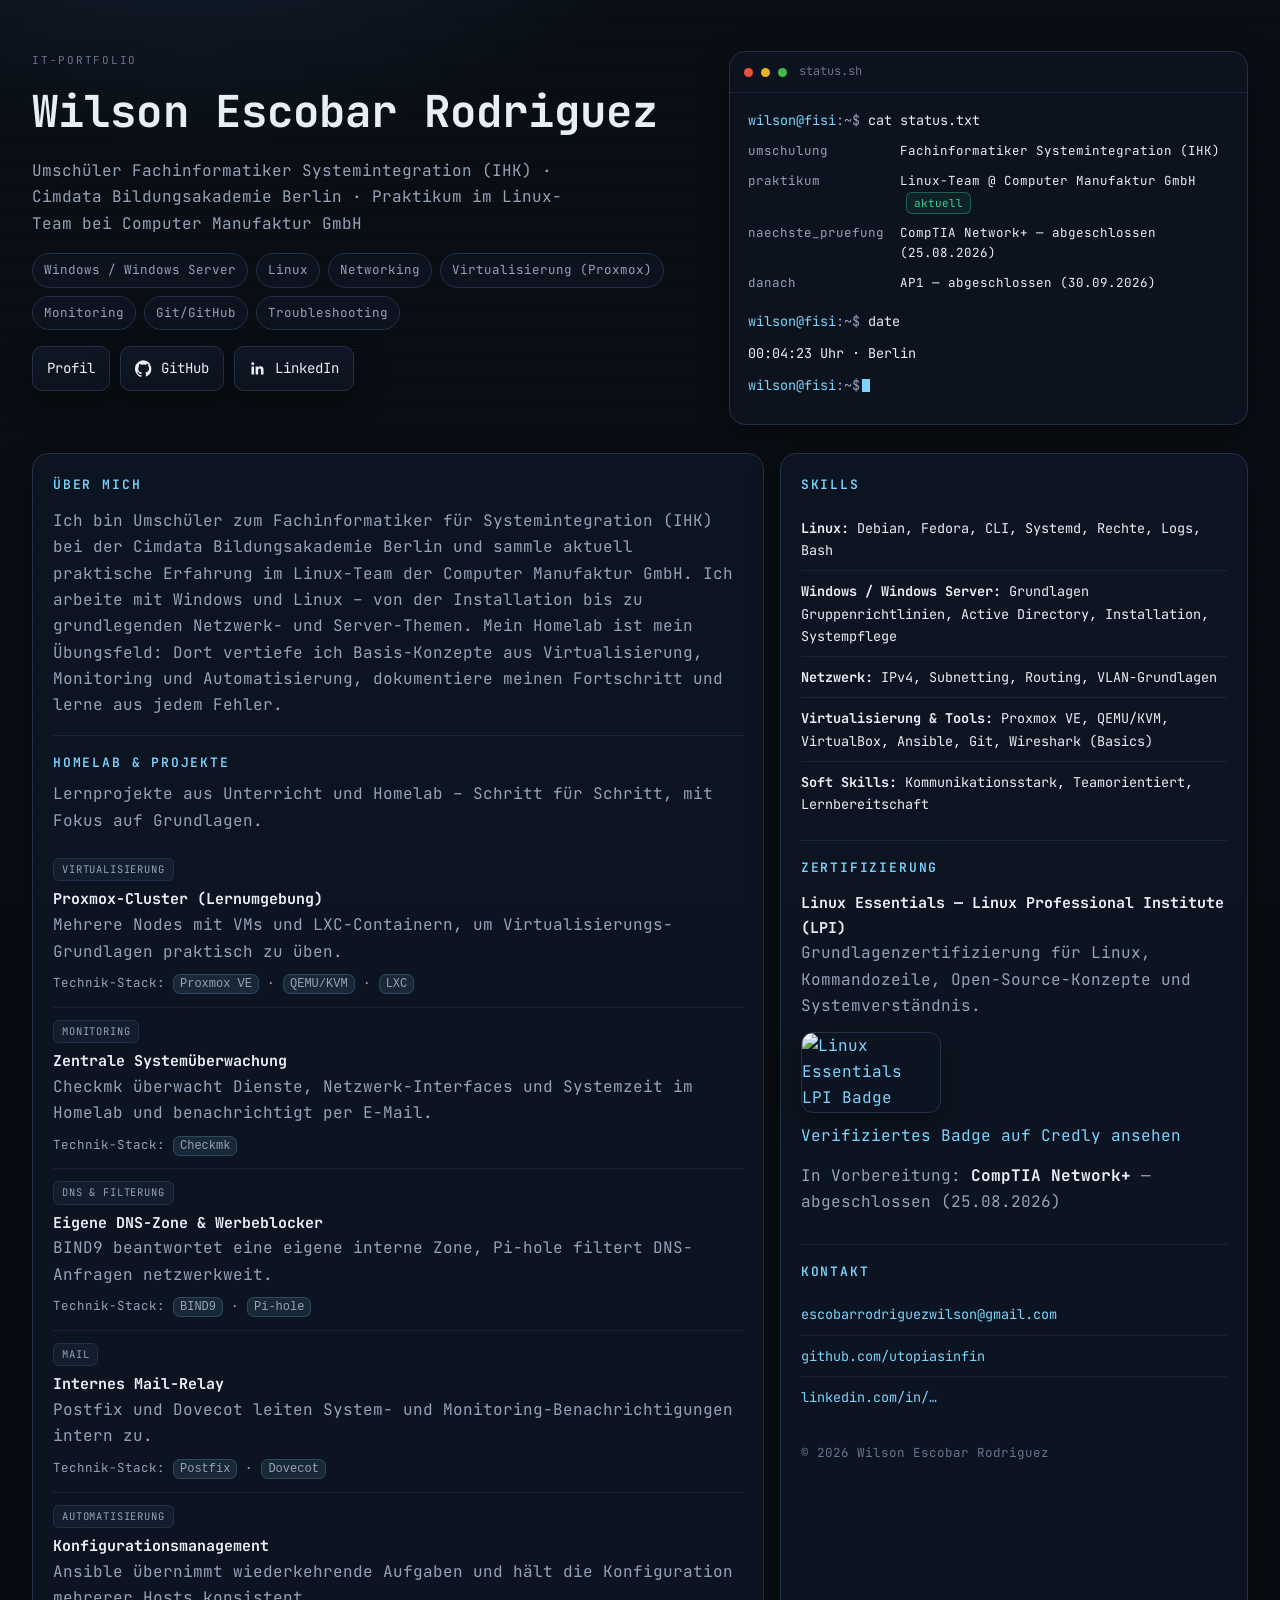
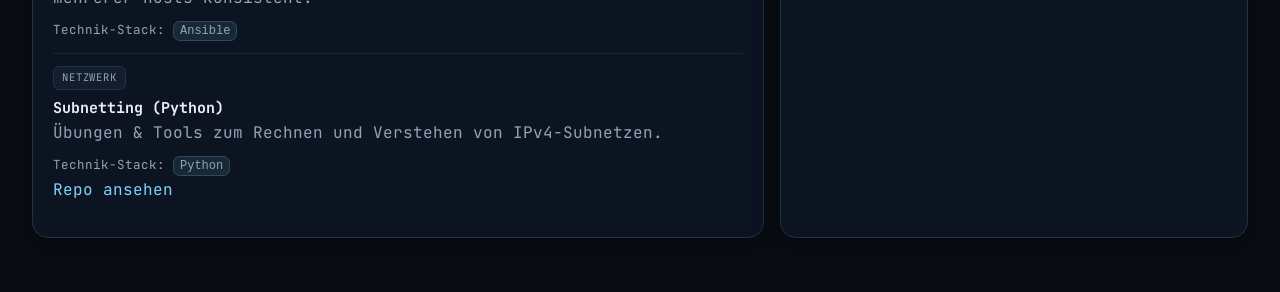
==== index.html @ 56057177 "Portfolio: Praktikum, echte Pruefungstermine, neues Design" ====
<!doctype html>
<html lang="de">
<head>
  <meta charset="utf-8" />
  <meta name="viewport" content="width=device-width, initial-scale=1" />
  <title>Wilson Escobar Rodriguez – IT-Portfolio</title>
  <meta name="description" content="IT-Portfolio von Wilson Escobar Rodriguez (Fachinformatiker Systemintegration, Berlin). Linux, Netzwerke, Homelab, GitHub-Projekte." />

  <link rel="preconnect" href="https://fonts.googleapis.com">
  <link rel="preconnect" href="https://fonts.gstatic.com" crossorigin>
  <link href="https://fonts.googleapis.com/css2?family=JetBrains+Mono:wght@300;400;600;700&display=swap" rel="stylesheet">
  <link rel="stylesheet" href="./assets/css/style.css">
</head>
<body>
  <main class="wrap">

    <header class="hero">
      <div class="title">
        <div class="kicker">IT-Portfolio</div>
        <h1>Wilson Escobar Rodriguez</h1>
        <p class="role">Umschüler Fachinformatiker Systemintegration (IHK) · Cimdata Bildungsakademie Berlin · Praktikum im Linux-Team bei Computer Manufaktur GmbH</p>

        <div class="chips">
          <span class="chip">Windows / Windows Server</span>
          <span class="chip">Linux</span>
          <span class="chip">Networking</span>
          <span class="chip">Virtualisierung (Proxmox)</span>
          <span class="chip">Monitoring</span>
          <span class="chip">Git/GitHub</span>
          <span class="chip">Troubleshooting</span>
        </div>

        <div class="cta">
          <a class="btn" href="./profil.html">Profil</a>
          <a class="btn" href="https://github.com/utopiasinfin" target="_blank" rel="noreferrer">
            <svg class="icon" viewBox="0 0 24 24" aria-hidden="true" fill="currentColor">
              <path d="M12 .5a12 12 0 0 0-3.8 23.4c.6.1.8-.3.8-.6v-2.2c-3.3.7-4-1.4-4-1.4-.6-1.4-1.4-1.8-1.4-1.8-1.1-.8.1-.8.1-.8 1.2.1 1.9 1.2 1.9 1.2 1.1 1.9 2.9 1.3 3.6 1 .1-.8.4-1.3.7-1.6-2.6-.3-5.3-1.3-5.3-5.8 0-1.3.5-2.4 1.2-3.2-.1-.3-.5-1.5.1-3.1 0 0 1-.3 3.3 1.2a11.4 11.4 0 0 1 6 0C17.5 4.9 18.5 5.2 18.5 5.2c.6 1.6.2 2.8.1 3.1.8.8 1.2 1.9 1.2 3.2 0 4.5-2.7 5.5-5.3 5.8.4.4.8 1.1.8 2.2v3.2c0 .3.2.7.8.6A12 12 0 0 0 12 .5z"/>
            </svg>
            GitHub
          </a>
          <a class="btn" href="https://www.linkedin.com/in/wilson-escobar-rodriguez-5b5845323/" target="_blank" rel="noreferrer">
            <svg class="icon" viewBox="0 0 24 24" aria-hidden="true" fill="currentColor">
              <path d="M20.45 20.45h-3.56v-5.57c0-1.33-.03-3.04-1.85-3.04-1.85 0-2.13 1.45-2.13 2.95v5.66H9.35V9h3.42v1.56h.05c.48-.9 1.65-1.85 3.39-1.85 3.62 0 4.29 2.38 4.29 5.47v6.27zM5.34 7.43a2.06 2.06 0 1 1 0-4.12 2.06 2.06 0 0 1 0 4.12zM3.56 20.45h3.56V9H3.56v11.45z"/>
            </svg>
            LinkedIn
          </a>
        </div>
      </div>

      <!-- Signatur-Element: live berechnetes Status-Panel -->
      <div class="term">
        <div class="term-bar">
          <span class="term-dot" style="background:#e5533d"></span>
          <span class="term-dot" style="background:#e6b422"></span>
          <span class="term-dot" style="background:#3fb950"></span>
          <span class="term-title">status.sh</span>
        </div>
        <div class="term-body">
          <p class="term-line"><span class="term-prompt">wilson@fisi</span><span class="term-key">:~$</span> cat status.txt</p>

          <div class="term-kv">
            <span class="term-key">umschulung</span>
            <span class="term-val">Fachinformatiker Systemintegration (IHK)</span>

            <span class="term-key">praktikum</span>
            <span class="term-val">Linux-Team @ Computer Manufaktur GmbH <span class="term-badge">aktuell</span></span>

            <span class="term-key">naechste_pruefung</span>
            <span class="term-val">CompTIA Network+ — <span data-exam="comptia">wird berechnet…</span></span>

            <span class="term-key">danach</span>
            <span class="term-val">AP1 — <span data-exam="ap1">wird berechnet…</span></span>
          </div>

          <p class="term-line"><span class="term-prompt">wilson@fisi</span><span class="term-key">:~$</span> date</p>
          <p class="term-line term-out" data-clock>wird geladen…</p>
          <p class="term-line"><span class="term-prompt">wilson@fisi</span><span class="term-key">:~$</span><span class="cursor"></span></p>
        </div>
      </div>
    </header>

    <section class="grid">
      <div class="card reveal">
        <h2>Über mich</h2>
        <p class="muted">
          Ich bin Umschüler zum Fachinformatiker für Systemintegration (IHK) bei der Cimdata Bildungsakademie
          Berlin und sammle aktuell praktische Erfahrung im Linux-Team der Computer Manufaktur GmbH.
          Ich arbeite mit Windows und Linux – von der Installation bis zu grundlegenden Netzwerk- und
          Server-Themen. Mein Homelab ist mein Übungsfeld: Dort vertiefe ich Basis-Konzepte aus
          Virtualisierung, Monitoring und Automatisierung, dokumentiere meinen Fortschritt und lerne
          aus jedem Fehler.
        </p>

        <div class="sep"></div>

        <h2>Homelab &amp; Projekte</h2>
        <p class="muted" style="margin-top:-4px">Lernprojekte aus Unterricht und Homelab – Schritt für Schritt, mit Fokus auf Grundlagen.</p>

        <div class="project">
          <div class="project-head"><span class="tag">Virtualisierung</span></div>
          <strong>Proxmox-Cluster (Lernumgebung)</strong>
          <div class="muted">Mehrere Nodes mit VMs und LXC-Containern, um Virtualisierungs-Grundlagen praktisch zu üben.</div>
          <div class="stack">Technik-Stack: <code>Proxmox VE</code> · <code>QEMU/KVM</code> · <code>LXC</code></div>
        </div>

        <div class="project">
          <div class="project-head"><span class="tag">Monitoring</span></div>
          <strong>Zentrale Systemüberwachung</strong>
          <div class="muted">Checkmk überwacht Dienste, Netzwerk-Interfaces und Systemzeit im Homelab und benachrichtigt per E-Mail.</div>
          <div class="stack">Technik-Stack: <code>Checkmk</code></div>
        </div>

        <div class="project">
          <div class="project-head"><span class="tag">DNS &amp; Filterung</span></div>
          <strong>Eigene DNS-Zone &amp; Werbeblocker</strong>
          <div class="muted">BIND9 beantwortet eine eigene interne Zone, Pi-hole filtert DNS-Anfragen netzwerkweit.</div>
          <div class="stack">Technik-Stack: <code>BIND9</code> · <code>Pi-hole</code></div>
        </div>

        <div class="project">
          <div class="project-head"><span class="tag">Mail</span></div>
          <strong>Internes Mail-Relay</strong>
          <div class="muted">Postfix und Dovecot leiten System- und Monitoring-Benachrichtigungen intern zu.</div>
          <div class="stack">Technik-Stack: <code>Postfix</code> · <code>Dovecot</code></div>
        </div>

        <div class="project">
          <div class="project-head"><span class="tag">Automatisierung</span></div>
          <strong>Konfigurationsmanagement</strong>
          <div class="muted">Ansible übernimmt wiederkehrende Aufgaben und hält die Konfiguration mehrerer Hosts konsistent.</div>
          <div class="stack">Technik-Stack: <code>Ansible</code></div>
        </div>

        <div class="project">
          <div class="project-head"><span class="tag">Netzwerk</span></div>
          <strong>Subnetting (Python)</strong>
          <div class="muted">Übungen &amp; Tools zum Rechnen und Verstehen von IPv4-Subnetzen.</div>
          <div class="stack">Technik-Stack: <code>Python</code></div>
          <div><a href="https://github.com/utopiasinfin/subnetting" target="_blank" rel="noreferrer">Repo ansehen</a></div>
        </div>
      </div>

      <aside class="card reveal">
        <h2>Skills</h2>
        <ul class="skills">
          <li><b>Linux:</b> Debian, Fedora, CLI, Systemd, Rechte, Logs, Bash</li>
          <li><b>Windows / Windows Server:</b> Grundlagen Gruppenrichtlinien, Active Directory, Installation, Systempflege</li>
          <li><b>Netzwerk:</b> IPv4, Subnetting, Routing, VLAN-Grundlagen</li>
          <li><b>Virtualisierung &amp; Tools:</b> Proxmox VE, QEMU/KVM, VirtualBox, Ansible, Git, Wireshark (Basics)</li>
          <li><b>Soft Skills:</b> Kommunikationsstark, Teamorientiert, Lernbereitschaft</li>
        </ul>

        <div class="sep"></div>

        <h2>Zertifizierung</h2>
        <div class="project" style="border-bottom:none; padding-top:0;">
          <strong>Linux Essentials — Linux Professional Institute (LPI)</strong>
          <div class="muted">Grundlagenzertifizierung für Linux, Kommandozeile, Open-Source-Konzepte und Systemverständnis.</div>

          <div style="margin-top:12px;">
            <a href="https://www.credly.com/badges/2270f768-bf8d-4909-a984-451cb5a13ea4" target="_blank" rel="noreferrer">
              <img src="./assets/images/linux-essentials-badge.png"
                   alt="Linux Essentials LPI Badge"
                   style="max-width:140px; height:auto; border-radius:12px; border:1px solid var(--border); box-shadow:var(--shadow);">
            </a>
          </div>
          <div style="margin-top:10px;">
            <a href="https://www.credly.com/badges/2270f768-bf8d-4909-a984-451cb5a13ea4" target="_blank" rel="noreferrer">
              Verifiziertes Badge auf Credly ansehen
            </a>
          </div>

          <div class="muted" style="margin-top:14px;">
            In Vorbereitung: <b style="color:var(--text)">CompTIA Network+</b> — <span data-exam="comptia">wird berechnet…</span>
          </div>
        </div>

        <div class="sep"></div>

        <h2>Kontakt</h2>
        <ul class="skills">
          <li><a href="mailto:escobarrodriguezwilson@gmail.com">escobarrodriguezwilson@gmail.com</a></li>
          <li><a href="https://github.com/utopiasinfin" target="_blank" rel="noreferrer">github.com/utopiasinfin</a></li>
          <li><a href="https://www.linkedin.com/in/wilson-escobar-rodriguez-5b5845323/" target="_blank" rel="noreferrer">linkedin.com/in/…</a></li>
        </ul>

        <footer class="site">
          <div>© <span id="y"></span> Wilson Escobar Rodriguez</div>
        </footer>
      </aside>
    </section>
  </main>

  <script src="./assets/js/script.js" defer></script>
</body>
</html>
---- assets/css/style.css ----
/* ============================================================
   Wilson Escobar Rodriguez — IT-Portfolio
   Design: dunkles Terminal/Editorial-Theme, ein Font (JetBrains Mono),
   Signatur-Element: live berechnetes "status.sh"-Panel im Hero.
   ============================================================ */

:root{
  /* Farben */
  --bg:        #090d13;
  --bg-glow:   #142238;
  --panel:     #101827;
  --panel-2:   #0c131e;
  --border:    #223049;
  --border-soft: rgba(34,48,73,.55);
  --text:      #e8eef6;
  --muted:     #93a3b8;
  --muted-2:   #66768c;
  --accent:    #7dd3fc;   /* bestehende Markenfarbe – beibehalten */
  --accent-soft: rgba(125,211,252,.10);
  --ok:        #34d399;   /* "läuft / aktiv" */
  --warn:      #f5b94b;   /* Prüfungstermine / Countdown */

  --radius:    16px;
  --radius-sm: 10px;
  --shadow:    0 10px 30px rgba(0,0,0,.38);
  --mono: "JetBrains Mono", ui-monospace, SFMono-Regular, Menlo, Monaco, Consolas, "Liberation Mono", monospace;
}

*, *::before, *::after{ box-sizing:border-box; }

html{ scroll-behavior:smooth; }
@media (prefers-reduced-motion: reduce){
  html{ scroll-behavior:auto; }
  *, *::before, *::after{ animation-duration:.001ms !important; animation-iteration-count:1 !important; transition-duration:.001ms !important; scroll-behavior:auto !important; }
}

body{
  margin:0;
  font-family:var(--mono);
  background:
    radial-gradient(900px 560px at 15% -10%, var(--bg-glow) 0%, transparent 60%),
    var(--bg);
  color:var(--text);
  line-height:1.65;
  -webkit-font-smoothing:antialiased;
}

/* sehr feines, statisches Scanline-Raster statt Deko-Blasen — ruhig, on-theme */
body::before{
  content:"";
  position:fixed; inset:0; z-index:0; pointer-events:none;
  background-image: repeating-linear-gradient(
    to bottom, rgba(125,211,252,.025) 0px, rgba(125,211,252,.025) 1px,
    transparent 1px, transparent 3px
  );
  mix-blend-mode:screen;
  opacity:.5;
}

a{ color:var(--accent); text-decoration:none; }
a:hover{ text-decoration:underline; }
a:focus-visible, button:focus-visible, .btn:focus-visible{
  outline:2px solid var(--accent); outline-offset:3px; border-radius:6px;
}

.wrap{
  position:relative; z-index:1;
  width:min(1280px, 100%);
  margin:0 auto;
  padding: clamp(24px, 4vw, 52px) clamp(16px, 3vw, 32px) 60px;
}

/* ---------- Kicker / Überschriften ---------- */
.kicker{
  font-size:11px; text-transform:uppercase; letter-spacing:.16em;
  color:var(--muted-2);
}
h1{ margin:6px 0 0; font-size:clamp(28px, 4.4vw, 44px); letter-spacing:.1px; }
h2{
  margin:0 0 12px; font-size:13px; text-transform:uppercase;
  letter-spacing:.14em; color:var(--accent); font-weight:600;
}
p{ margin:0 0 12px; }
.muted{ color:var(--muted); }

/* ---------- Header / Hero ---------- */
header.hero{
  display:grid; grid-template-columns:1.3fr 1fr; gap:22px; align-items:stretch;
}
@media (max-width:860px){ header.hero{ grid-template-columns:1fr; } }

.title p.role{ margin:10px 0 0; color:var(--muted); max-width:56ch; }

.chips{ display:flex; flex-wrap:wrap; gap:8px; margin-top:16px; }
.chip{
  border:1px solid var(--border); background:rgba(16,24,39,.6);
  padding:6px 11px; border-radius:999px; font-size:12.5px; color:var(--muted);
}

.cta{ display:flex; gap:10px; flex-wrap:wrap; margin-top:16px; }
.btn{
  display:inline-flex; align-items:center; gap:9px;
  border:1px solid var(--border);
  background:linear-gradient(180deg, rgba(16,24,39,.9), rgba(16,24,39,.55));
  padding:10px 14px; border-radius:var(--radius-sm);
  box-shadow:var(--shadow); color:var(--text); font-size:14px;
  transition:border-color .15s ease, transform .15s ease;
}
.btn:hover{ border-color:#33507a; text-decoration:none; transform:translateY(-1px); }
.icon{ width:17px; height:17px; display:inline-block; vertical-align:middle; }

/* ---------- Terminal-Status-Panel (Signatur-Element) ---------- */
.term{
  background:var(--panel-2); border:1px solid var(--border); border-radius:var(--radius);
  box-shadow:var(--shadow); overflow:hidden; display:flex; flex-direction:column;
}
.term-bar{
  display:flex; align-items:center; gap:8px;
  padding:10px 14px; border-bottom:1px solid var(--border-soft);
  font-size:12px; color:var(--muted-2);
}
.term-dot{ width:9px; height:9px; border-radius:50%; background:var(--border); }
.term-title{ margin-left:4px; }
.term-body{ padding:16px 18px 18px; font-size:13.5px; flex:1; }
.term-line{ margin:0 0 10px; white-space:pre-wrap; }
.term-prompt{ color:var(--accent); }
.term-out{ color:var(--text); padding-left:0; }
.term-key{ color:var(--muted); }
.term-val{ color:var(--text); }
.term-badge{
  display:inline-block; font-size:11px; padding:1px 7px; border-radius:6px;
  border:1px solid rgba(52,211,153,.35); color:var(--ok); background:rgba(52,211,153,.08);
  margin-left:6px;
}
.term-badge.warn{ border-color:rgba(245,185,75,.4); color:var(--warn); background:rgba(245,185,75,.08); }
.cursor{
  display:inline-block; width:8px; height:1em; background:var(--accent);
  margin-left:2px; vertical-align:-2px; animation:blink 1s steps(1) infinite;
}
@keyframes blink{ 50%{ opacity:0; } }

.term-kv{
  display:grid; grid-template-columns:auto 1fr; row-gap:9px; column-gap:16px;
  margin:8px 0 16px; font-size:12.5px;
}
.term-kv .term-key{ color:var(--muted); }
.term-kv .term-val{ color:var(--text); }
@media (max-width:520px){
  .term-kv{ grid-template-columns:1fr; row-gap:2px; }
  .term-kv .term-key{ margin-top:8px; }
}

/* ---------- Grid / Cards ---------- */
.grid{ display:grid; grid-template-columns:1.25fr .8fr; gap:16px; margin-top:28px; }
@media (max-width:900px){ .grid{ grid-template-columns:1fr; } }

.card{
  position:relative; z-index:1;
  background:rgba(16,24,39,.72); border:1px solid var(--border);
  border-radius:var(--radius); padding:20px 20px 22px; box-shadow:var(--shadow);
}
.sep{ height:1px; background:var(--border-soft); margin:16px 0; }

/* ---------- Projekt-/Homelab-Karten ---------- */
.project{ padding:12px 0; border-bottom:1px solid var(--border-soft); }
.project:last-child{ border-bottom:none; }
.project-head{ display:flex; align-items:center; gap:10px; flex-wrap:wrap; }
.tag{
  font-size:10.5px; text-transform:uppercase; letter-spacing:.08em;
  padding:2px 8px; border-radius:6px; border:1px solid var(--border);
  color:var(--muted); background:rgba(125,211,252,.05);
}
.project strong{ display:block; font-size:15px; margin-top:6px; }
.project .stack{ margin-top:8px; color:var(--muted); font-size:12.5px; }
code{
  background:var(--accent-soft); border:1px solid rgba(125,211,252,.2);
  padding:2px 6px; border-radius:7px; font-size:12px;
}

/* ---------- Skills-Liste ---------- */
ul.skills{ margin:8px 0 0 0; padding:0; list-style:none; }
ul.skills li{
  margin:0; padding:9px 0; border-bottom:1px solid var(--border-soft); font-size:13.5px;
}
ul.skills li:last-child{ border-bottom:none; }
ul.skills li b{ color:var(--text); }

/* ---------- Footer ---------- */
footer.site{ margin-top:26px; color:var(--muted-2); font-size:12.5px; }

/* ---------- Scroll-Reveal ---------- */
.reveal{ opacity:0; transform:translateY(10px); transition:opacity .5s ease, transform .5s ease; }
.reveal.in{ opacity:1; transform:none; }

/* ---------- Profil-Seite ---------- */
.profile-hero{ display:flex; align-items:flex-start; justify-content:space-between; gap:20px; flex-wrap:wrap; }
.profile-photo{
  width:200px; max-width:38vw; aspect-ratio:1/1; object-fit:cover;
  border-radius:14px; border:1px solid var(--border); box-shadow:var(--shadow);
  background:var(--panel);
}
@media (max-width:700px){ .profile-photo{ width:160px; } }
.row{ display:flex; gap:10px; flex-wrap:wrap; margin-top:16px; }
.lang-block h2{ margin-top:28px; }
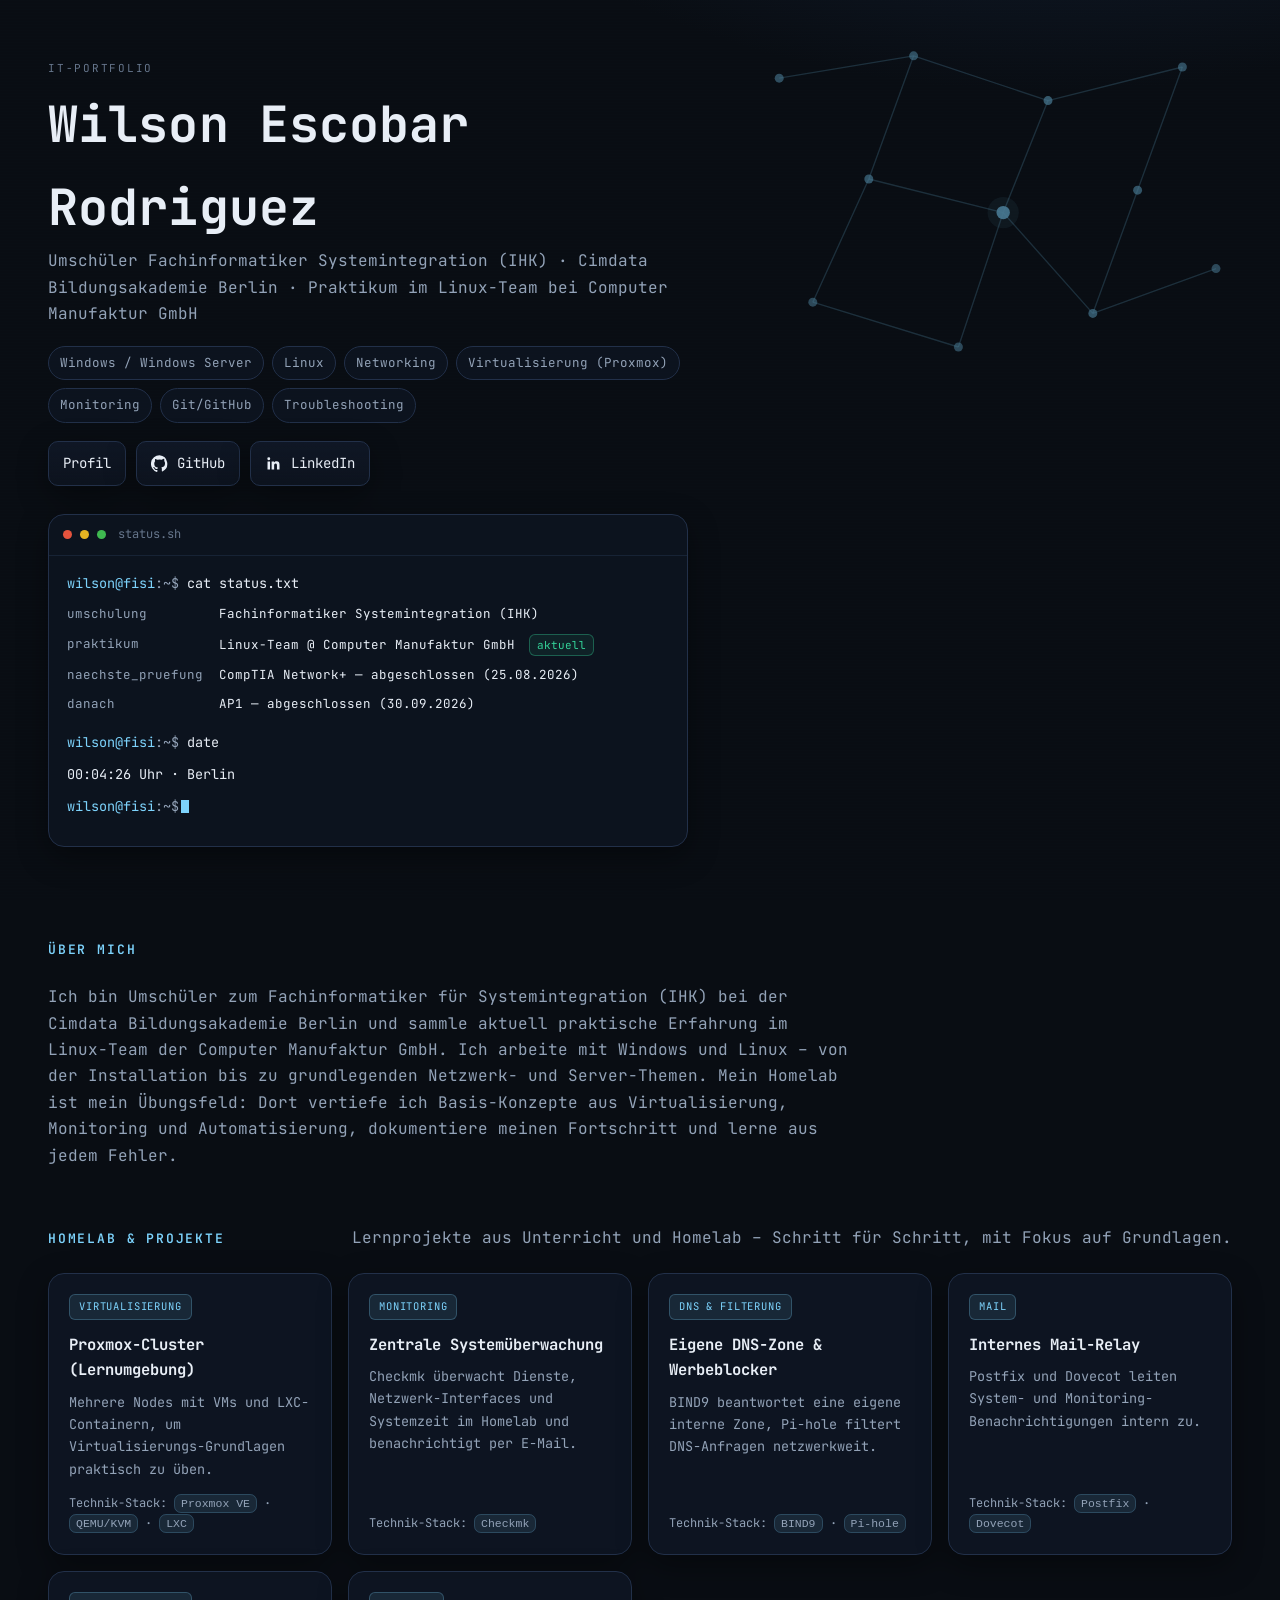
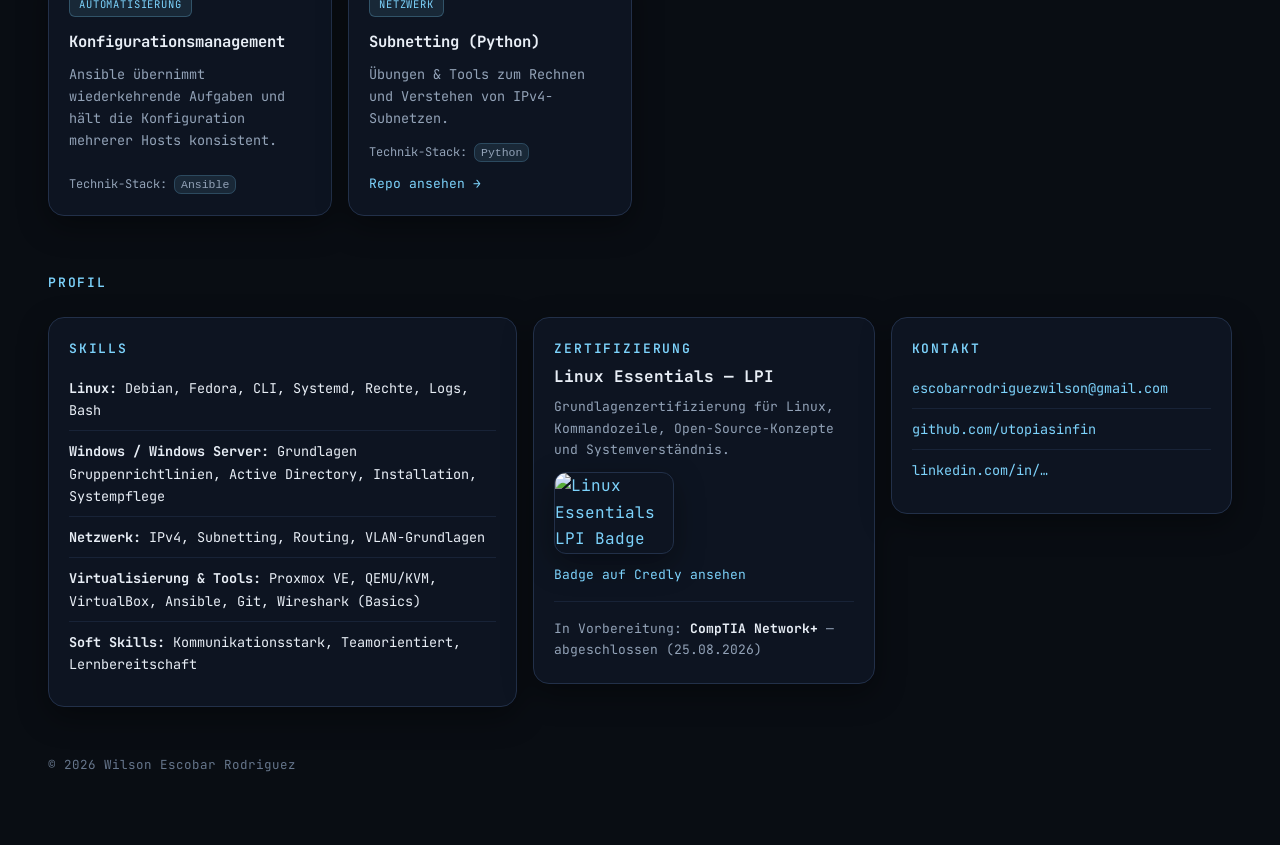
==== commit 5850137f: "Portfolio: Layout ueberarbeitet" ====
--- a/index.html
+++ b/index.html
@@ -14,11 +14,43 @@
 <body>
   <main class="wrap">
 
-    <header class="hero">
-      <div class="title">
+    <section class="hero">
+      <svg class="hero-art" viewBox="0 0 500 380" xmlns="http://www.w3.org/2000/svg" aria-hidden="true">
+        <g stroke="var(--accent)" stroke-opacity="0.32" stroke-width="1.2" fill="none">
+          <line x1="60" y1="60" x2="180" y2="40"/>
+          <line x1="180" y1="40" x2="300" y2="80"/>
+          <line x1="300" y1="80" x2="420" y2="50"/>
+          <line x1="180" y1="40" x2="140" y2="150"/>
+          <line x1="300" y1="80" x2="260" y2="180"/>
+          <line x1="420" y1="50" x2="380" y2="160"/>
+          <line x1="140" y1="150" x2="90" y2="260"/>
+          <line x1="260" y1="180" x2="220" y2="300"/>
+          <line x1="260" y1="180" x2="340" y2="270"/>
+          <line x1="380" y1="160" x2="340" y2="270"/>
+          <line x1="340" y1="270" x2="450" y2="230"/>
+          <line x1="220" y1="300" x2="90" y2="260"/>
+          <line x1="140" y1="150" x2="260" y2="180"/>
+        </g>
+        <g fill="var(--accent)">
+          <circle cx="260" cy="180" r="14" opacity="0.10"/>
+          <circle cx="260" cy="180" r="6" opacity="0.9"/>
+          <circle cx="60" cy="60" r="4" opacity="0.6"/>
+          <circle cx="180" cy="40" r="4" opacity="0.6"/>
+          <circle cx="300" cy="80" r="4" opacity="0.7"/>
+          <circle cx="420" cy="50" r="4" opacity="0.6"/>
+          <circle cx="140" cy="150" r="4" opacity="0.65"/>
+          <circle cx="380" cy="160" r="4" opacity="0.65"/>
+          <circle cx="90" cy="260" r="4" opacity="0.55"/>
+          <circle cx="220" cy="300" r="4" opacity="0.55"/>
+          <circle cx="340" cy="270" r="4" opacity="0.65"/>
+          <circle cx="450" cy="230" r="4" opacity="0.55"/>
+        </g>
+      </svg>
+
+      <div class="hero-inner">
         <div class="kicker">IT-Portfolio</div>
         <h1>Wilson Escobar Rodriguez</h1>
-        <p class="role">Umschüler Fachinformatiker Systemintegration (IHK) · Cimdata Bildungsakademie Berlin · Praktikum im Linux-Team bei Computer Manufaktur GmbH</p>
+        <p class="role muted">Umschüler Fachinformatiker Systemintegration (IHK) · Cimdata Bildungsakademie Berlin · Praktikum im Linux-Team bei Computer Manufaktur GmbH</p>
 
         <div class="chips">
           <span class="chip">Windows / Windows Server</span>
@@ -45,150 +77,161 @@
             LinkedIn
           </a>
         </div>
-      </div>
-
-      <!-- Signatur-Element: live berechnetes Status-Panel -->
-      <div class="term">
-        <div class="term-bar">
-          <span class="term-dot" style="background:#e5533d"></span>
-          <span class="term-dot" style="background:#e6b422"></span>
-          <span class="term-dot" style="background:#3fb950"></span>
-          <span class="term-title">status.sh</span>
-        </div>
-        <div class="term-body">
-          <p class="term-line"><span class="term-prompt">wilson@fisi</span><span class="term-key">:~$</span> cat status.txt</p>
-
-          <div class="term-kv">
-            <span class="term-key">umschulung</span>
-            <span class="term-val">Fachinformatiker Systemintegration (IHK)</span>
-
-            <span class="term-key">praktikum</span>
-            <span class="term-val">Linux-Team @ Computer Manufaktur GmbH <span class="term-badge">aktuell</span></span>
-
-            <span class="term-key">naechste_pruefung</span>
-            <span class="term-val">CompTIA Network+ — <span data-exam="comptia">wird berechnet…</span></span>
-
-            <span class="term-key">danach</span>
-            <span class="term-val">AP1 — <span data-exam="ap1">wird berechnet…</span></span>
-          </div>
-
-          <p class="term-line"><span class="term-prompt">wilson@fisi</span><span class="term-key">:~$</span> date</p>
-          <p class="term-line term-out" data-clock>wird geladen…</p>
-          <p class="term-line"><span class="term-prompt">wilson@fisi</span><span class="term-key">:~$</span><span class="cursor"></span></p>
-        </div>
-      </div>
-    </header>
-
-    <section class="grid">
-      <div class="card reveal">
-        <h2>Über mich</h2>
-        <p class="muted">
-          Ich bin Umschüler zum Fachinformatiker für Systemintegration (IHK) bei der Cimdata Bildungsakademie
-          Berlin und sammle aktuell praktische Erfahrung im Linux-Team der Computer Manufaktur GmbH.
-          Ich arbeite mit Windows und Linux – von der Installation bis zu grundlegenden Netzwerk- und
-          Server-Themen. Mein Homelab ist mein Übungsfeld: Dort vertiefe ich Basis-Konzepte aus
-          Virtualisierung, Monitoring und Automatisierung, dokumentiere meinen Fortschritt und lerne
-          aus jedem Fehler.
-        </p>
-
-        <div class="sep"></div>
-
-        <h2>Homelab &amp; Projekte</h2>
-        <p class="muted" style="margin-top:-4px">Lernprojekte aus Unterricht und Homelab – Schritt für Schritt, mit Fokus auf Grundlagen.</p>
-
-        <div class="project">
-          <div class="project-head"><span class="tag">Virtualisierung</span></div>
+
+        <!-- Signatur-Element: live berechnetes Status-Panel -->
+        <div class="term reveal">
+          <div class="term-bar">
+            <span class="term-dot" style="background:#e5533d"></span>
+            <span class="term-dot" style="background:#e6b422"></span>
+            <span class="term-dot" style="background:#3fb950"></span>
+            <span class="term-title">status.sh</span>
+          </div>
+          <div class="term-body">
+            <p class="term-line"><span class="term-prompt">wilson@fisi</span><span class="term-key">:~$</span> cat status.txt</p>
+
+            <div class="term-kv">
+              <span class="term-key">umschulung</span>
+              <span class="term-val">Fachinformatiker Systemintegration (IHK)</span>
+
+              <span class="term-key">praktikum</span>
+              <span class="term-val">Linux-Team @ Computer Manufaktur GmbH <span class="term-badge">aktuell</span></span>
+
+              <span class="term-key">naechste_pruefung</span>
+              <span class="term-val">CompTIA Network+ — <span data-exam="comptia">wird berechnet…</span></span>
+
+              <span class="term-key">danach</span>
+              <span class="term-val">AP1 — <span data-exam="ap1">wird berechnet…</span></span>
+            </div>
+
+            <p class="term-line"><span class="term-prompt">wilson@fisi</span><span class="term-key">:~$</span> date</p>
+            <p class="term-line term-out" data-clock>wird geladen…</p>
+            <p class="term-line"><span class="term-prompt">wilson@fisi</span><span class="term-key">:~$</span><span class="cursor"></span></p>
+          </div>
+        </div>
+      </div>
+    </section>
+
+    <section class="section reveal">
+      <div class="section-head">
+        <h2 class="section-title">Über mich</h2>
+      </div>
+      <p class="muted" style="max-width:80ch">
+        Ich bin Umschüler zum Fachinformatiker für Systemintegration (IHK) bei der Cimdata Bildungsakademie
+        Berlin und sammle aktuell praktische Erfahrung im Linux-Team der Computer Manufaktur GmbH.
+        Ich arbeite mit Windows und Linux – von der Installation bis zu grundlegenden Netzwerk- und
+        Server-Themen. Mein Homelab ist mein Übungsfeld: Dort vertiefe ich Basis-Konzepte aus
+        Virtualisierung, Monitoring und Automatisierung, dokumentiere meinen Fortschritt und lerne
+        aus jedem Fehler.
+      </p>
+    </section>
+
+    <section class="section reveal">
+      <div class="section-head">
+        <h2 class="section-title">Homelab &amp; Projekte</h2>
+        <p class="muted">Lernprojekte aus Unterricht und Homelab – Schritt für Schritt, mit Fokus auf Grundlagen.</p>
+      </div>
+
+      <div class="tile-grid">
+        <div class="tile">
+          <span class="tag">Virtualisierung</span>
           <strong>Proxmox-Cluster (Lernumgebung)</strong>
-          <div class="muted">Mehrere Nodes mit VMs und LXC-Containern, um Virtualisierungs-Grundlagen praktisch zu üben.</div>
+          <div class="desc">Mehrere Nodes mit VMs und LXC-Containern, um Virtualisierungs-Grundlagen praktisch zu üben.</div>
           <div class="stack">Technik-Stack: <code>Proxmox VE</code> · <code>QEMU/KVM</code> · <code>LXC</code></div>
         </div>
 
-        <div class="project">
-          <div class="project-head"><span class="tag">Monitoring</span></div>
+        <div class="tile">
+          <span class="tag">Monitoring</span>
           <strong>Zentrale Systemüberwachung</strong>
-          <div class="muted">Checkmk überwacht Dienste, Netzwerk-Interfaces und Systemzeit im Homelab und benachrichtigt per E-Mail.</div>
+          <div class="desc">Checkmk überwacht Dienste, Netzwerk-Interfaces und Systemzeit im Homelab und benachrichtigt per E-Mail.</div>
           <div class="stack">Technik-Stack: <code>Checkmk</code></div>
         </div>
 
-        <div class="project">
-          <div class="project-head"><span class="tag">DNS &amp; Filterung</span></div>
+        <div class="tile">
+          <span class="tag">DNS &amp; Filterung</span>
           <strong>Eigene DNS-Zone &amp; Werbeblocker</strong>
-          <div class="muted">BIND9 beantwortet eine eigene interne Zone, Pi-hole filtert DNS-Anfragen netzwerkweit.</div>
+          <div class="desc">BIND9 beantwortet eine eigene interne Zone, Pi-hole filtert DNS-Anfragen netzwerkweit.</div>
           <div class="stack">Technik-Stack: <code>BIND9</code> · <code>Pi-hole</code></div>
         </div>
 
-        <div class="project">
-          <div class="project-head"><span class="tag">Mail</span></div>
+        <div class="tile">
+          <span class="tag">Mail</span>
           <strong>Internes Mail-Relay</strong>
-          <div class="muted">Postfix und Dovecot leiten System- und Monitoring-Benachrichtigungen intern zu.</div>
+          <div class="desc">Postfix und Dovecot leiten System- und Monitoring-Benachrichtigungen intern zu.</div>
           <div class="stack">Technik-Stack: <code>Postfix</code> · <code>Dovecot</code></div>
         </div>
 
-        <div class="project">
-          <div class="project-head"><span class="tag">Automatisierung</span></div>
+        <div class="tile">
+          <span class="tag">Automatisierung</span>
           <strong>Konfigurationsmanagement</strong>
-          <div class="muted">Ansible übernimmt wiederkehrende Aufgaben und hält die Konfiguration mehrerer Hosts konsistent.</div>
+          <div class="desc">Ansible übernimmt wiederkehrende Aufgaben und hält die Konfiguration mehrerer Hosts konsistent.</div>
           <div class="stack">Technik-Stack: <code>Ansible</code></div>
         </div>
 
-        <div class="project">
-          <div class="project-head"><span class="tag">Netzwerk</span></div>
+        <div class="tile">
+          <span class="tag">Netzwerk</span>
           <strong>Subnetting (Python)</strong>
-          <div class="muted">Übungen &amp; Tools zum Rechnen und Verstehen von IPv4-Subnetzen.</div>
+          <div class="desc">Übungen &amp; Tools zum Rechnen und Verstehen von IPv4-Subnetzen.</div>
           <div class="stack">Technik-Stack: <code>Python</code></div>
-          <div><a href="https://github.com/utopiasinfin/subnetting" target="_blank" rel="noreferrer">Repo ansehen</a></div>
-        </div>
-      </div>
-
-      <aside class="card reveal">
-        <h2>Skills</h2>
-        <ul class="skills">
-          <li><b>Linux:</b> Debian, Fedora, CLI, Systemd, Rechte, Logs, Bash</li>
-          <li><b>Windows / Windows Server:</b> Grundlagen Gruppenrichtlinien, Active Directory, Installation, Systempflege</li>
-          <li><b>Netzwerk:</b> IPv4, Subnetting, Routing, VLAN-Grundlagen</li>
-          <li><b>Virtualisierung &amp; Tools:</b> Proxmox VE, QEMU/KVM, VirtualBox, Ansible, Git, Wireshark (Basics)</li>
-          <li><b>Soft Skills:</b> Kommunikationsstark, Teamorientiert, Lernbereitschaft</li>
-        </ul>
-
-        <div class="sep"></div>
-
-        <h2>Zertifizierung</h2>
-        <div class="project" style="border-bottom:none; padding-top:0;">
-          <strong>Linux Essentials — Linux Professional Institute (LPI)</strong>
-          <div class="muted">Grundlagenzertifizierung für Linux, Kommandozeile, Open-Source-Konzepte und Systemverständnis.</div>
+          <div class="tile-link"><a href="https://github.com/utopiasinfin/subnetting" target="_blank" rel="noreferrer">Repo ansehen →</a></div>
+        </div>
+      </div>
+    </section>
+
+    <section class="section reveal">
+      <div class="section-head">
+        <h2 class="section-title">Profil</h2>
+      </div>
+
+      <div class="info-grid">
+        <div class="card">
+          <h2 class="section-title">Skills</h2>
+          <ul class="skills">
+            <li><b>Linux:</b> Debian, Fedora, CLI, Systemd, Rechte, Logs, Bash</li>
+            <li><b>Windows / Windows Server:</b> Grundlagen Gruppenrichtlinien, Active Directory, Installation, Systempflege</li>
+            <li><b>Netzwerk:</b> IPv4, Subnetting, Routing, VLAN-Grundlagen</li>
+            <li><b>Virtualisierung &amp; Tools:</b> Proxmox VE, QEMU/KVM, VirtualBox, Ansible, Git, Wireshark (Basics)</li>
+            <li><b>Soft Skills:</b> Kommunikationsstark, Teamorientiert, Lernbereitschaft</li>
+          </ul>
+        </div>
+
+        <div class="card">
+          <h2 class="section-title">Zertifizierung</h2>
+          <strong>Linux Essentials — LPI</strong>
+          <div class="muted" style="margin-top:6px; font-size:13px;">Grundlagenzertifizierung für Linux, Kommandozeile, Open-Source-Konzepte und Systemverständnis.</div>
 
           <div style="margin-top:12px;">
             <a href="https://www.credly.com/badges/2270f768-bf8d-4909-a984-451cb5a13ea4" target="_blank" rel="noreferrer">
               <img src="./assets/images/linux-essentials-badge.png"
                    alt="Linux Essentials LPI Badge"
-                   style="max-width:140px; height:auto; border-radius:12px; border:1px solid var(--border); box-shadow:var(--shadow);">
+                   style="max-width:120px; height:auto; border-radius:12px; border:1px solid var(--border); box-shadow:var(--shadow);">
             </a>
           </div>
-          <div style="margin-top:10px;">
+          <div style="margin-top:10px; font-size:13px;">
             <a href="https://www.credly.com/badges/2270f768-bf8d-4909-a984-451cb5a13ea4" target="_blank" rel="noreferrer">
-              Verifiziertes Badge auf Credly ansehen
+              Badge auf Credly ansehen
             </a>
           </div>
 
-          <div class="muted" style="margin-top:14px;">
+          <div class="sep"></div>
+          <div class="muted" style="font-size:13px;">
             In Vorbereitung: <b style="color:var(--text)">CompTIA Network+</b> — <span data-exam="comptia">wird berechnet…</span>
           </div>
         </div>
 
-        <div class="sep"></div>
-
-        <h2>Kontakt</h2>
-        <ul class="skills">
-          <li><a href="mailto:escobarrodriguezwilson@gmail.com">escobarrodriguezwilson@gmail.com</a></li>
-          <li><a href="https://github.com/utopiasinfin" target="_blank" rel="noreferrer">github.com/utopiasinfin</a></li>
-          <li><a href="https://www.linkedin.com/in/wilson-escobar-rodriguez-5b5845323/" target="_blank" rel="noreferrer">linkedin.com/in/…</a></li>
-        </ul>
-
-        <footer class="site">
-          <div>© <span id="y"></span> Wilson Escobar Rodriguez</div>
-        </footer>
-      </aside>
-    </section>
+        <div class="card">
+          <h2 class="section-title">Kontakt</h2>
+          <ul class="skills">
+            <li><a href="mailto:escobarrodriguezwilson@gmail.com">escobarrodriguezwilson@gmail.com</a></li>
+            <li><a href="https://github.com/utopiasinfin" target="_blank" rel="noreferrer">github.com/utopiasinfin</a></li>
+            <li><a href="https://www.linkedin.com/in/wilson-escobar-rodriguez-5b5845323/" target="_blank" rel="noreferrer">linkedin.com/in/…</a></li>
+          </ul>
+        </div>
+      </div>
+    </section>
+
+    <footer class="site">
+      <div>© <span id="y"></span> Wilson Escobar Rodriguez</div>
+    </footer>
   </main>
 
   <script src="./assets/js/script.js" defer></script>
--- a/assets/css/style.css
+++ b/assets/css/style.css
@@ -1,11 +1,10 @@
 /* ============================================================
    Wilson Escobar Rodriguez — IT-Portfolio
-   Design: dunkles Terminal/Editorial-Theme, ein Font (JetBrains Mono),
-   Signatur-Element: live berechnetes "status.sh"-Panel im Hero.
+   Design: dunkles Terminal/Editorial-Theme, ein Font (JetBrains Mono).
+   V2 — echtes Kachel-/Grid-Layout statt zwei ungleicher Boxen.
    ============================================================ */
 
 :root{
-  /* Farben */
   --bg:        #090d13;
   --bg-glow:   #142238;
   --panel:     #101827;
@@ -15,19 +14,19 @@
   --text:      #e8eef6;
   --muted:     #93a3b8;
   --muted-2:   #66768c;
-  --accent:    #7dd3fc;   /* bestehende Markenfarbe – beibehalten */
+  --accent:    #7dd3fc;
   --accent-soft: rgba(125,211,252,.10);
-  --ok:        #34d399;   /* "läuft / aktiv" */
-  --warn:      #f5b94b;   /* Prüfungstermine / Countdown */
+  --ok:        #34d399;
+  --warn:      #f5b94b;
 
   --radius:    16px;
   --radius-sm: 10px;
   --shadow:    0 10px 30px rgba(0,0,0,.38);
   --mono: "JetBrains Mono", ui-monospace, SFMono-Regular, Menlo, Monaco, Consolas, "Liberation Mono", monospace;
+  --content: 1440px;
 }
 
 *, *::before, *::after{ box-sizing:border-box; }
-
 html{ scroll-behavior:smooth; }
 @media (prefers-reduced-motion: reduce){
   html{ scroll-behavior:auto; }
@@ -38,22 +37,20 @@
   margin:0;
   font-family:var(--mono);
   background:
-    radial-gradient(900px 560px at 15% -10%, var(--bg-glow) 0%, transparent 60%),
+    radial-gradient(1200px 700px at 82% -12%, var(--bg-glow) 0%, transparent 55%),
     var(--bg);
   color:var(--text);
   line-height:1.65;
   -webkit-font-smoothing:antialiased;
 }
 
-/* sehr feines, statisches Scanline-Raster statt Deko-Blasen — ruhig, on-theme */
 body::before{
   content:"";
   position:fixed; inset:0; z-index:0; pointer-events:none;
   background-image: repeating-linear-gradient(
-    to bottom, rgba(125,211,252,.025) 0px, rgba(125,211,252,.025) 1px,
+    to bottom, rgba(125,211,252,.02) 0px, rgba(125,211,252,.02) 1px,
     transparent 1px, transparent 3px
   );
-  mix-blend-mode:screen;
   opacity:.5;
 }
 
@@ -63,41 +60,40 @@
   outline:2px solid var(--accent); outline-offset:3px; border-radius:6px;
 }
 
+/* volle Breite nutzen, aber Zeilen bleiben lesbar über section-padding */
 .wrap{
   position:relative; z-index:1;
-  width:min(1280px, 100%);
+  width:100%;
+  max-width:var(--content);
   margin:0 auto;
-  padding: clamp(24px, 4vw, 52px) clamp(16px, 3vw, 32px) 60px;
-}
-
-/* ---------- Kicker / Überschriften ---------- */
-.kicker{
-  font-size:11px; text-transform:uppercase; letter-spacing:.16em;
-  color:var(--muted-2);
-}
-h1{ margin:6px 0 0; font-size:clamp(28px, 4.4vw, 44px); letter-spacing:.1px; }
-h2{
-  margin:0 0 12px; font-size:13px; text-transform:uppercase;
+  padding: clamp(24px, 4vw, 56px) clamp(18px, 4vw, 48px) 70px;
+}
+
+.kicker{ font-size:11px; text-transform:uppercase; letter-spacing:.16em; color:var(--muted-2); }
+h1{ margin:6px 0 0; font-size:clamp(30px, 5vw, 50px); letter-spacing:.1px; }
+h2.section-title{
+  margin:0 0 4px; font-size:13px; text-transform:uppercase;
   letter-spacing:.14em; color:var(--accent); font-weight:600;
 }
 p{ margin:0 0 12px; }
 .muted{ color:var(--muted); }
 
-/* ---------- Header / Hero ---------- */
-header.hero{
-  display:grid; grid-template-columns:1.3fr 1fr; gap:22px; align-items:stretch;
-}
-@media (max-width:860px){ header.hero{ grid-template-columns:1fr; } }
-
-.title p.role{ margin:10px 0 0; color:var(--muted); max-width:56ch; }
-
-.chips{ display:flex; flex-wrap:wrap; gap:8px; margin-top:16px; }
+/* ---------- Hero ---------- */
+.hero{ position:relative; padding-top:8px; padding-bottom:36px; overflow:visible; }
+.hero-inner{ position:relative; z-index:1; max-width:64ch; }
+.hero-art{
+  position:absolute; top:-40px; right:-40px; width:min(560px, 46vw); height:auto;
+  opacity:.55; z-index:0; pointer-events:none;
+}
+@media (max-width:760px){ .hero-art{ display:none; } }
+
+.title p.role{ margin:10px 0 0; color:var(--muted); }
+.chips{ display:flex; flex-wrap:wrap; gap:8px; margin-top:18px; }
 .chip{
   border:1px solid var(--border); background:rgba(16,24,39,.6);
   padding:6px 11px; border-radius:999px; font-size:12.5px; color:var(--muted);
 }
-
-.cta{ display:flex; gap:10px; flex-wrap:wrap; margin-top:16px; }
+.cta{ display:flex; gap:10px; flex-wrap:wrap; margin-top:18px; }
 .btn{
   display:inline-flex; align-items:center; gap:9px;
   border:1px solid var(--border);
@@ -109,36 +105,34 @@
 .btn:hover{ border-color:#33507a; text-decoration:none; transform:translateY(-1px); }
 .icon{ width:17px; height:17px; display:inline-block; vertical-align:middle; }
 
-/* ---------- Terminal-Status-Panel (Signatur-Element) ---------- */
+/* ---------- Terminal-Status-Panel ---------- */
 .term{
+  margin-top:28px; max-width:640px;
   background:var(--panel-2); border:1px solid var(--border); border-radius:var(--radius);
-  box-shadow:var(--shadow); overflow:hidden; display:flex; flex-direction:column;
+  box-shadow:var(--shadow); overflow:hidden; position:relative; z-index:1;
 }
 .term-bar{
   display:flex; align-items:center; gap:8px;
   padding:10px 14px; border-bottom:1px solid var(--border-soft);
   font-size:12px; color:var(--muted-2);
 }
-.term-dot{ width:9px; height:9px; border-radius:50%; background:var(--border); }
+.term-dot{ width:9px; height:9px; border-radius:50%; }
 .term-title{ margin-left:4px; }
-.term-body{ padding:16px 18px 18px; font-size:13.5px; flex:1; }
-.term-line{ margin:0 0 10px; white-space:pre-wrap; }
+.term-body{ padding:16px 18px 18px; font-size:13.5px; }
+.term-line{ margin:0 0 10px; }
 .term-prompt{ color:var(--accent); }
-.term-out{ color:var(--text); padding-left:0; }
+.term-out{ color:var(--text); }
 .term-key{ color:var(--muted); }
-.term-val{ color:var(--text); }
 .term-badge{
   display:inline-block; font-size:11px; padding:1px 7px; border-radius:6px;
   border:1px solid rgba(52,211,153,.35); color:var(--ok); background:rgba(52,211,153,.08);
   margin-left:6px;
 }
-.term-badge.warn{ border-color:rgba(245,185,75,.4); color:var(--warn); background:rgba(245,185,75,.08); }
 .cursor{
   display:inline-block; width:8px; height:1em; background:var(--accent);
   margin-left:2px; vertical-align:-2px; animation:blink 1s steps(1) infinite;
 }
 @keyframes blink{ 50%{ opacity:0; } }
-
 .term-kv{
   display:grid; grid-template-columns:auto 1fr; row-gap:9px; column-gap:16px;
   margin:8px 0 16px; font-size:12.5px;
@@ -150,43 +144,57 @@
   .term-kv .term-key{ margin-top:8px; }
 }
 
-/* ---------- Grid / Cards ---------- */
-.grid{ display:grid; grid-template-columns:1.25fr .8fr; gap:16px; margin-top:28px; }
-@media (max-width:900px){ .grid{ grid-template-columns:1fr; } }
-
+/* ---------- Section-Rhythmus ---------- */
+.section{ margin-top:56px; }
+.section-head{ display:flex; align-items:baseline; justify-content:space-between; gap:16px; margin-bottom:20px; flex-wrap:wrap; }
+.section-head p{ margin:0; }
+
+/* ---------- Projekt-Kachel-Grid (füllt die Breite automatisch) ---------- */
+.tile-grid{
+  display:grid;
+  grid-template-columns:repeat(auto-fill, minmax(260px, 1fr));
+  gap:16px;
+}
+.tile{
+  background:rgba(16,24,39,.72); border:1px solid var(--border);
+  border-radius:var(--radius); padding:20px; box-shadow:var(--shadow);
+  display:flex; flex-direction:column;
+  transition:border-color .15s ease, transform .15s ease;
+}
+.tile:hover{ border-color:#33507a; transform:translateY(-2px); }
+.tile .tag{
+  align-self:flex-start;
+  font-size:10.5px; text-transform:uppercase; letter-spacing:.08em;
+  padding:3px 9px; border-radius:6px; border:1px solid rgba(125,211,252,.25);
+  color:var(--accent); background:var(--accent-soft);
+}
+.tile strong{ display:block; font-size:15.5px; margin-top:12px; }
+.tile .desc{ color:var(--muted); font-size:13.5px; margin-top:8px; flex:1; }
+.tile .stack{ margin-top:14px; color:var(--muted); font-size:12px; }
+.tile .stack code{
+  background:var(--accent-soft); border:1px solid rgba(125,211,252,.2);
+  padding:2px 6px; border-radius:7px; font-size:11.5px;
+}
+.tile .tile-link{ margin-top:10px; font-size:13px; }
+
+/* ---------- Info-Kacheln: Skills / Zertifizierung / Kontakt ---------- */
+.info-grid{
+  display:grid; grid-template-columns:1.1fr .8fr .8fr; gap:16px; align-items:start;
+}
+@media (max-width:900px){ .info-grid{ grid-template-columns:1fr; } }
 .card{
-  position:relative; z-index:1;
   background:rgba(16,24,39,.72); border:1px solid var(--border);
   border-radius:var(--radius); padding:20px 20px 22px; box-shadow:var(--shadow);
 }
 .sep{ height:1px; background:var(--border-soft); margin:16px 0; }
 
-/* ---------- Projekt-/Homelab-Karten ---------- */
-.project{ padding:12px 0; border-bottom:1px solid var(--border-soft); }
-.project:last-child{ border-bottom:none; }
-.project-head{ display:flex; align-items:center; gap:10px; flex-wrap:wrap; }
-.tag{
-  font-size:10.5px; text-transform:uppercase; letter-spacing:.08em;
-  padding:2px 8px; border-radius:6px; border:1px solid var(--border);
-  color:var(--muted); background:rgba(125,211,252,.05);
-}
-.project strong{ display:block; font-size:15px; margin-top:6px; }
-.project .stack{ margin-top:8px; color:var(--muted); font-size:12.5px; }
-code{
-  background:var(--accent-soft); border:1px solid rgba(125,211,252,.2);
-  padding:2px 6px; border-radius:7px; font-size:12px;
-}
-
-/* ---------- Skills-Liste ---------- */
 ul.skills{ margin:8px 0 0 0; padding:0; list-style:none; }
-ul.skills li{
-  margin:0; padding:9px 0; border-bottom:1px solid var(--border-soft); font-size:13.5px;
-}
+ul.skills li{ margin:0; padding:9px 0; border-bottom:1px solid var(--border-soft); font-size:13.5px; }
 ul.skills li:last-child{ border-bottom:none; }
 ul.skills li b{ color:var(--text); }
 
 /* ---------- Footer ---------- */
-footer.site{ margin-top:26px; color:var(--muted-2); font-size:12.5px; }
+footer.site{ margin-top:48px; color:var(--muted-2); font-size:12.5px; }
 
 /* ---------- Scroll-Reveal ---------- */
 .reveal{ opacity:0; transform:translateY(10px); transition:opacity .5s ease, transform .5s ease; }
@@ -201,4 +209,4 @@
 }
 @media (max-width:700px){ .profile-photo{ width:160px; } }
 .row{ display:flex; gap:10px; flex-wrap:wrap; margin-top:16px; }
-.lang-block h2{ margin-top:28px; }
+.lang-block h2.section-title{ margin-top:28px; }
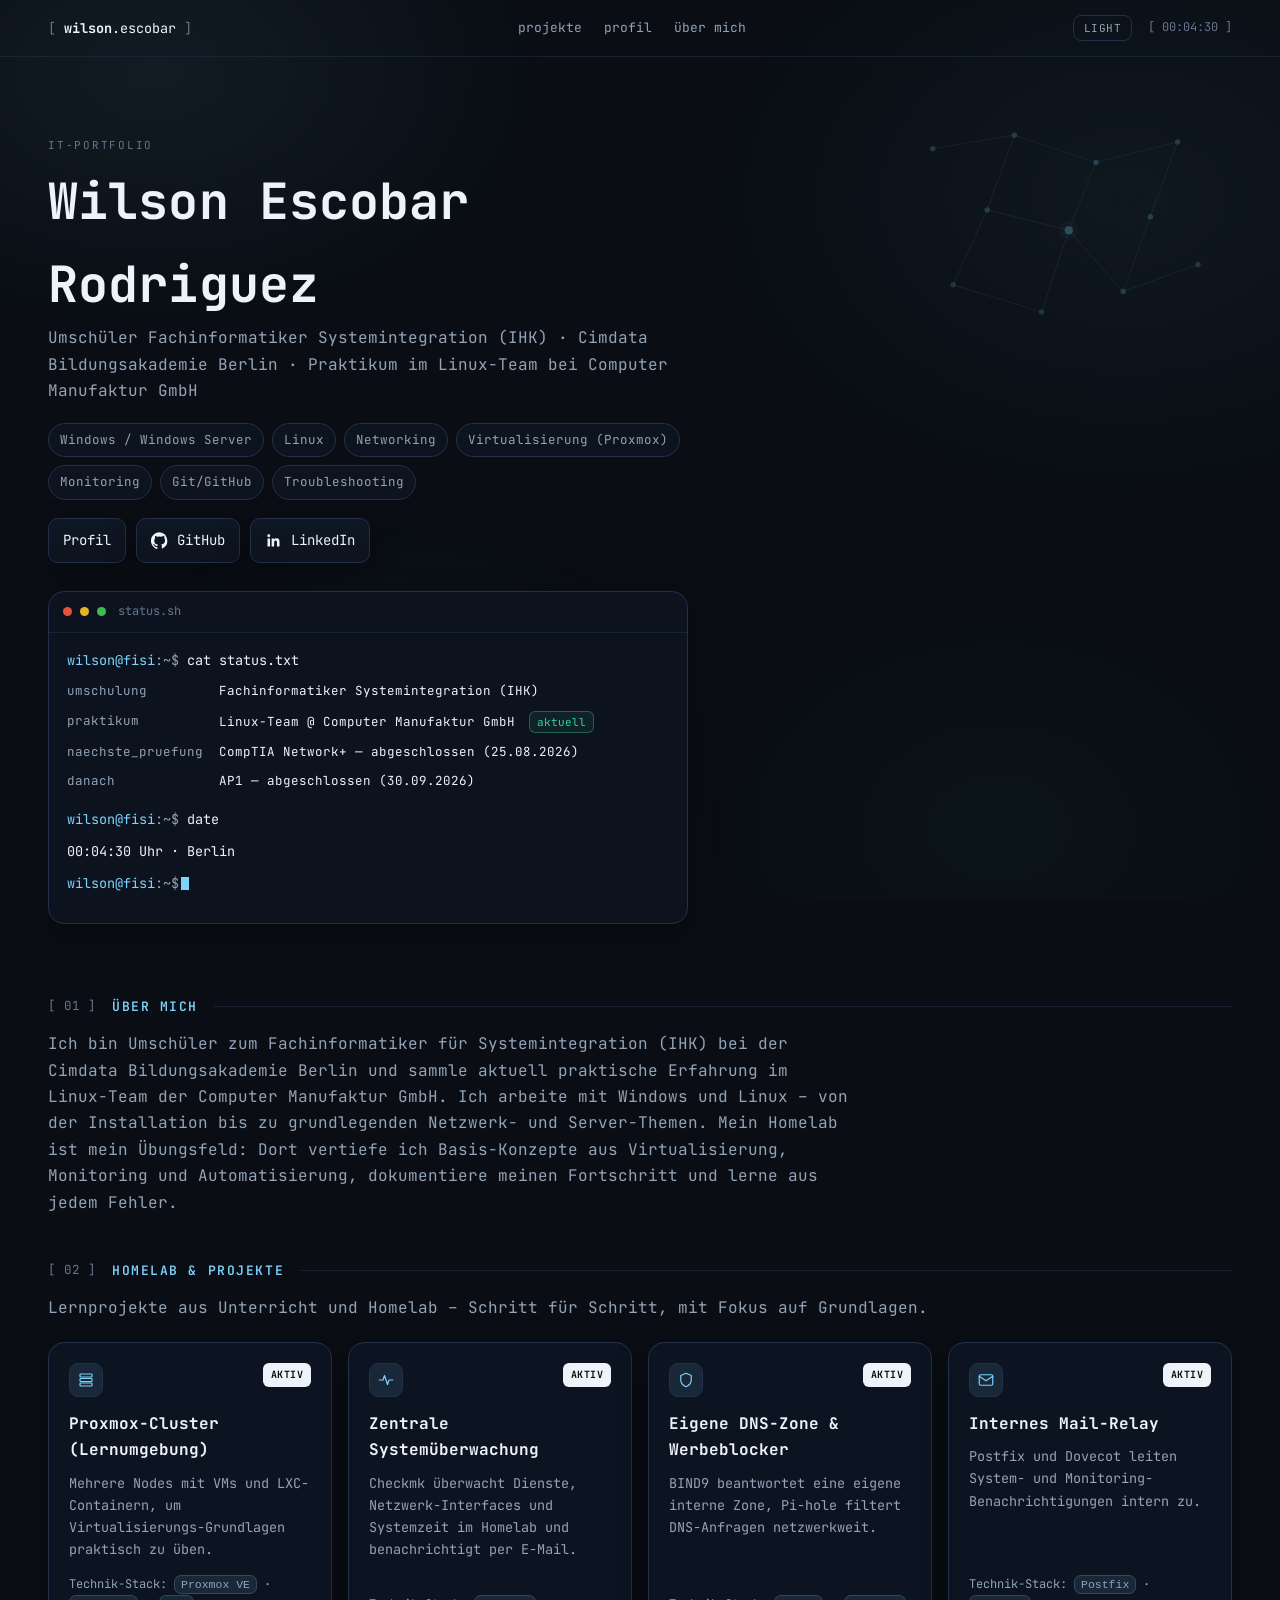
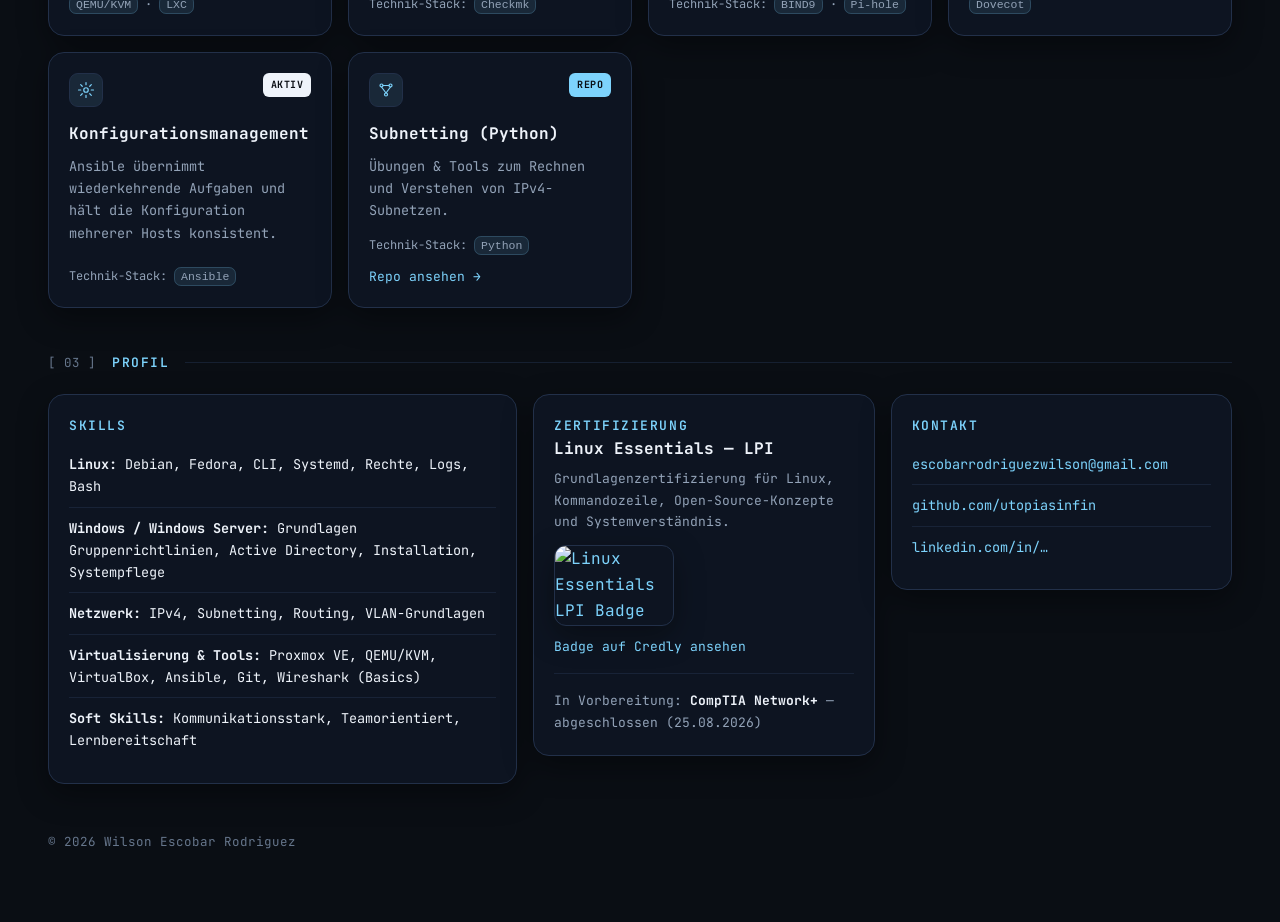
==== commit a1f243f1: "Light/Dark Mode" ====
--- a/index.html
+++ b/index.html
@@ -12,6 +12,22 @@
   <link rel="stylesheet" href="./assets/css/style.css">
 </head>
 <body>
+
+  <nav class="nav">
+    <div class="nav-inner">
+      <div class="nav-brand"><span class="bracket">[</span> <b>wilson</b>.escobar <span class="bracket">]</span></div>
+      <div class="nav-links">
+        <a href="#projekte">projekte</a>
+        <a href="#profil">profil</a>
+        <a href="./profil.html">über mich</a>
+      </div>
+      <div class="nav-right">
+        <button type="button" class="theme-toggle" data-theme-toggle>Light</button>
+        <span data-clock>—</span>
+      </div>
+    </div>
+  </nav>
+
   <main class="wrap">
 
     <section class="hero">
@@ -78,7 +94,6 @@
           </a>
         </div>
 
-        <!-- Signatur-Element: live berechnetes Status-Panel -->
         <div class="term reveal">
           <div class="term-bar">
             <span class="term-dot" style="background:#e5533d"></span>
@@ -104,7 +119,7 @@
             </div>
 
             <p class="term-line"><span class="term-prompt">wilson@fisi</span><span class="term-key">:~$</span> date</p>
-            <p class="term-line term-out" data-clock>wird geladen…</p>
+            <p class="term-line term-out" data-clock2>wird geladen…</p>
             <p class="term-line"><span class="term-prompt">wilson@fisi</span><span class="term-key">:~$</span><span class="cursor"></span></p>
           </div>
         </div>
@@ -113,9 +128,11 @@
 
     <section class="section reveal">
       <div class="section-head">
-        <h2 class="section-title">Über mich</h2>
-      </div>
-      <p class="muted" style="max-width:80ch">
+        <span class="section-num">[ 01 ]</span>
+        <h2 class="section-title">ÜBER MICH</h2>
+        <span class="section-rule"></span>
+      </div>
+      <p class="muted section-intro" style="max-width:80ch">
         Ich bin Umschüler zum Fachinformatiker für Systemintegration (IHK) bei der Cimdata Bildungsakademie
         Berlin und sammle aktuell praktische Erfahrung im Linux-Team der Computer Manufaktur GmbH.
         Ich arbeite mit Windows und Linux – von der Installation bis zu grundlegenden Netzwerk- und
@@ -125,50 +142,82 @@
       </p>
     </section>
 
-    <section class="section reveal">
+    <section class="section reveal" id="projekte">
       <div class="section-head">
-        <h2 class="section-title">Homelab &amp; Projekte</h2>
-        <p class="muted">Lernprojekte aus Unterricht und Homelab – Schritt für Schritt, mit Fokus auf Grundlagen.</p>
-      </div>
+        <span class="section-num">[ 02 ]</span>
+        <h2 class="section-title">HOMELAB &amp; PROJEKTE</h2>
+        <span class="section-rule"></span>
+      </div>
+      <p class="muted section-intro">Lernprojekte aus Unterricht und Homelab – Schritt für Schritt, mit Fokus auf Grundlagen.</p>
 
       <div class="tile-grid">
         <div class="tile">
-          <span class="tag">Virtualisierung</span>
+          <div class="tile-head">
+            <div class="tile-icon">
+              <svg viewBox="0 0 24 24" fill="none" stroke="currentColor" stroke-width="1.6" stroke-linecap="round" stroke-linejoin="round"><rect x="4" y="4" width="16" height="4" rx="1"/><rect x="4" y="10" width="16" height="4" rx="1"/><rect x="4" y="16" width="16" height="4" rx="1"/></svg>
+            </div>
+            <span class="badge">Aktiv</span>
+          </div>
           <strong>Proxmox-Cluster (Lernumgebung)</strong>
           <div class="desc">Mehrere Nodes mit VMs und LXC-Containern, um Virtualisierungs-Grundlagen praktisch zu üben.</div>
           <div class="stack">Technik-Stack: <code>Proxmox VE</code> · <code>QEMU/KVM</code> · <code>LXC</code></div>
         </div>
 
         <div class="tile">
-          <span class="tag">Monitoring</span>
+          <div class="tile-head">
+            <div class="tile-icon">
+              <svg viewBox="0 0 24 24" fill="none" stroke="currentColor" stroke-width="1.6" stroke-linecap="round" stroke-linejoin="round"><polyline points="3,12 8,12 10,6 14,18 16,12 21,12"/></svg>
+            </div>
+            <span class="badge">Aktiv</span>
+          </div>
           <strong>Zentrale Systemüberwachung</strong>
           <div class="desc">Checkmk überwacht Dienste, Netzwerk-Interfaces und Systemzeit im Homelab und benachrichtigt per E-Mail.</div>
           <div class="stack">Technik-Stack: <code>Checkmk</code></div>
         </div>
 
         <div class="tile">
-          <span class="tag">DNS &amp; Filterung</span>
+          <div class="tile-head">
+            <div class="tile-icon">
+              <svg viewBox="0 0 24 24" fill="none" stroke="currentColor" stroke-width="1.6" stroke-linecap="round" stroke-linejoin="round"><path d="M12 3l7 3v6c0 5-3.5 7.5-7 9-3.5-1.5-7-4-7-9V6l7-3z"/></svg>
+            </div>
+            <span class="badge">Aktiv</span>
+          </div>
           <strong>Eigene DNS-Zone &amp; Werbeblocker</strong>
           <div class="desc">BIND9 beantwortet eine eigene interne Zone, Pi-hole filtert DNS-Anfragen netzwerkweit.</div>
           <div class="stack">Technik-Stack: <code>BIND9</code> · <code>Pi-hole</code></div>
         </div>
 
         <div class="tile">
-          <span class="tag">Mail</span>
+          <div class="tile-head">
+            <div class="tile-icon">
+              <svg viewBox="0 0 24 24" fill="none" stroke="currentColor" stroke-width="1.6" stroke-linecap="round" stroke-linejoin="round"><rect x="3" y="5" width="18" height="14" rx="2"/><path d="M3 7l9 6 9-6"/></svg>
+            </div>
+            <span class="badge">Aktiv</span>
+          </div>
           <strong>Internes Mail-Relay</strong>
           <div class="desc">Postfix und Dovecot leiten System- und Monitoring-Benachrichtigungen intern zu.</div>
           <div class="stack">Technik-Stack: <code>Postfix</code> · <code>Dovecot</code></div>
         </div>
 
         <div class="tile">
-          <span class="tag">Automatisierung</span>
+          <div class="tile-head">
+            <div class="tile-icon">
+              <svg viewBox="0 0 24 24" fill="none" stroke="currentColor" stroke-width="1.6" stroke-linecap="round" stroke-linejoin="round"><circle cx="12" cy="12" r="3"/><path d="M12 2v3M12 19v3M2 12h3M19 12h3M4.9 4.9l2.1 2.1M17 17l2.1 2.1M19.1 4.9L17 7M7 17l-2.1 2.1"/></svg>
+            </div>
+            <span class="badge">Aktiv</span>
+          </div>
           <strong>Konfigurationsmanagement</strong>
           <div class="desc">Ansible übernimmt wiederkehrende Aufgaben und hält die Konfiguration mehrerer Hosts konsistent.</div>
           <div class="stack">Technik-Stack: <code>Ansible</code></div>
         </div>
 
         <div class="tile">
-          <span class="tag">Netzwerk</span>
+          <div class="tile-head">
+            <div class="tile-icon">
+              <svg viewBox="0 0 24 24" fill="none" stroke="currentColor" stroke-width="1.6" stroke-linecap="round" stroke-linejoin="round"><circle cx="6" cy="6" r="2"/><circle cx="18" cy="6" r="2"/><circle cx="12" cy="18" r="2"/><path d="M6 8l6 8M18 8l-6 8M8 6h8"/></svg>
+            </div>
+            <span class="badge" style="background:var(--accent); color:var(--on-accent);">Repo</span>
+          </div>
           <strong>Subnetting (Python)</strong>
           <div class="desc">Übungen &amp; Tools zum Rechnen und Verstehen von IPv4-Subnetzen.</div>
           <div class="stack">Technik-Stack: <code>Python</code></div>
@@ -177,12 +226,14 @@
       </div>
     </section>
 
-    <section class="section reveal">
+    <section class="section reveal" id="profil">
       <div class="section-head">
-        <h2 class="section-title">Profil</h2>
-      </div>
-
-      <div class="info-grid">
+        <span class="section-num">[ 03 ]</span>
+        <h2 class="section-title">PROFIL</h2>
+        <span class="section-rule"></span>
+      </div>
+
+      <div class="info-grid" style="margin-top:20px;">
         <div class="card">
           <h2 class="section-title">Skills</h2>
           <ul class="skills">
--- a/assets/css/style.css
+++ b/assets/css/style.css
@@ -1,21 +1,22 @@
 /* ============================================================
    Wilson Escobar Rodriguez — IT-Portfolio
-   Design: dunkles Terminal/Editorial-Theme, ein Font (JetBrains Mono).
-   V2 — echtes Kachel-/Grid-Layout statt zwei ungleicher Boxen.
+   V3 — echte Nav-Leiste, nummerierte Section-Regeln, Icon-Kacheln
+   mit High-Contrast-Badges, weiche Hintergrund-Verläufe statt Flat-Black.
    ============================================================ */
 
 :root{
-  --bg:        #090d13;
+  --bg:        #0a0e14;
   --bg-glow:   #142238;
   --panel:     #101827;
   --panel-2:   #0c131e;
   --border:    #223049;
   --border-soft: rgba(34,48,73,.55);
-  --text:      #e8eef6;
+  --text:      #eef3fa;
   --muted:     #93a3b8;
   --muted-2:   #66768c;
   --accent:    #7dd3fc;
   --accent-soft: rgba(125,211,252,.10);
+  --on-accent: #0a0e15;
   --ok:        #34d399;
   --warn:      #f5b94b;
 
@@ -26,6 +27,24 @@
   --content: 1440px;
 }
 
+:root[data-theme="light"]{
+  --bg:        #f4f6f9;
+  --bg-glow:   #e4ecf7;
+  --panel:     #ffffff;
+  --panel-2:   #eef2f7;
+  --border:    #d6dfeb;
+  --border-soft: rgba(35,60,95,.14);
+  --text:      #16202e;
+  --muted:     #566578;
+  --muted-2:   #7c8aa0;
+  --accent:    #0f7fb3;
+  --accent-soft: rgba(15,127,179,.10);
+  --on-accent: #ffffff;
+  --ok:        #157a55;
+  --warn:      #a6690a;
+  --shadow:    0 10px 26px rgba(20,35,60,.10);
+}
+
 *, *::before, *::after{ box-sizing:border-box; }
 html{ scroll-behavior:smooth; }
 @media (prefers-reduced-motion: reduce){
@@ -36,22 +55,22 @@
 body{
   margin:0;
   font-family:var(--mono);
-  background:
-    radial-gradient(1200px 700px at 82% -12%, var(--bg-glow) 0%, transparent 55%),
-    var(--bg);
+  background:var(--bg);
   color:var(--text);
   line-height:1.65;
   -webkit-font-smoothing:antialiased;
-}
-
+  transition:background-color .2s ease, color .2s ease;
+}
+
+/* weiche Verlaufsflächen statt flachem Schwarz — dezent, kein hartes Muster */
 body::before{
   content:"";
   position:fixed; inset:0; z-index:0; pointer-events:none;
-  background-image: repeating-linear-gradient(
-    to bottom, rgba(125,211,252,.02) 0px, rgba(125,211,252,.02) 1px,
-    transparent 1px, transparent 3px
-  );
-  opacity:.5;
+  background:
+    radial-gradient(640px 420px at 12% 8%,  rgba(125,211,252,.07), transparent 62%),
+    radial-gradient(720px 520px at 88% 22%, rgba(125,211,252,.05), transparent 60%),
+    radial-gradient(560px 420px at 30% 85%, rgba(125,211,252,.045), transparent 60%),
+    radial-gradient(500px 380px at 78% 92%, rgba(52,211,153,.035), transparent 60%);
 }
 
 a{ color:var(--accent); text-decoration:none; }
@@ -59,6 +78,39 @@
 a:focus-visible, button:focus-visible, .btn:focus-visible{
   outline:2px solid var(--accent); outline-offset:3px; border-radius:6px;
 }
+
+/* ---------- Nav ---------- */
+.nav{
+  position:relative; z-index:2;
+  border-bottom:1px solid var(--border-soft);
+}
+.nav-inner{
+  max-width:var(--content); margin:0 auto;
+  padding:0 clamp(18px,4vw,48px);
+  height:56px;
+  display:flex; align-items:center; justify-content:space-between; gap:20px;
+}
+.nav-brand{ font-size:13.5px; color:var(--text); white-space:nowrap; }
+.nav-brand b{ font-weight:700; }
+.nav-brand .bracket{ color:var(--muted-2); }
+.nav-links{ display:flex; gap:22px; font-size:13px; }
+.nav-links a{ color:var(--muted); }
+.nav-links a:hover{ color:var(--text); text-decoration:none; }
+.nav-right{ display:flex; align-items:center; gap:16px; font-size:12px; color:var(--muted-2); white-space:nowrap; }
+.nav-clock{ font-variant-numeric:tabular-nums; }
+.lang-toggle{ display:flex; gap:4px; border:1px solid var(--border); border-radius:8px; overflow:hidden; }
+.lang-toggle button{
+  font-family:var(--mono); font-size:11px; padding:5px 9px; background:transparent;
+  color:var(--muted); border:none; cursor:pointer;
+}
+.lang-toggle button.active{ background:var(--text); color:var(--bg); }
+.theme-toggle{
+  font-family:var(--mono); font-size:11px; letter-spacing:.04em; text-transform:uppercase;
+  padding:5px 10px; border:1px solid var(--border); border-radius:8px;
+  background:transparent; color:var(--muted); cursor:pointer;
+}
+.theme-toggle:hover{ color:var(--text); border-color:#33507a; }
+@media (max-width:760px){ .nav-links{ display:none; } }
 
 /* volle Breite nutzen, aber Zeilen bleiben lesbar über section-padding */
 .wrap{
@@ -72,18 +124,18 @@
 .kicker{ font-size:11px; text-transform:uppercase; letter-spacing:.16em; color:var(--muted-2); }
 h1{ margin:6px 0 0; font-size:clamp(30px, 5vw, 50px); letter-spacing:.1px; }
 h2.section-title{
-  margin:0 0 4px; font-size:13px; text-transform:uppercase;
-  letter-spacing:.14em; color:var(--accent); font-weight:600;
+  margin:0; font-size:13px; text-transform:uppercase;
+  letter-spacing:.12em; color:var(--accent); font-weight:600; white-space:nowrap;
 }
 p{ margin:0 0 12px; }
 .muted{ color:var(--muted); }
 
 /* ---------- Hero ---------- */
-.hero{ position:relative; padding-top:8px; padding-bottom:36px; overflow:visible; }
+.hero{ position:relative; padding-top:28px; padding-bottom:28px; overflow:hidden; }
 .hero-inner{ position:relative; z-index:1; max-width:64ch; }
 .hero-art{
-  position:absolute; top:-40px; right:-40px; width:min(560px, 46vw); height:auto;
-  opacity:.55; z-index:0; pointer-events:none;
+  position:absolute; top:0; right:0; width:min(340px, 32vw); height:auto;
+  opacity:.32; z-index:0; pointer-events:none;
 }
 @media (max-width:760px){ .hero-art{ display:none; } }
 
@@ -144,15 +196,18 @@
   .term-kv .term-key{ margin-top:8px; }
 }
 
-/* ---------- Section-Rhythmus ---------- */
-.section{ margin-top:56px; }
-.section-head{ display:flex; align-items:baseline; justify-content:space-between; gap:16px; margin-bottom:20px; flex-wrap:wrap; }
-.section-head p{ margin:0; }
-
-/* ---------- Projekt-Kachel-Grid (füllt die Breite automatisch) ---------- */
+/* ---------- Section-Rhythmus: nummeriert + durchgezogene Linie ---------- */
+.section{ margin-top:44px; }
+.section-head{ display:flex; align-items:center; gap:16px; margin-bottom:10px; }
+.section-num{ color:var(--muted-2); font-size:12.5px; white-space:nowrap; }
+.section-rule{ flex:1; height:1px; background:var(--border-soft); }
+.section-extra{ font-size:12px; color:var(--muted-2); white-space:nowrap; }
+.section-intro{ margin:14px 0 20px; }
+
+/* ---------- Projekt-Kachel-Grid ---------- */
 .tile-grid{
   display:grid;
-  grid-template-columns:repeat(auto-fill, minmax(260px, 1fr));
+  grid-template-columns:repeat(auto-fill, minmax(270px, 1fr));
   gap:16px;
 }
 .tile{
@@ -162,13 +217,19 @@
   transition:border-color .15s ease, transform .15s ease;
 }
 .tile:hover{ border-color:#33507a; transform:translateY(-2px); }
-.tile .tag{
-  align-self:flex-start;
-  font-size:10.5px; text-transform:uppercase; letter-spacing:.08em;
-  padding:3px 9px; border-radius:6px; border:1px solid rgba(125,211,252,.25);
-  color:var(--accent); background:var(--accent-soft);
-}
-.tile strong{ display:block; font-size:15.5px; margin-top:12px; }
+.tile-head{ display:flex; align-items:flex-start; justify-content:space-between; gap:10px; }
+.tile-icon{
+  width:34px; height:34px; border-radius:9px; border:1px solid var(--border);
+  background:var(--accent-soft); display:flex; align-items:center; justify-content:center;
+  color:var(--accent); flex-shrink:0;
+}
+.tile-icon svg{ width:18px; height:18px; }
+.badge{
+  font-size:10px; font-weight:700; letter-spacing:.05em; text-transform:uppercase;
+  padding:4px 8px; border-radius:6px; background:var(--text); color:var(--bg);
+  white-space:nowrap;
+}
+.tile strong{ display:block; font-size:16px; margin-top:14px; }
 .tile .desc{ color:var(--muted); font-size:13.5px; margin-top:8px; flex:1; }
 .tile .stack{ margin-top:14px; color:var(--muted); font-size:12px; }
 .tile .stack code{
@@ -209,4 +270,6 @@
 }
 @media (max-width:700px){ .profile-photo{ width:160px; } }
 .row{ display:flex; gap:10px; flex-wrap:wrap; margin-top:16px; }
-.lang-block h2.section-title{ margin-top:28px; }
+.lang-block h2.section-title{ margin-top:28px; display:block; }
+[data-lang-block]{ display:none; }
+[data-lang-block].active{ display:block; }
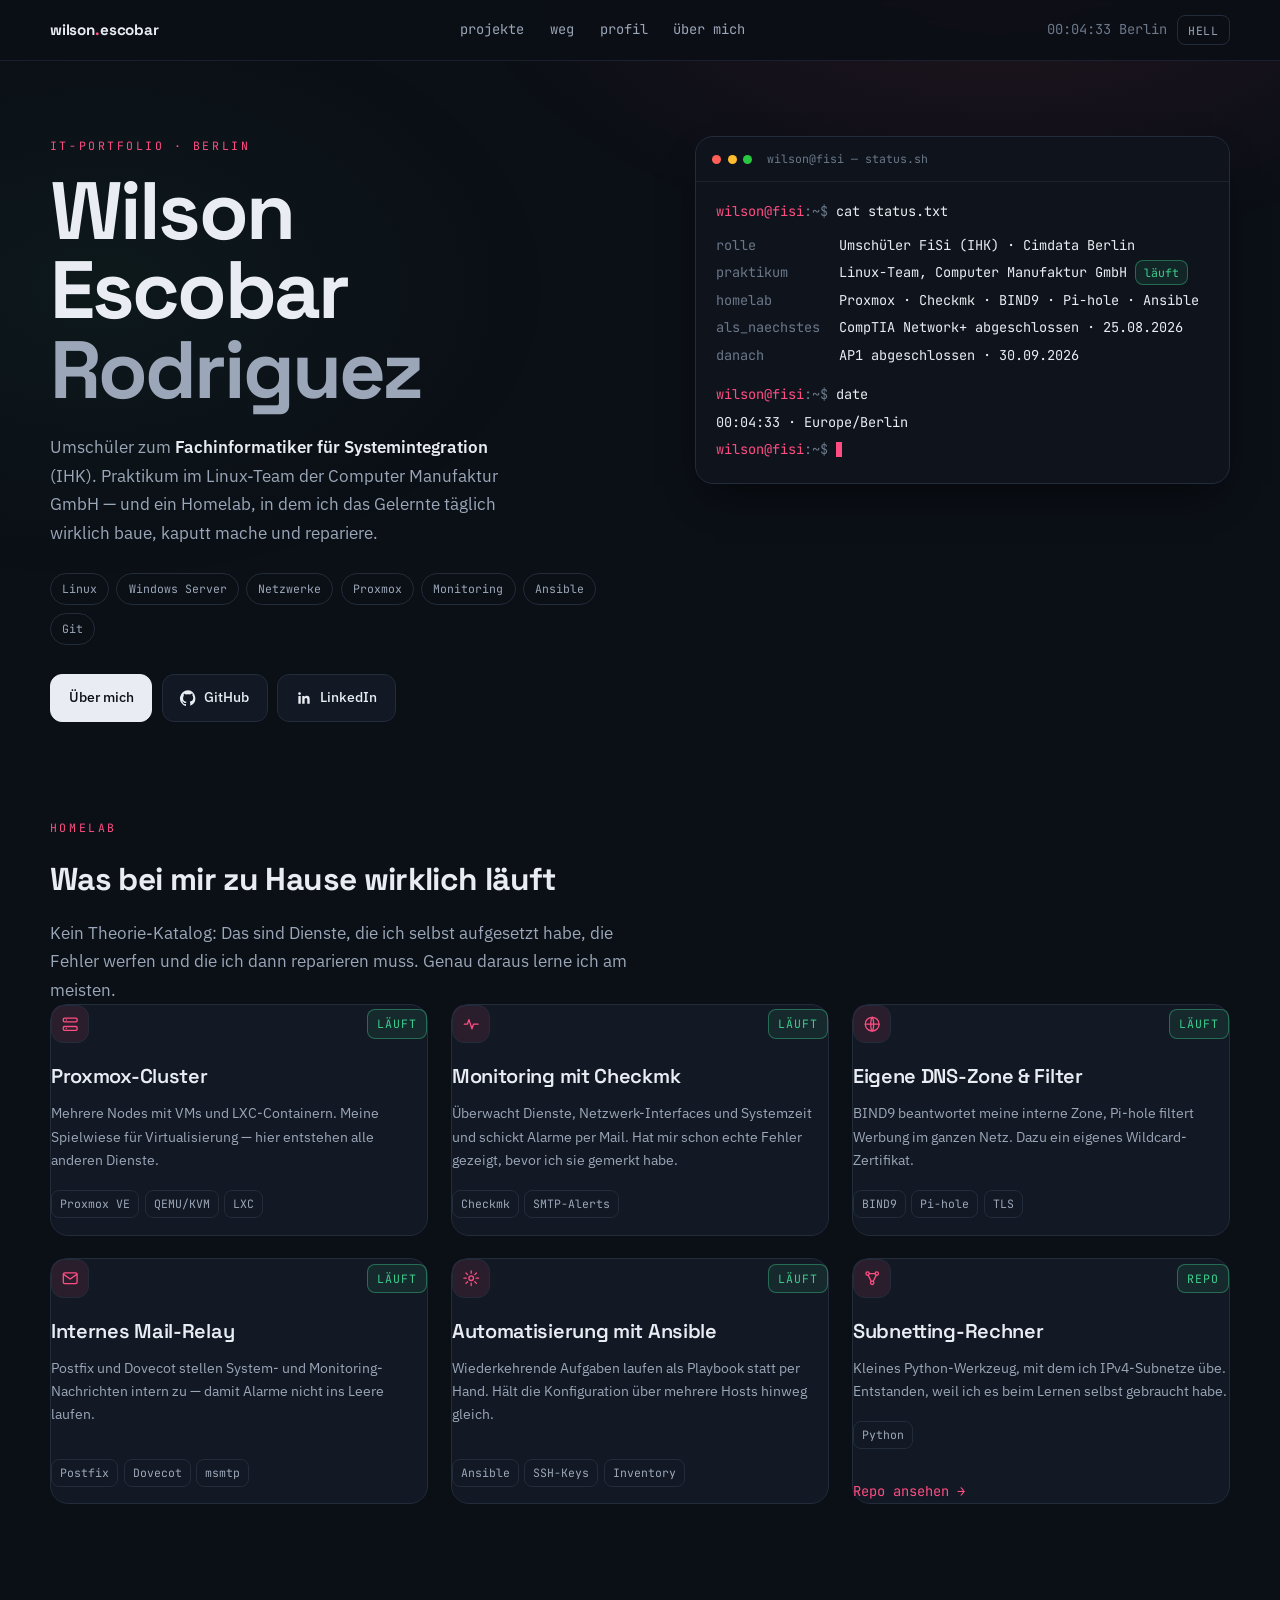
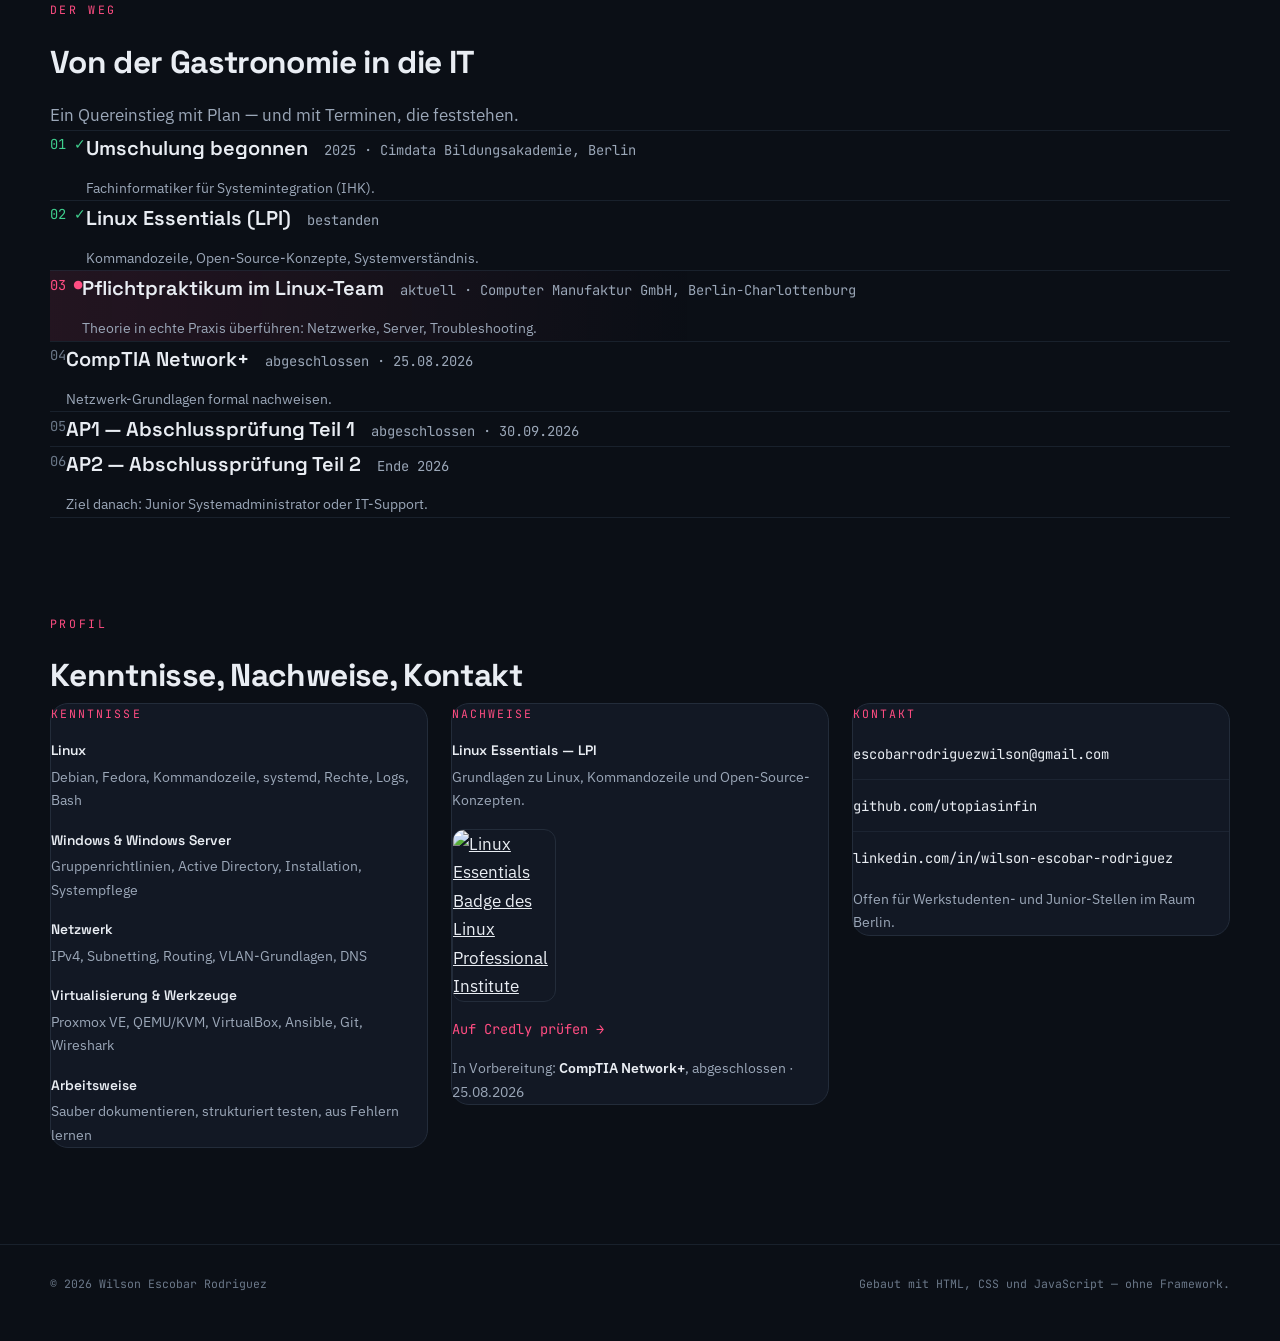
==== commit 96d56102: "Portfolio: neues Typografie-Layout, Hell/Dunkel, Zeitleiste" ====
--- a/index.html
+++ b/index.html
@@ -1,290 +1,290 @@
 <!doctype html>
 <html lang="de">
 <head>
-  <meta charset="utf-8" />
-  <meta name="viewport" content="width=device-width, initial-scale=1" />
-  <title>Wilson Escobar Rodriguez – IT-Portfolio</title>
-  <meta name="description" content="IT-Portfolio von Wilson Escobar Rodriguez (Fachinformatiker Systemintegration, Berlin). Linux, Netzwerke, Homelab, GitHub-Projekte." />
-
-  <link rel="preconnect" href="https://fonts.googleapis.com">
-  <link rel="preconnect" href="https://fonts.gstatic.com" crossorigin>
-  <link href="https://fonts.googleapis.com/css2?family=JetBrains+Mono:wght@300;400;600;700&display=swap" rel="stylesheet">
-  <link rel="stylesheet" href="./assets/css/style.css">
+<meta charset="utf-8">
+<meta name="viewport" content="width=device-width, initial-scale=1">
+<title>Wilson Escobar Rodriguez — IT-Portfolio</title>
+<meta name="description" content="IT-Portfolio von Wilson Escobar Rodriguez: Umschüler Fachinformatiker Systemintegration in Berlin. Linux, Netzwerke, Virtualisierung und ein Homelab zum Üben.">
+
+<link rel="preconnect" href="https://fonts.googleapis.com">
+<link rel="preconnect" href="https://fonts.gstatic.com" crossorigin>
+<link href="https://fonts.googleapis.com/css2?family=Space+Grotesk:wght@500;600;700&family=IBM+Plex+Sans:wght@400;500;600&family=JetBrains+Mono:wght@400;500&display=swap" rel="stylesheet">
+<link rel="stylesheet" href="./assets/css/style.css">
 </head>
 <body>
 
-  <nav class="nav">
-    <div class="nav-inner">
-      <div class="nav-brand"><span class="bracket">[</span> <b>wilson</b>.escobar <span class="bracket">]</span></div>
-      <div class="nav-links">
-        <a href="#projekte">projekte</a>
-        <a href="#profil">profil</a>
-        <a href="./profil.html">über mich</a>
-      </div>
-      <div class="nav-right">
-        <button type="button" class="theme-toggle" data-theme-toggle>Light</button>
-        <span data-clock>—</span>
-      </div>
-    </div>
-  </nav>
-
-  <main class="wrap">
-
-    <section class="hero">
-      <svg class="hero-art" viewBox="0 0 500 380" xmlns="http://www.w3.org/2000/svg" aria-hidden="true">
-        <g stroke="var(--accent)" stroke-opacity="0.32" stroke-width="1.2" fill="none">
-          <line x1="60" y1="60" x2="180" y2="40"/>
-          <line x1="180" y1="40" x2="300" y2="80"/>
-          <line x1="300" y1="80" x2="420" y2="50"/>
-          <line x1="180" y1="40" x2="140" y2="150"/>
-          <line x1="300" y1="80" x2="260" y2="180"/>
-          <line x1="420" y1="50" x2="380" y2="160"/>
-          <line x1="140" y1="150" x2="90" y2="260"/>
-          <line x1="260" y1="180" x2="220" y2="300"/>
-          <line x1="260" y1="180" x2="340" y2="270"/>
-          <line x1="380" y1="160" x2="340" y2="270"/>
-          <line x1="340" y1="270" x2="450" y2="230"/>
-          <line x1="220" y1="300" x2="90" y2="260"/>
-          <line x1="140" y1="150" x2="260" y2="180"/>
-        </g>
-        <g fill="var(--accent)">
-          <circle cx="260" cy="180" r="14" opacity="0.10"/>
-          <circle cx="260" cy="180" r="6" opacity="0.9"/>
-          <circle cx="60" cy="60" r="4" opacity="0.6"/>
-          <circle cx="180" cy="40" r="4" opacity="0.6"/>
-          <circle cx="300" cy="80" r="4" opacity="0.7"/>
-          <circle cx="420" cy="50" r="4" opacity="0.6"/>
-          <circle cx="140" cy="150" r="4" opacity="0.65"/>
-          <circle cx="380" cy="160" r="4" opacity="0.65"/>
-          <circle cx="90" cy="260" r="4" opacity="0.55"/>
-          <circle cx="220" cy="300" r="4" opacity="0.55"/>
-          <circle cx="340" cy="270" r="4" opacity="0.65"/>
-          <circle cx="450" cy="230" r="4" opacity="0.55"/>
-        </g>
-      </svg>
-
-      <div class="hero-inner">
-        <div class="kicker">IT-Portfolio</div>
-        <h1>Wilson Escobar Rodriguez</h1>
-        <p class="role muted">Umschüler Fachinformatiker Systemintegration (IHK) · Cimdata Bildungsakademie Berlin · Praktikum im Linux-Team bei Computer Manufaktur GmbH</p>
-
-        <div class="chips">
-          <span class="chip">Windows / Windows Server</span>
-          <span class="chip">Linux</span>
-          <span class="chip">Networking</span>
-          <span class="chip">Virtualisierung (Proxmox)</span>
-          <span class="chip">Monitoring</span>
-          <span class="chip">Git/GitHub</span>
-          <span class="chip">Troubleshooting</span>
-        </div>
-
-        <div class="cta">
-          <a class="btn" href="./profil.html">Profil</a>
-          <a class="btn" href="https://github.com/utopiasinfin" target="_blank" rel="noreferrer">
-            <svg class="icon" viewBox="0 0 24 24" aria-hidden="true" fill="currentColor">
-              <path d="M12 .5a12 12 0 0 0-3.8 23.4c.6.1.8-.3.8-.6v-2.2c-3.3.7-4-1.4-4-1.4-.6-1.4-1.4-1.8-1.4-1.8-1.1-.8.1-.8.1-.8 1.2.1 1.9 1.2 1.9 1.2 1.1 1.9 2.9 1.3 3.6 1 .1-.8.4-1.3.7-1.6-2.6-.3-5.3-1.3-5.3-5.8 0-1.3.5-2.4 1.2-3.2-.1-.3-.5-1.5.1-3.1 0 0 1-.3 3.3 1.2a11.4 11.4 0 0 1 6 0C17.5 4.9 18.5 5.2 18.5 5.2c.6 1.6.2 2.8.1 3.1.8.8 1.2 1.9 1.2 3.2 0 4.5-2.7 5.5-5.3 5.8.4.4.8 1.1.8 2.2v3.2c0 .3.2.7.8.6A12 12 0 0 0 12 .5z"/>
-            </svg>
-            GitHub
-          </a>
-          <a class="btn" href="https://www.linkedin.com/in/wilson-escobar-rodriguez-5b5845323/" target="_blank" rel="noreferrer">
-            <svg class="icon" viewBox="0 0 24 24" aria-hidden="true" fill="currentColor">
-              <path d="M20.45 20.45h-3.56v-5.57c0-1.33-.03-3.04-1.85-3.04-1.85 0-2.13 1.45-2.13 2.95v5.66H9.35V9h3.42v1.56h.05c.48-.9 1.65-1.85 3.39-1.85 3.62 0 4.29 2.38 4.29 5.47v6.27zM5.34 7.43a2.06 2.06 0 1 1 0-4.12 2.06 2.06 0 0 1 0 4.12zM3.56 20.45h3.56V9H3.56v11.45z"/>
-            </svg>
-            LinkedIn
-          </a>
-        </div>
-
-        <div class="term reveal">
-          <div class="term-bar">
-            <span class="term-dot" style="background:#e5533d"></span>
-            <span class="term-dot" style="background:#e6b422"></span>
-            <span class="term-dot" style="background:#3fb950"></span>
-            <span class="term-title">status.sh</span>
-          </div>
-          <div class="term-body">
-            <p class="term-line"><span class="term-prompt">wilson@fisi</span><span class="term-key">:~$</span> cat status.txt</p>
-
-            <div class="term-kv">
-              <span class="term-key">umschulung</span>
-              <span class="term-val">Fachinformatiker Systemintegration (IHK)</span>
-
-              <span class="term-key">praktikum</span>
-              <span class="term-val">Linux-Team @ Computer Manufaktur GmbH <span class="term-badge">aktuell</span></span>
-
-              <span class="term-key">naechste_pruefung</span>
-              <span class="term-val">CompTIA Network+ — <span data-exam="comptia">wird berechnet…</span></span>
-
-              <span class="term-key">danach</span>
-              <span class="term-val">AP1 — <span data-exam="ap1">wird berechnet…</span></span>
-            </div>
-
-            <p class="term-line"><span class="term-prompt">wilson@fisi</span><span class="term-key">:~$</span> date</p>
-            <p class="term-line term-out" data-clock2>wird geladen…</p>
-            <p class="term-line"><span class="term-prompt">wilson@fisi</span><span class="term-key">:~$</span><span class="cursor"></span></p>
-          </div>
-        </div>
-      </div>
-    </section>
-
-    <section class="section reveal">
-      <div class="section-head">
-        <span class="section-num">[ 01 ]</span>
-        <h2 class="section-title">ÜBER MICH</h2>
-        <span class="section-rule"></span>
-      </div>
-      <p class="muted section-intro" style="max-width:80ch">
-        Ich bin Umschüler zum Fachinformatiker für Systemintegration (IHK) bei der Cimdata Bildungsakademie
-        Berlin und sammle aktuell praktische Erfahrung im Linux-Team der Computer Manufaktur GmbH.
-        Ich arbeite mit Windows und Linux – von der Installation bis zu grundlegenden Netzwerk- und
-        Server-Themen. Mein Homelab ist mein Übungsfeld: Dort vertiefe ich Basis-Konzepte aus
-        Virtualisierung, Monitoring und Automatisierung, dokumentiere meinen Fortschritt und lerne
-        aus jedem Fehler.
+<header class="topbar">
+  <div class="shell topbar__in">
+    <a class="brand" href="./index.html">wilson<span>.</span>escobar</a>
+    <nav class="topnav">
+      <a href="#projekte">projekte</a>
+      <a href="#weg">weg</a>
+      <a href="#profil">profil</a>
+      <a href="./profil.html">über mich</a>
+    </nav>
+    <div class="topbar__end">
+      <span class="clock" data-clock>—</span>
+      <button class="switch" type="button" data-theme-switch>Hell</button>
+    </div>
+  </div>
+</header>
+
+<main>
+
+  <!-- ---------------- Hero ---------------- -->
+  <section class="shell hero">
+    <div>
+      <p class="eyebrow">IT-Portfolio · Berlin</p>
+      <h1 class="hero__name">Wilson<br>Escobar <em>Rodriguez</em></h1>
+      <p class="hero__lead">
+        Umschüler zum <b>Fachinformatiker für Systemintegration</b> (IHK).
+        Praktikum im Linux-Team der Computer Manufaktur GmbH — und ein Homelab,
+        in dem ich das Gelernte täglich wirklich baue, kaputt mache und repariere.
       </p>
-    </section>
-
-    <section class="section reveal" id="projekte">
-      <div class="section-head">
-        <span class="section-num">[ 02 ]</span>
-        <h2 class="section-title">HOMELAB &amp; PROJEKTE</h2>
-        <span class="section-rule"></span>
-      </div>
-      <p class="muted section-intro">Lernprojekte aus Unterricht und Homelab – Schritt für Schritt, mit Fokus auf Grundlagen.</p>
-
-      <div class="tile-grid">
-        <div class="tile">
-          <div class="tile-head">
-            <div class="tile-icon">
-              <svg viewBox="0 0 24 24" fill="none" stroke="currentColor" stroke-width="1.6" stroke-linecap="round" stroke-linejoin="round"><rect x="4" y="4" width="16" height="4" rx="1"/><rect x="4" y="10" width="16" height="4" rx="1"/><rect x="4" y="16" width="16" height="4" rx="1"/></svg>
-            </div>
-            <span class="badge">Aktiv</span>
-          </div>
-          <strong>Proxmox-Cluster (Lernumgebung)</strong>
-          <div class="desc">Mehrere Nodes mit VMs und LXC-Containern, um Virtualisierungs-Grundlagen praktisch zu üben.</div>
-          <div class="stack">Technik-Stack: <code>Proxmox VE</code> · <code>QEMU/KVM</code> · <code>LXC</code></div>
-        </div>
-
-        <div class="tile">
-          <div class="tile-head">
-            <div class="tile-icon">
-              <svg viewBox="0 0 24 24" fill="none" stroke="currentColor" stroke-width="1.6" stroke-linecap="round" stroke-linejoin="round"><polyline points="3,12 8,12 10,6 14,18 16,12 21,12"/></svg>
-            </div>
-            <span class="badge">Aktiv</span>
-          </div>
-          <strong>Zentrale Systemüberwachung</strong>
-          <div class="desc">Checkmk überwacht Dienste, Netzwerk-Interfaces und Systemzeit im Homelab und benachrichtigt per E-Mail.</div>
-          <div class="stack">Technik-Stack: <code>Checkmk</code></div>
-        </div>
-
-        <div class="tile">
-          <div class="tile-head">
-            <div class="tile-icon">
-              <svg viewBox="0 0 24 24" fill="none" stroke="currentColor" stroke-width="1.6" stroke-linecap="round" stroke-linejoin="round"><path d="M12 3l7 3v6c0 5-3.5 7.5-7 9-3.5-1.5-7-4-7-9V6l7-3z"/></svg>
-            </div>
-            <span class="badge">Aktiv</span>
-          </div>
-          <strong>Eigene DNS-Zone &amp; Werbeblocker</strong>
-          <div class="desc">BIND9 beantwortet eine eigene interne Zone, Pi-hole filtert DNS-Anfragen netzwerkweit.</div>
-          <div class="stack">Technik-Stack: <code>BIND9</code> · <code>Pi-hole</code></div>
-        </div>
-
-        <div class="tile">
-          <div class="tile-head">
-            <div class="tile-icon">
-              <svg viewBox="0 0 24 24" fill="none" stroke="currentColor" stroke-width="1.6" stroke-linecap="round" stroke-linejoin="round"><rect x="3" y="5" width="18" height="14" rx="2"/><path d="M3 7l9 6 9-6"/></svg>
-            </div>
-            <span class="badge">Aktiv</span>
-          </div>
-          <strong>Internes Mail-Relay</strong>
-          <div class="desc">Postfix und Dovecot leiten System- und Monitoring-Benachrichtigungen intern zu.</div>
-          <div class="stack">Technik-Stack: <code>Postfix</code> · <code>Dovecot</code></div>
-        </div>
-
-        <div class="tile">
-          <div class="tile-head">
-            <div class="tile-icon">
-              <svg viewBox="0 0 24 24" fill="none" stroke="currentColor" stroke-width="1.6" stroke-linecap="round" stroke-linejoin="round"><circle cx="12" cy="12" r="3"/><path d="M12 2v3M12 19v3M2 12h3M19 12h3M4.9 4.9l2.1 2.1M17 17l2.1 2.1M19.1 4.9L17 7M7 17l-2.1 2.1"/></svg>
-            </div>
-            <span class="badge">Aktiv</span>
-          </div>
-          <strong>Konfigurationsmanagement</strong>
-          <div class="desc">Ansible übernimmt wiederkehrende Aufgaben und hält die Konfiguration mehrerer Hosts konsistent.</div>
-          <div class="stack">Technik-Stack: <code>Ansible</code></div>
-        </div>
-
-        <div class="tile">
-          <div class="tile-head">
-            <div class="tile-icon">
-              <svg viewBox="0 0 24 24" fill="none" stroke="currentColor" stroke-width="1.6" stroke-linecap="round" stroke-linejoin="round"><circle cx="6" cy="6" r="2"/><circle cx="18" cy="6" r="2"/><circle cx="12" cy="18" r="2"/><path d="M6 8l6 8M18 8l-6 8M8 6h8"/></svg>
-            </div>
-            <span class="badge" style="background:var(--accent); color:var(--on-accent);">Repo</span>
-          </div>
-          <strong>Subnetting (Python)</strong>
-          <div class="desc">Übungen &amp; Tools zum Rechnen und Verstehen von IPv4-Subnetzen.</div>
-          <div class="stack">Technik-Stack: <code>Python</code></div>
-          <div class="tile-link"><a href="https://github.com/utopiasinfin/subnetting" target="_blank" rel="noreferrer">Repo ansehen →</a></div>
-        </div>
-      </div>
-    </section>
-
-    <section class="section reveal" id="profil">
-      <div class="section-head">
-        <span class="section-num">[ 03 ]</span>
-        <h2 class="section-title">PROFIL</h2>
-        <span class="section-rule"></span>
-      </div>
-
-      <div class="info-grid" style="margin-top:20px;">
-        <div class="card">
-          <h2 class="section-title">Skills</h2>
-          <ul class="skills">
-            <li><b>Linux:</b> Debian, Fedora, CLI, Systemd, Rechte, Logs, Bash</li>
-            <li><b>Windows / Windows Server:</b> Grundlagen Gruppenrichtlinien, Active Directory, Installation, Systempflege</li>
-            <li><b>Netzwerk:</b> IPv4, Subnetting, Routing, VLAN-Grundlagen</li>
-            <li><b>Virtualisierung &amp; Tools:</b> Proxmox VE, QEMU/KVM, VirtualBox, Ansible, Git, Wireshark (Basics)</li>
-            <li><b>Soft Skills:</b> Kommunikationsstark, Teamorientiert, Lernbereitschaft</li>
-          </ul>
-        </div>
-
-        <div class="card">
-          <h2 class="section-title">Zertifizierung</h2>
-          <strong>Linux Essentials — LPI</strong>
-          <div class="muted" style="margin-top:6px; font-size:13px;">Grundlagenzertifizierung für Linux, Kommandozeile, Open-Source-Konzepte und Systemverständnis.</div>
-
-          <div style="margin-top:12px;">
-            <a href="https://www.credly.com/badges/2270f768-bf8d-4909-a984-451cb5a13ea4" target="_blank" rel="noreferrer">
-              <img src="./assets/images/linux-essentials-badge.png"
-                   alt="Linux Essentials LPI Badge"
-                   style="max-width:120px; height:auto; border-radius:12px; border:1px solid var(--border); box-shadow:var(--shadow);">
-            </a>
-          </div>
-          <div style="margin-top:10px; font-size:13px;">
-            <a href="https://www.credly.com/badges/2270f768-bf8d-4909-a984-451cb5a13ea4" target="_blank" rel="noreferrer">
-              Badge auf Credly ansehen
-            </a>
-          </div>
-
-          <div class="sep"></div>
-          <div class="muted" style="font-size:13px;">
-            In Vorbereitung: <b style="color:var(--text)">CompTIA Network+</b> — <span data-exam="comptia">wird berechnet…</span>
-          </div>
-        </div>
-
-        <div class="card">
-          <h2 class="section-title">Kontakt</h2>
-          <ul class="skills">
-            <li><a href="mailto:escobarrodriguezwilson@gmail.com">escobarrodriguezwilson@gmail.com</a></li>
-            <li><a href="https://github.com/utopiasinfin" target="_blank" rel="noreferrer">github.com/utopiasinfin</a></li>
-            <li><a href="https://www.linkedin.com/in/wilson-escobar-rodriguez-5b5845323/" target="_blank" rel="noreferrer">linkedin.com/in/…</a></li>
-          </ul>
-        </div>
-      </div>
-    </section>
-
-    <footer class="site">
-      <div>© <span id="y"></span> Wilson Escobar Rodriguez</div>
-    </footer>
-  </main>
-
-  <script src="./assets/js/script.js" defer></script>
+
+      <ul class="tags">
+        <li>Linux</li>
+        <li>Windows Server</li>
+        <li>Netzwerke</li>
+        <li>Proxmox</li>
+        <li>Monitoring</li>
+        <li>Ansible</li>
+        <li>Git</li>
+      </ul>
+
+      <div class="actions">
+        <a class="action action--solid" href="./profil.html">Über mich</a>
+        <a class="action" href="https://github.com/utopiasinfin" target="_blank" rel="noreferrer">
+          <svg viewBox="0 0 24 24" fill="currentColor" aria-hidden="true"><path d="M12 .5a12 12 0 0 0-3.8 23.4c.6.1.8-.3.8-.6v-2.2c-3.3.7-4-1.4-4-1.4-.6-1.4-1.4-1.8-1.4-1.8-1.1-.8.1-.8.1-.8 1.2.1 1.9 1.2 1.9 1.2 1.1 1.9 2.9 1.3 3.6 1 .1-.8.4-1.3.7-1.6-2.6-.3-5.3-1.3-5.3-5.8 0-1.3.5-2.4 1.2-3.2-.1-.3-.5-1.5.1-3.1 0 0 1-.3 3.3 1.2a11.4 11.4 0 0 1 6 0C17.5 4.9 18.5 5.2 18.5 5.2c.6 1.6.2 2.8.1 3.1.8.8 1.2 1.9 1.2 3.2 0 4.5-2.7 5.5-5.3 5.8.4.4.8 1.1.8 2.2v3.2c0 .3.2.7.8.6A12 12 0 0 0 12 .5z"/></svg>
+          GitHub
+        </a>
+        <a class="action" href="https://www.linkedin.com/in/wilson-escobar-rodriguez-5b5845323/" target="_blank" rel="noreferrer">
+          <svg viewBox="0 0 24 24" fill="currentColor" aria-hidden="true"><path d="M20.45 20.45h-3.56v-5.57c0-1.33-.03-3.04-1.85-3.04-1.85 0-2.13 1.45-2.13 2.95v5.66H9.35V9h3.42v1.56h.05c.48-.9 1.65-1.85 3.39-1.85 3.62 0 4.29 2.38 4.29 5.47v6.27zM5.34 7.43a2.06 2.06 0 1 1 0-4.12 2.06 2.06 0 0 1 0 4.12zM3.56 20.45h3.56V9H3.56v11.45z"/></svg>
+          LinkedIn
+        </a>
+      </div>
+    </div>
+
+    <!-- Signatur-Element -->
+    <div class="term">
+      <div class="term__bar">
+        <span class="term__dot"></span><span class="term__dot"></span><span class="term__dot"></span>
+        <span class="term__name">wilson@fisi — status.sh</span>
+      </div>
+      <div class="term__body">
+        <p class="term__row" data-boot><span class="term__ps1">wilson@fisi</span>cat status.txt</p>
+        <div class="term__grid" data-boot>
+          <span class="term__k">rolle</span>
+          <span class="term__v">Umschüler FiSi (IHK) · Cimdata Berlin</span>
+
+          <span class="term__k">praktikum</span>
+          <span class="term__v">Linux-Team, Computer Manufaktur GmbH <span class="pill">läuft</span></span>
+
+          <span class="term__k">homelab</span>
+          <span class="term__v">Proxmox · Checkmk · BIND9 · Pi-hole · Ansible</span>
+
+          <span class="term__k">als_naechstes</span>
+          <span class="term__v">CompTIA Network+ <span data-exam="comptia">…</span></span>
+
+          <span class="term__k">danach</span>
+          <span class="term__v">AP1 <span data-exam="ap1">…</span></span>
+        </div>
+        <p class="term__row" data-boot><span class="term__ps1">wilson@fisi</span>date</p>
+        <p class="term__row" data-boot data-clock-long>…</p>
+        <p class="term__row" data-boot><span class="term__ps1">wilson@fisi</span><span class="caret"></span></p>
+      </div>
+    </div>
+  </section>
+
+  <!-- ---------------- Projekte ---------------- -->
+  <section class="shell sec rise" id="projekte">
+    <div class="sec__head">
+      <p class="eyebrow">Homelab</p>
+      <h2 class="sec__title">Was bei mir zu Hause wirklich läuft</h2>
+      <p class="sec__note">
+        Kein Theorie-Katalog: Das sind Dienste, die ich selbst aufgesetzt habe, die Fehler
+        werfen und die ich dann reparieren muss. Genau daraus lerne ich am meisten.
+      </p>
+    </div>
+
+    <div class="cards">
+      <article class="card">
+        <div class="card__top">
+          <span class="card__icon"><svg viewBox="0 0 24 24" fill="none" stroke="currentColor" stroke-width="1.7" stroke-linecap="round" stroke-linejoin="round"><rect x="3" y="4" width="18" height="5" rx="1.5"/><rect x="3" y="15" width="18" height="5" rx="1.5"/><path d="M7 6.5h.01M7 17.5h.01"/></svg></span>
+          <span class="card__status">läuft</span>
+        </div>
+        <h3 class="card__title">Proxmox-Cluster</h3>
+        <p class="card__text">Mehrere Nodes mit VMs und LXC-Containern. Meine Spielwiese für Virtualisierung — hier entstehen alle anderen Dienste.</p>
+        <ul class="card__stack"><li>Proxmox VE</li><li>QEMU/KVM</li><li>LXC</li></ul>
+      </article>
+
+      <article class="card">
+        <div class="card__top">
+          <span class="card__icon"><svg viewBox="0 0 24 24" fill="none" stroke="currentColor" stroke-width="1.7" stroke-linecap="round" stroke-linejoin="round"><path d="M3 12h4l2-6 4 12 2-6h6"/></svg></span>
+          <span class="card__status">läuft</span>
+        </div>
+        <h3 class="card__title">Monitoring mit Checkmk</h3>
+        <p class="card__text">Überwacht Dienste, Netzwerk-Interfaces und Systemzeit und schickt Alarme per Mail. Hat mir schon echte Fehler gezeigt, bevor ich sie gemerkt habe.</p>
+        <ul class="card__stack"><li>Checkmk</li><li>SMTP-Alerts</li></ul>
+      </article>
+
+      <article class="card">
+        <div class="card__top">
+          <span class="card__icon"><svg viewBox="0 0 24 24" fill="none" stroke="currentColor" stroke-width="1.7" stroke-linecap="round" stroke-linejoin="round"><circle cx="12" cy="12" r="9"/><path d="M3 12h18M12 3c2.5 3 2.5 15 0 18M12 3c-2.5 3-2.5 15 0 18"/></svg></span>
+          <span class="card__status">läuft</span>
+        </div>
+        <h3 class="card__title">Eigene DNS-Zone &amp; Filter</h3>
+        <p class="card__text">BIND9 beantwortet meine interne Zone, Pi-hole filtert Werbung im ganzen Netz. Dazu ein eigenes Wildcard-Zertifikat.</p>
+        <ul class="card__stack"><li>BIND9</li><li>Pi-hole</li><li>TLS</li></ul>
+      </article>
+
+      <article class="card">
+        <div class="card__top">
+          <span class="card__icon"><svg viewBox="0 0 24 24" fill="none" stroke="currentColor" stroke-width="1.7" stroke-linecap="round" stroke-linejoin="round"><rect x="3" y="5" width="18" height="14" rx="2"/><path d="M3.5 7l8.5 6 8.5-6"/></svg></span>
+          <span class="card__status">läuft</span>
+        </div>
+        <h3 class="card__title">Internes Mail-Relay</h3>
+        <p class="card__text">Postfix und Dovecot stellen System- und Monitoring-Nachrichten intern zu — damit Alarme nicht ins Leere laufen.</p>
+        <ul class="card__stack"><li>Postfix</li><li>Dovecot</li><li>msmtp</li></ul>
+      </article>
+
+      <article class="card">
+        <div class="card__top">
+          <span class="card__icon"><svg viewBox="0 0 24 24" fill="none" stroke="currentColor" stroke-width="1.7" stroke-linecap="round" stroke-linejoin="round"><circle cx="12" cy="12" r="3"/><path d="M12 2.5v3M12 18.5v3M2.5 12h3M18.5 12h3M5.2 5.2l2.1 2.1M16.7 16.7l2.1 2.1M18.8 5.2l-2.1 2.1M7.3 16.7l-2.1 2.1"/></svg></span>
+          <span class="card__status">läuft</span>
+        </div>
+        <h3 class="card__title">Automatisierung mit Ansible</h3>
+        <p class="card__text">Wiederkehrende Aufgaben laufen als Playbook statt per Hand. Hält die Konfiguration über mehrere Hosts hinweg gleich.</p>
+        <ul class="card__stack"><li>Ansible</li><li>SSH-Keys</li><li>Inventory</li></ul>
+      </article>
+
+      <article class="card">
+        <div class="card__top">
+          <span class="card__icon"><svg viewBox="0 0 24 24" fill="none" stroke="currentColor" stroke-width="1.7" stroke-linecap="round" stroke-linejoin="round"><circle cx="6" cy="6" r="2.2"/><circle cx="18" cy="6" r="2.2"/><circle cx="12" cy="18" r="2.2"/><path d="M8.2 6h7.6M6.7 8l4 8M17.3 8l-4 8"/></svg></span>
+          <span class="card__status">Repo</span>
+        </div>
+        <h3 class="card__title">Subnetting-Rechner</h3>
+        <p class="card__text">Kleines Python-Werkzeug, mit dem ich IPv4-Subnetze übe. Entstanden, weil ich es beim Lernen selbst gebraucht habe.</p>
+        <ul class="card__stack"><li>Python</li></ul>
+        <a class="card__link" href="https://github.com/utopiasinfin/subnetting" target="_blank" rel="noreferrer">Repo ansehen →</a>
+      </article>
+    </div>
+  </section>
+
+  <!-- ---------------- Weg ---------------- -->
+  <section class="shell sec rise" id="weg">
+    <div class="sec__head">
+      <p class="eyebrow">Der Weg</p>
+      <h2 class="sec__title">Von der Gastronomie in die IT</h2>
+      <p class="sec__note">Ein Quereinstieg mit Plan — und mit Terminen, die feststehen.</p>
+    </div>
+
+    <ol class="path">
+      <li class="step step--done">
+        <span class="step__mark">01 ✓</span>
+        <div class="step__body">
+          <h3 class="step__title">Umschulung begonnen</h3>
+          <span class="step__when">2025 · Cimdata Bildungsakademie, Berlin</span>
+          <p class="step__note">Fachinformatiker für Systemintegration (IHK).</p>
+        </div>
+      </li>
+      <li class="step step--done">
+        <span class="step__mark">02 ✓</span>
+        <div class="step__body">
+          <h3 class="step__title">Linux Essentials (LPI)</h3>
+          <span class="step__when">bestanden</span>
+          <p class="step__note">Kommandozeile, Open-Source-Konzepte, Systemverständnis.</p>
+        </div>
+      </li>
+      <li class="step step--now">
+        <span class="step__mark">03 ●</span>
+        <div class="step__body">
+          <h3 class="step__title">Pflichtpraktikum im Linux-Team</h3>
+          <span class="step__when">aktuell · Computer Manufaktur GmbH, Berlin-Charlottenburg</span>
+          <p class="step__note">Theorie in echte Praxis überführen: Netzwerke, Server, Troubleshooting.</p>
+        </div>
+      </li>
+      <li class="step">
+        <span class="step__mark">04</span>
+        <div class="step__body">
+          <h3 class="step__title">CompTIA Network+</h3>
+          <span class="step__when" data-exam="comptia">…</span>
+          <p class="step__note">Netzwerk-Grundlagen formal nachweisen.</p>
+        </div>
+      </li>
+      <li class="step">
+        <span class="step__mark">05</span>
+        <div class="step__body">
+          <h3 class="step__title">AP1 — Abschlussprüfung Teil 1</h3>
+          <span class="step__when" data-exam="ap1">…</span>
+        </div>
+      </li>
+      <li class="step">
+        <span class="step__mark">06</span>
+        <div class="step__body">
+          <h3 class="step__title">AP2 — Abschlussprüfung Teil 2</h3>
+          <span class="step__when">Ende 2026</span>
+          <p class="step__note">Ziel danach: Junior Systemadministrator oder IT-Support.</p>
+        </div>
+      </li>
+    </ol>
+  </section>
+
+  <!-- ---------------- Profil ---------------- -->
+  <section class="shell sec rise" id="profil">
+    <div class="sec__head">
+      <p class="eyebrow">Profil</p>
+      <h2 class="sec__title">Kenntnisse, Nachweise, Kontakt</h2>
+    </div>
+
+    <div class="split">
+      <div class="panel">
+        <p class="panel__title">Kenntnisse</p>
+        <dl class="deflist">
+          <dt>Linux</dt>
+          <dd>Debian, Fedora, Kommandozeile, systemd, Rechte, Logs, Bash</dd>
+          <dt>Windows &amp; Windows Server</dt>
+          <dd>Gruppenrichtlinien, Active Directory, Installation, Systempflege</dd>
+          <dt>Netzwerk</dt>
+          <dd>IPv4, Subnetting, Routing, VLAN-Grundlagen, DNS</dd>
+          <dt>Virtualisierung &amp; Werkzeuge</dt>
+          <dd>Proxmox VE, QEMU/KVM, VirtualBox, Ansible, Git, Wireshark</dd>
+          <dt>Arbeitsweise</dt>
+          <dd>Sauber dokumentieren, strukturiert testen, aus Fehlern lernen</dd>
+        </dl>
+      </div>
+
+      <div class="panel">
+        <p class="panel__title">Nachweise</p>
+        <dl class="deflist">
+          <dt>Linux Essentials — LPI</dt>
+          <dd>Grundlagen zu Linux, Kommandozeile und Open-Source-Konzepten.</dd>
+        </dl>
+        <a href="https://www.credly.com/badges/2270f768-bf8d-4909-a984-451cb5a13ea4" target="_blank" rel="noreferrer">
+          <img class="badge-img" src="./assets/images/linux-essentials-badge.png" alt="Linux Essentials Badge des Linux Professional Institute" loading="lazy">
+        </a>
+        <p class="note"><a class="card__link" href="https://www.credly.com/badges/2270f768-bf8d-4909-a984-451cb5a13ea4" target="_blank" rel="noreferrer">Auf Credly prüfen →</a></p>
+        <p class="note">In Vorbereitung: <b>CompTIA Network+</b>, <span data-exam="comptia">…</span></p>
+      </div>
+
+      <div class="panel">
+        <p class="panel__title">Kontakt</p>
+        <ul class="linklist">
+          <li><a href="mailto:escobarrodriguezwilson@gmail.com">escobarrodriguezwilson@gmail.com</a></li>
+          <li><a href="https://github.com/utopiasinfin" target="_blank" rel="noreferrer">github.com/utopiasinfin</a></li>
+          <li><a href="https://www.linkedin.com/in/wilson-escobar-rodriguez-5b5845323/" target="_blank" rel="noreferrer">linkedin.com/in/wilson-escobar-rodriguez</a></li>
+        </ul>
+        <p class="note">Offen für Werkstudenten- und Junior-Stellen im Raum Berlin.</p>
+      </div>
+    </div>
+  </section>
+</main>
+
+<footer class="shell foot">
+  <span>© <span data-year></span> Wilson Escobar Rodriguez</span>
+  <span>Gebaut mit HTML, CSS und JavaScript — ohne Framework.</span>
+</footer>
+
+<script src="./assets/js/script.js" defer></script>
 </body>
 </html>
--- a/assets/css/style.css
+++ b/assets/css/style.css
@@ -1,275 +1,414 @@
 /* ============================================================
    Wilson Escobar Rodriguez — IT-Portfolio
-   V3 — echte Nav-Leiste, nummerierte Section-Regeln, Icon-Kacheln
-   mit High-Contrast-Badges, weiche Hintergrund-Verläufe statt Flat-Black.
+   ------------------------------------------------------------
+   TYPOGRAFIE (3 Rollen — das ist der Kern des neuen Designs):
+     Space Grotesk  -> Display: Name, Kartentitel. Technisch, markant.
+     IBM Plex Sans  -> Fliesstext. Von IBM fuer Technik-Produkte
+                       entworfen — passt zum Thema, liest sich ruhig.
+     JetBrains Mono -> nur fuer Terminal, Daten, Labels.
+   FLUID: clamp() skaliert Schrift + Abstaende stufenlos mit der
+   Fensterbreite. Grids nutzen auto-fit/minmax => Karten fuellen
+   die Breite selbst, ohne feste Spaltenzahl.
    ============================================================ */
 
+/* ---------- Tokens ---------- */
 :root{
-  --bg:        #0a0e14;
-  --bg-glow:   #142238;
-  --panel:     #101827;
-  --panel-2:   #0c131e;
-  --border:    #223049;
-  --border-soft: rgba(34,48,73,.55);
-  --text:      #eef3fa;
-  --muted:     #93a3b8;
-  --muted-2:   #66768c;
-  --accent:    #7dd3fc;
-  --accent-soft: rgba(125,211,252,.10);
-  --on-accent: #0a0e15;
-  --ok:        #34d399;
-  --warn:      #f5b94b;
-
-  --radius:    16px;
-  --radius-sm: 10px;
-  --shadow:    0 10px 30px rgba(0,0,0,.38);
-  --mono: "JetBrains Mono", ui-monospace, SFMono-Regular, Menlo, Monaco, Consolas, "Liberation Mono", monospace;
-  --content: 1440px;
+  /* Dunkel (Standard) */
+  --ink:        #0b0f16;
+  --ink-2:      #121824;
+  --ink-3:      #0e131c;
+  --line:       #232c3a;
+  --line-soft:  rgba(35,44,58,.65);
+  --fg:         #e9edf3;
+  --fg-dim:     #9ba7b8;
+  --fg-faint:   #6b7889;
+  --accent:     #ff4d82;   /* aus Debians Rot abgeleitet, fuer Dunkel aufgehellt */
+  --accent-soft: rgba(255,77,130,.10);
+  --on-accent:  #12060b;
+  --live:       #3fcf8e;
+  --live-soft:  rgba(63,207,142,.10);
+  --shadow:     0 18px 40px -18px rgba(0,0,0,.75);
+
+  /* Form */
+  --r-lg: 18px;
+  --r-md: 12px;
+  --r-sm: 8px;
+
+  /* Schrift */
+  --display: "Space Grotesk", "Segoe UI", system-ui, sans-serif;
+  --body:    "IBM Plex Sans", system-ui, -apple-system, sans-serif;
+  --mono:    "JetBrains Mono", ui-monospace, SFMono-Regular, Menlo, Consolas, monospace;
+
+  /* Fluide Groessen: min / ideal / max */
+  --t-hero:  clamp(2.5rem, 1.4rem + 4.6vw, 5.25rem);
+  --t-h2:    clamp(1.35rem, 1.1rem + 1.1vw, 2rem);
+  --t-h3:    clamp(1.05rem, .98rem + .35vw, 1.25rem);
+  --t-body:  clamp(.95rem, .92rem + .16vw, 1.05rem);
+  --t-small: clamp(.8rem, .78rem + .1vw, .875rem);
+  --t-micro: .72rem;
+
+  /* Fluide Abstaende */
+  --gap:      clamp(1rem, .7rem + .9vw, 1.5rem);
+  --pad-x:    clamp(1.15rem, .4rem + 3.4vw, 4rem);
+  --sec-gap:  clamp(3.5rem, 2rem + 5vw, 7rem);
+
+  --maxw: 1320px;
 }
 
 :root[data-theme="light"]{
-  --bg:        #f4f6f9;
-  --bg-glow:   #e4ecf7;
-  --panel:     #ffffff;
-  --panel-2:   #eef2f7;
-  --border:    #d6dfeb;
-  --border-soft: rgba(35,60,95,.14);
-  --text:      #16202e;
-  --muted:     #566578;
-  --muted-2:   #7c8aa0;
-  --accent:    #0f7fb3;
-  --accent-soft: rgba(15,127,179,.10);
-  --on-accent: #ffffff;
-  --ok:        #157a55;
-  --warn:      #a6690a;
-  --shadow:    0 10px 26px rgba(20,35,60,.10);
+  --ink:        #f5f7fa;
+  --ink-2:      #ffffff;
+  --ink-3:      #eef2f7;
+  --line:       #dde4ee;
+  --line-soft:  rgba(30,50,80,.16);
+  --fg:         #101722;
+  --fg-dim:     #4f5c6e;
+  --fg-faint:   #77839a;
+  --accent:     #c10a4c;
+  --accent-soft: rgba(193,10,76,.08);
+  --on-accent:  #ffffff;
+  --live:       #12805a;
+  --live-soft:  rgba(18,128,90,.10);
+  --shadow:     0 18px 38px -22px rgba(20,35,60,.28);
 }
 
 *, *::before, *::after{ box-sizing:border-box; }
+
 html{ scroll-behavior:smooth; }
-@media (prefers-reduced-motion: reduce){
-  html{ scroll-behavior:auto; }
-  *, *::before, *::after{ animation-duration:.001ms !important; animation-iteration-count:1 !important; transition-duration:.001ms !important; scroll-behavior:auto !important; }
-}
 
 body{
   margin:0;
-  font-family:var(--mono);
-  background:var(--bg);
-  color:var(--text);
-  line-height:1.65;
+  background:var(--ink);
+  color:var(--fg);
+  font-family:var(--body);
+  font-size:var(--t-body);
+  line-height:1.7;
   -webkit-font-smoothing:antialiased;
-  transition:background-color .2s ease, color .2s ease;
-}
-
-/* weiche Verlaufsflächen statt flachem Schwarz — dezent, kein hartes Muster */
+  transition:background-color .25s ease, color .25s ease;
+}
+
+/* ruhige Tiefe im Hintergrund statt flachem Schwarz */
 body::before{
   content:"";
   position:fixed; inset:0; z-index:0; pointer-events:none;
   background:
-    radial-gradient(640px 420px at 12% 8%,  rgba(125,211,252,.07), transparent 62%),
-    radial-gradient(720px 520px at 88% 22%, rgba(125,211,252,.05), transparent 60%),
-    radial-gradient(560px 420px at 30% 85%, rgba(125,211,252,.045), transparent 60%),
-    radial-gradient(500px 380px at 78% 92%, rgba(52,211,153,.035), transparent 60%);
-}
-
-a{ color:var(--accent); text-decoration:none; }
-a:hover{ text-decoration:underline; }
-a:focus-visible, button:focus-visible, .btn:focus-visible{
-  outline:2px solid var(--accent); outline-offset:3px; border-radius:6px;
-}
-
-/* ---------- Nav ---------- */
-.nav{
-  position:relative; z-index:2;
-  border-bottom:1px solid var(--border-soft);
-}
-.nav-inner{
-  max-width:var(--content); margin:0 auto;
-  padding:0 clamp(18px,4vw,48px);
-  height:56px;
-  display:flex; align-items:center; justify-content:space-between; gap:20px;
-}
-.nav-brand{ font-size:13.5px; color:var(--text); white-space:nowrap; }
-.nav-brand b{ font-weight:700; }
-.nav-brand .bracket{ color:var(--muted-2); }
-.nav-links{ display:flex; gap:22px; font-size:13px; }
-.nav-links a{ color:var(--muted); }
-.nav-links a:hover{ color:var(--text); text-decoration:none; }
-.nav-right{ display:flex; align-items:center; gap:16px; font-size:12px; color:var(--muted-2); white-space:nowrap; }
-.nav-clock{ font-variant-numeric:tabular-nums; }
-.lang-toggle{ display:flex; gap:4px; border:1px solid var(--border); border-radius:8px; overflow:hidden; }
-.lang-toggle button{
-  font-family:var(--mono); font-size:11px; padding:5px 9px; background:transparent;
-  color:var(--muted); border:none; cursor:pointer;
-}
-.lang-toggle button.active{ background:var(--text); color:var(--bg); }
-.theme-toggle{
-  font-family:var(--mono); font-size:11px; letter-spacing:.04em; text-transform:uppercase;
-  padding:5px 10px; border:1px solid var(--border); border-radius:8px;
-  background:transparent; color:var(--muted); cursor:pointer;
-}
-.theme-toggle:hover{ color:var(--text); border-color:#33507a; }
-@media (max-width:760px){ .nav-links{ display:none; } }
-
-/* volle Breite nutzen, aber Zeilen bleiben lesbar über section-padding */
-.wrap{
+    radial-gradient(58rem 34rem at 78% -8%, var(--accent-soft), transparent 60%),
+    radial-gradient(46rem 30rem at 8% 32%, rgba(63,207,142,.05), transparent 62%);
+}
+
+a{ color:inherit; }
+
+:where(a, button, input):focus-visible{
+  outline:2px solid var(--accent);
+  outline-offset:3px;
+  border-radius:4px;
+}
+
+/* ---------- Layout-Huelle ---------- */
+.shell{
   position:relative; z-index:1;
-  width:100%;
-  max-width:var(--content);
-  margin:0 auto;
-  padding: clamp(24px, 4vw, 56px) clamp(18px, 4vw, 48px) 70px;
-}
-
-.kicker{ font-size:11px; text-transform:uppercase; letter-spacing:.16em; color:var(--muted-2); }
-h1{ margin:6px 0 0; font-size:clamp(30px, 5vw, 50px); letter-spacing:.1px; }
-h2.section-title{
-  margin:0; font-size:13px; text-transform:uppercase;
-  letter-spacing:.12em; color:var(--accent); font-weight:600; white-space:nowrap;
-}
-p{ margin:0 0 12px; }
-.muted{ color:var(--muted); }
+  width:100%; max-width:var(--maxw);
+  margin-inline:auto;
+  padding-inline:var(--pad-x);
+}
+
+/* ---------- Kopfleiste ---------- */
+.topbar{
+  position:sticky; top:0; z-index:20;
+  background:color-mix(in srgb, var(--ink) 86%, transparent);
+  backdrop-filter:blur(10px);
+  border-bottom:1px solid var(--line-soft);
+}
+.topbar__in{
+  display:flex; align-items:center; justify-content:space-between; gap:1rem;
+  height:60px;
+}
+.brand{
+  font-family:var(--display);
+  font-weight:700; font-size:.95rem; letter-spacing:-.01em;
+  text-decoration:none; white-space:nowrap;
+}
+.brand span{ color:var(--accent); }
+.topnav{ display:flex; gap:1.6rem; font-family:var(--mono); font-size:var(--t-small); }
+.topnav a{ color:var(--fg-dim); text-decoration:none; transition:color .15s ease; }
+.topnav a:hover{ color:var(--fg); }
+.topbar__end{ display:flex; align-items:center; gap:.6rem; }
+.clock{
+  font-family:var(--mono); font-size:var(--t-small); color:var(--fg-faint);
+  font-variant-numeric:tabular-nums; white-space:nowrap;
+}
+.switch{
+  font-family:var(--mono); font-size:var(--t-micro); letter-spacing:.06em;
+  text-transform:uppercase; cursor:pointer;
+  padding:.4rem .65rem; border-radius:var(--r-sm);
+  border:1px solid var(--line); background:transparent; color:var(--fg-dim);
+  transition:color .15s ease, border-color .15s ease;
+}
+.switch:hover{ color:var(--fg); border-color:var(--accent); }
+.switch--group{ display:flex; border:1px solid var(--line); border-radius:var(--r-sm); overflow:hidden; }
+.switch--group button{
+  font-family:var(--mono); font-size:var(--t-micro); letter-spacing:.06em;
+  padding:.4rem .6rem; border:0; background:transparent; color:var(--fg-dim); cursor:pointer;
+}
+.switch--group button[aria-pressed="true"]{ background:var(--fg); color:var(--ink); }
+@media (max-width:820px){ .topnav{ display:none; } .clock{ display:none; } }
 
 /* ---------- Hero ---------- */
-.hero{ position:relative; padding-top:28px; padding-bottom:28px; overflow:hidden; }
-.hero-inner{ position:relative; z-index:1; max-width:64ch; }
-.hero-art{
-  position:absolute; top:0; right:0; width:min(340px, 32vw); height:auto;
-  opacity:.32; z-index:0; pointer-events:none;
-}
-@media (max-width:760px){ .hero-art{ display:none; } }
-
-.title p.role{ margin:10px 0 0; color:var(--muted); }
-.chips{ display:flex; flex-wrap:wrap; gap:8px; margin-top:18px; }
-.chip{
-  border:1px solid var(--border); background:rgba(16,24,39,.6);
-  padding:6px 11px; border-radius:999px; font-size:12.5px; color:var(--muted);
-}
-.cta{ display:flex; gap:10px; flex-wrap:wrap; margin-top:18px; }
-.btn{
-  display:inline-flex; align-items:center; gap:9px;
-  border:1px solid var(--border);
-  background:linear-gradient(180deg, rgba(16,24,39,.9), rgba(16,24,39,.55));
-  padding:10px 14px; border-radius:var(--radius-sm);
-  box-shadow:var(--shadow); color:var(--text); font-size:14px;
-  transition:border-color .15s ease, transform .15s ease;
-}
-.btn:hover{ border-color:#33507a; text-decoration:none; transform:translateY(-1px); }
-.icon{ width:17px; height:17px; display:inline-block; vertical-align:middle; }
-
-/* ---------- Terminal-Status-Panel ---------- */
+.hero{
+  display:grid;
+  grid-template-columns:minmax(0,1.05fr) minmax(0,.95fr);
+  align-items:start;
+  gap:clamp(1.6rem, 1rem + 3vw, 4rem);
+  padding-block:clamp(2.5rem, 1.5rem + 4vw, 5rem) var(--sec-gap);
+}
+@media (max-width:1000px){ .hero{ grid-template-columns:1fr; } }
+
+.eyebrow{
+  font-family:var(--mono); font-size:var(--t-micro);
+  letter-spacing:.22em; text-transform:uppercase; color:var(--accent);
+  margin:0 0 1rem;
+}
+.hero__name{
+  font-family:var(--display);
+  font-size:var(--t-hero); font-weight:700;
+  line-height:.98; letter-spacing:-.035em;
+  margin:0;
+  text-wrap:balance;
+}
+.hero__name em{
+  font-style:normal; display:block; color:var(--fg-dim);
+}
+.hero__lead{
+  margin:1.4rem 0 0; max-width:46ch;
+  color:var(--fg-dim); font-size:clamp(1rem,.95rem+.3vw,1.15rem);
+}
+.hero__lead b{ color:var(--fg); font-weight:600; }
+
+.tags{ display:flex; flex-wrap:wrap; gap:.45rem; margin-top:1.6rem; list-style:none; padding:0; }
+.tags li{
+  font-family:var(--mono); font-size:var(--t-micro);
+  color:var(--fg-dim); border:1px solid var(--line);
+  padding:.35rem .7rem; border-radius:999px;
+}
+.actions{ display:flex; flex-wrap:wrap; gap:.6rem; margin-top:1.8rem; }
+.action{
+  display:inline-flex; align-items:center; gap:.5rem;
+  font-family:var(--body); font-size:var(--t-small); font-weight:500;
+  text-decoration:none; padding:.7rem 1.1rem; border-radius:var(--r-md);
+  border:1px solid var(--line); color:var(--fg); background:var(--ink-2);
+  transition:border-color .18s ease, transform .18s ease;
+}
+.action:hover{ border-color:var(--accent); transform:translateY(-2px); }
+.action--solid{ background:var(--fg); color:var(--ink); border-color:var(--fg); }
+.action--solid:hover{ background:var(--accent); border-color:var(--accent); color:var(--on-accent); }
+.action svg{ width:16px; height:16px; }
+
+/* ---------- Signatur: Terminal ---------- */
 .term{
-  margin-top:28px; max-width:640px;
-  background:var(--panel-2); border:1px solid var(--border); border-radius:var(--radius);
-  box-shadow:var(--shadow); overflow:hidden; position:relative; z-index:1;
-}
-.term-bar{
-  display:flex; align-items:center; gap:8px;
-  padding:10px 14px; border-bottom:1px solid var(--border-soft);
-  font-size:12px; color:var(--muted-2);
-}
-.term-dot{ width:9px; height:9px; border-radius:50%; }
-.term-title{ margin-left:4px; }
-.term-body{ padding:16px 18px 18px; font-size:13.5px; }
-.term-line{ margin:0 0 10px; }
-.term-prompt{ color:var(--accent); }
-.term-out{ color:var(--text); }
-.term-key{ color:var(--muted); }
-.term-badge{
-  display:inline-block; font-size:11px; padding:1px 7px; border-radius:6px;
-  border:1px solid rgba(52,211,153,.35); color:var(--ok); background:rgba(52,211,153,.08);
-  margin-left:6px;
-}
-.cursor{
-  display:inline-block; width:8px; height:1em; background:var(--accent);
-  margin-left:2px; vertical-align:-2px; animation:blink 1s steps(1) infinite;
-}
-@keyframes blink{ 50%{ opacity:0; } }
-.term-kv{
-  display:grid; grid-template-columns:auto 1fr; row-gap:9px; column-gap:16px;
-  margin:8px 0 16px; font-size:12.5px;
-}
-.term-kv .term-key{ color:var(--muted); }
-.term-kv .term-val{ color:var(--text); }
+  background:var(--ink-3);
+  border:1px solid var(--line);
+  border-radius:var(--r-lg);
+  box-shadow:var(--shadow);
+  overflow:hidden;
+  font-family:var(--mono);
+  font-size:clamp(.72rem, .66rem + .28vw, .85rem);
+  line-height:1.85;
+}
+.term__bar{
+  display:flex; align-items:center; gap:.4rem;
+  padding:.7rem 1rem;
+  border-bottom:1px solid var(--line-soft);
+  color:var(--fg-faint); font-size:var(--t-micro);
+}
+.term__dot{ width:9px; height:9px; border-radius:50%; background:var(--line); }
+.term__dot:nth-child(1){ background:#ff5f57; }
+.term__dot:nth-child(2){ background:#febc2e; }
+.term__dot:nth-child(3){ background:#28c840; }
+.term__name{ margin-left:.5rem; }
+.term__body{ padding:1.1rem 1.2rem 1.3rem; }
+.term__row{ margin:0; }
+.term__row + .term__row{ margin-top:.15rem; }
+.term__ps1{ color:var(--accent); }
+.term__ps1::after{ content:":~$ "; color:var(--fg-faint); }
+.term__k{ color:var(--fg-faint); }
+.term__v{ color:var(--fg); }
+.term__grid{
+  display:grid; grid-template-columns:auto minmax(0,1fr);
+  gap:.15rem 1.2rem; margin:.5rem 0 .9rem;
+}
 @media (max-width:520px){
-  .term-kv{ grid-template-columns:1fr; row-gap:2px; }
-  .term-kv .term-key{ margin-top:8px; }
-}
-
-/* ---------- Section-Rhythmus: nummeriert + durchgezogene Linie ---------- */
-.section{ margin-top:44px; }
-.section-head{ display:flex; align-items:center; gap:16px; margin-bottom:10px; }
-.section-num{ color:var(--muted-2); font-size:12.5px; white-space:nowrap; }
-.section-rule{ flex:1; height:1px; background:var(--border-soft); }
-.section-extra{ font-size:12px; color:var(--muted-2); white-space:nowrap; }
-.section-intro{ margin:14px 0 20px; }
-
-/* ---------- Projekt-Kachel-Grid ---------- */
-.tile-grid{
+  .term__grid{ grid-template-columns:1fr; gap:0; }
+  .term__grid .term__k{ margin-top:.6rem; }
+}
+.pill{
+  display:inline-block; font-size:var(--t-micro);
+  padding:.05rem .5rem; border-radius:var(--r-sm);
+  border:1px solid color-mix(in srgb, var(--live) 40%, transparent);
+  background:var(--live-soft); color:var(--live);
+}
+.caret{
+  display:inline-block; width:.5em; height:1.05em;
+  background:var(--accent); vertical-align:-.18em;
+  animation:caret 1.05s steps(1) infinite;
+}
+@keyframes caret{ 50%{ opacity:0; } }
+
+/* Boot-Sequenz: Zeilen erscheinen nacheinander */
+.term__row[data-boot]{ opacity:0; }
+.term__row[data-boot].is-on{ opacity:1; transition:opacity .18s ease; }
+
+/* ---------- Abschnitte ---------- */
+.sec{ padding-block:0 var(--sec-gap); }
+.sec__head{ margin:0 0 clamp(1.5rem,1rem+1.6vw,2.5rem); }
+.sec__title{
+  font-family:var(--display); font-weight:700;
+  font-size:var(--t-h2); letter-spacing:-.02em;
+  margin:.35rem 0 0;
+}
+.sec__note{ margin:.7rem 0 0; color:var(--fg-dim); max-width:60ch; }
+
+/* ---------- Projekt-Karten ---------- */
+.cards{
   display:grid;
-  grid-template-columns:repeat(auto-fill, minmax(270px, 1fr));
-  gap:16px;
-}
-.tile{
-  background:rgba(16,24,39,.72); border:1px solid var(--border);
-  border-radius:var(--radius); padding:20px; box-shadow:var(--shadow);
+  grid-template-columns:repeat(auto-fit, minmax(min(100%, 19rem), 1fr));
+  gap:var(--gap);
+}
+.card{
   display:flex; flex-direction:column;
-  transition:border-color .15s ease, transform .15s ease;
-}
-.tile:hover{ border-color:#33507a; transform:translateY(-2px); }
-.tile-head{ display:flex; align-items:flex-start; justify-content:space-between; gap:10px; }
-.tile-icon{
-  width:34px; height:34px; border-radius:9px; border:1px solid var(--border);
-  background:var(--accent-soft); display:flex; align-items:center; justify-content:center;
-  color:var(--accent); flex-shrink:0;
-}
-.tile-icon svg{ width:18px; height:18px; }
-.badge{
-  font-size:10px; font-weight:700; letter-spacing:.05em; text-transform:uppercase;
-  padding:4px 8px; border-radius:6px; background:var(--text); color:var(--bg);
-  white-space:nowrap;
-}
-.tile strong{ display:block; font-size:16px; margin-top:14px; }
-.tile .desc{ color:var(--muted); font-size:13.5px; margin-top:8px; flex:1; }
-.tile .stack{ margin-top:14px; color:var(--muted); font-size:12px; }
-.tile .stack code{
-  background:var(--accent-soft); border:1px solid rgba(125,211,252,.2);
-  padding:2px 6px; border-radius:7px; font-size:11.5px;
-}
-.tile .tile-link{ margin-top:10px; font-size:13px; }
-
-/* ---------- Info-Kacheln: Skills / Zertifizierung / Kontakt ---------- */
-.info-grid{
-  display:grid; grid-template-columns:1.1fr .8fr .8fr; gap:16px; align-items:start;
-}
-@media (max-width:900px){ .info-grid{ grid-template-columns:1fr; } }
-.card{
-  background:rgba(16,24,39,.72); border:1px solid var(--border);
-  border-radius:var(--radius); padding:20px 20px 22px; box-shadow:var(--shadow);
-}
-.sep{ height:1px; background:var(--border-soft); margin:16px 0; }
-
-ul.skills{ margin:8px 0 0 0; padding:0; list-style:none; }
-ul.skills li{ margin:0; padding:9px 0; border-bottom:1px solid var(--border-soft); font-size:13.5px; }
-ul.skills li:last-child{ border-bottom:none; }
-ul.skills li b{ color:var(--text); }
-
-/* ---------- Footer ---------- */
-footer.site{ margin-top:48px; color:var(--muted-2); font-size:12.5px; }
-
-/* ---------- Scroll-Reveal ---------- */
-.reveal{ opacity:0; transform:translateY(10px); transition:opacity .5s ease, transform .5s ease; }
-.reveal.in{ opacity:1; transform:none; }
-
-/* ---------- Profil-Seite ---------- */
-.profile-hero{ display:flex; align-items:flex-start; justify-content:space-between; gap:20px; flex-wrap:wrap; }
-.profile-photo{
-  width:200px; max-width:38vw; aspect-ratio:1/1; object-fit:cover;
-  border-radius:14px; border:1px solid var(--border); box-shadow:var(--shadow);
-  background:var(--panel);
-}
-@media (max-width:700px){ .profile-photo{ width:160px; } }
-.row{ display:flex; gap:10px; flex-wrap:wrap; margin-top:16px; }
-.lang-block h2.section-title{ margin-top:28px; display:block; }
-[data-lang-block]{ display:none; }
-[data-lang-block].active{ display:block; }
+  background:var(--ink-2);
+  border:1px solid var(--line);
+  border-radius:var(--r-lg);
+  padding:clamp(1.2rem,1rem+.6vw,1.6rem);
+  transition:border-color .2s ease, transform .2s ease, box-shadow .2s ease;
+}
+.card:hover{ border-color:var(--accent); transform:translateY(-3px); box-shadow:var(--shadow); }
+.card__top{ display:flex; align-items:center; justify-content:space-between; gap:.75rem; }
+.card__icon{
+  width:2.4rem; height:2.4rem; flex:none;
+  display:grid; place-items:center;
+  border-radius:var(--r-md);
+  border:1px solid var(--line);
+  background:var(--accent-soft); color:var(--accent);
+}
+.card__icon svg{ width:1.15rem; height:1.15rem; }
+.card__status{
+  font-family:var(--mono); font-size:var(--t-micro);
+  letter-spacing:.1em; text-transform:uppercase;
+  padding:.25rem .55rem; border-radius:var(--r-sm);
+  border:1px solid color-mix(in srgb, var(--live) 40%, transparent);
+  background:var(--live-soft); color:var(--live); white-space:nowrap;
+}
+.card__title{
+  font-family:var(--display); font-weight:600;
+  font-size:var(--t-h3); letter-spacing:-.015em;
+  margin:1rem 0 0;
+}
+.card__text{ margin:.55rem 0 0; color:var(--fg-dim); font-size:var(--t-small); flex:1; }
+.card__stack{ display:flex; flex-wrap:wrap; gap:.35rem; margin-top:1.1rem; list-style:none; padding:0; }
+.card__stack li{
+  font-family:var(--mono); font-size:var(--t-micro); color:var(--fg-dim);
+  border:1px solid var(--line); border-radius:var(--r-sm); padding:.2rem .5rem;
+}
+.card__link{
+  margin-top:.9rem; font-family:var(--mono); font-size:var(--t-small);
+  color:var(--accent); text-decoration:none;
+}
+.card__link:hover{ text-decoration:underline; }
+
+/* ---------- Weg / Zeitleiste (echte Reihenfolge => Nummern sind hier sinnvoll) ---------- */
+.path{ list-style:none; margin:0; padding:0; display:grid; gap:0; }
+.step{
+  display:grid;
+  grid-template-columns:auto minmax(0,1fr);
+  gap:0 clamp(1rem,.6rem+1.4vw,2rem);
+  padding-block:clamp(1rem,.8rem+.5vw,1.35rem);
+  border-top:1px solid var(--line-soft);
+}
+.step:last-child{ border-bottom:1px solid var(--line-soft); }
+.step__mark{
+  font-family:var(--mono); font-size:var(--t-small);
+  color:var(--fg-faint); padding-top:.15rem; white-space:nowrap;
+}
+.step__body{ display:flex; flex-wrap:wrap; align-items:baseline; gap:.5rem 1rem; }
+.step__title{ font-family:var(--display); font-weight:600; font-size:var(--t-h3); margin:0; }
+.step__when{ font-family:var(--mono); font-size:var(--t-small); color:var(--fg-dim); }
+.step__note{ flex-basis:100%; margin:.25rem 0 0; color:var(--fg-dim); font-size:var(--t-small); }
+.step--done .step__mark{ color:var(--live); }
+.step--now{ background:linear-gradient(90deg, var(--accent-soft), transparent 55%); }
+.step--now .step__mark{ color:var(--accent); }
+
+/* ---------- Untere Spalten ---------- */
+.split{
+  display:grid;
+  grid-template-columns:repeat(auto-fit, minmax(min(100%, 17rem), 1fr));
+  gap:var(--gap);
+  align-items:start;
+}
+.panel{
+  background:var(--ink-2); border:1px solid var(--line);
+  border-radius:var(--r-lg); padding:clamp(1.2rem,1rem+.6vw,1.6rem);
+}
+.panel__title{
+  font-family:var(--mono); font-size:var(--t-micro);
+  letter-spacing:.18em; text-transform:uppercase; color:var(--accent);
+  margin:0 0 1rem;
+}
+.deflist{ margin:0; }
+.deflist dt{
+  font-family:var(--display); font-weight:600; font-size:var(--t-small);
+  margin-top:1rem;
+}
+.deflist dt:first-child{ margin-top:0; }
+.deflist dd{ margin:.2rem 0 0; color:var(--fg-dim); font-size:var(--t-small); }
+.linklist{ list-style:none; margin:0; padding:0; }
+.linklist li + li{ margin-top:.7rem; padding-top:.7rem; border-top:1px solid var(--line-soft); }
+.linklist a{
+  font-family:var(--mono); font-size:var(--t-small);
+  color:var(--fg); text-decoration:none; overflow-wrap:anywhere;
+}
+.linklist a:hover{ color:var(--accent); }
+.badge-img{
+  width:104px; height:auto; margin-top:1rem; display:block;
+  border-radius:var(--r-md); border:1px solid var(--line);
+}
+.note{ margin:1rem 0 0; color:var(--fg-dim); font-size:var(--t-small); }
+.note b{ color:var(--fg); font-weight:600; }
+
+/* ---------- Fuss ---------- */
+.foot{
+  border-top:1px solid var(--line-soft);
+  padding-block:1.8rem 3rem;
+  display:flex; flex-wrap:wrap; gap:.5rem 1.5rem; justify-content:space-between;
+  font-family:var(--mono); font-size:var(--t-micro); color:var(--fg-faint);
+}
+
+/* ---------- Profilseite ---------- */
+.profile{
+  display:grid; grid-template-columns:auto minmax(0,1fr);
+  gap:clamp(1.2rem,1rem+2vw,2.5rem); align-items:center;
+  padding-block:clamp(2rem,1.5rem+3vw,4rem) 2rem;
+}
+@media (max-width:640px){ .profile{ grid-template-columns:1fr; } }
+.profile__photo{
+  width:clamp(7rem,18vw,11rem); aspect-ratio:1; object-fit:cover;
+  border-radius:var(--r-lg); border:1px solid var(--line);
+}
+.prose{ max-width:70ch; }
+.prose p{ margin:0 0 1.1rem; color:var(--fg-dim); }
+.prose p:first-child{ margin-top:0; }
+[data-lang]{ display:none; }
+[data-lang].is-on{ display:block; }
+
+/* ---------- Bewegung: leise, und abschaltbar ---------- */
+.rise{ opacity:0; transform:translateY(14px); }
+.rise.is-in{ opacity:1; transform:none; transition:opacity .55s ease, transform .55s ease; }
+
+@media (prefers-reduced-motion: reduce){
+  html{ scroll-behavior:auto; }
+  *, *::before, *::after{
+    animation-duration:.001ms !important; animation-iteration-count:1 !important;
+    transition-duration:.001ms !important;
+  }
+  .rise{ opacity:1; transform:none; }
+  .term__row[data-boot]{ opacity:1; }
+}
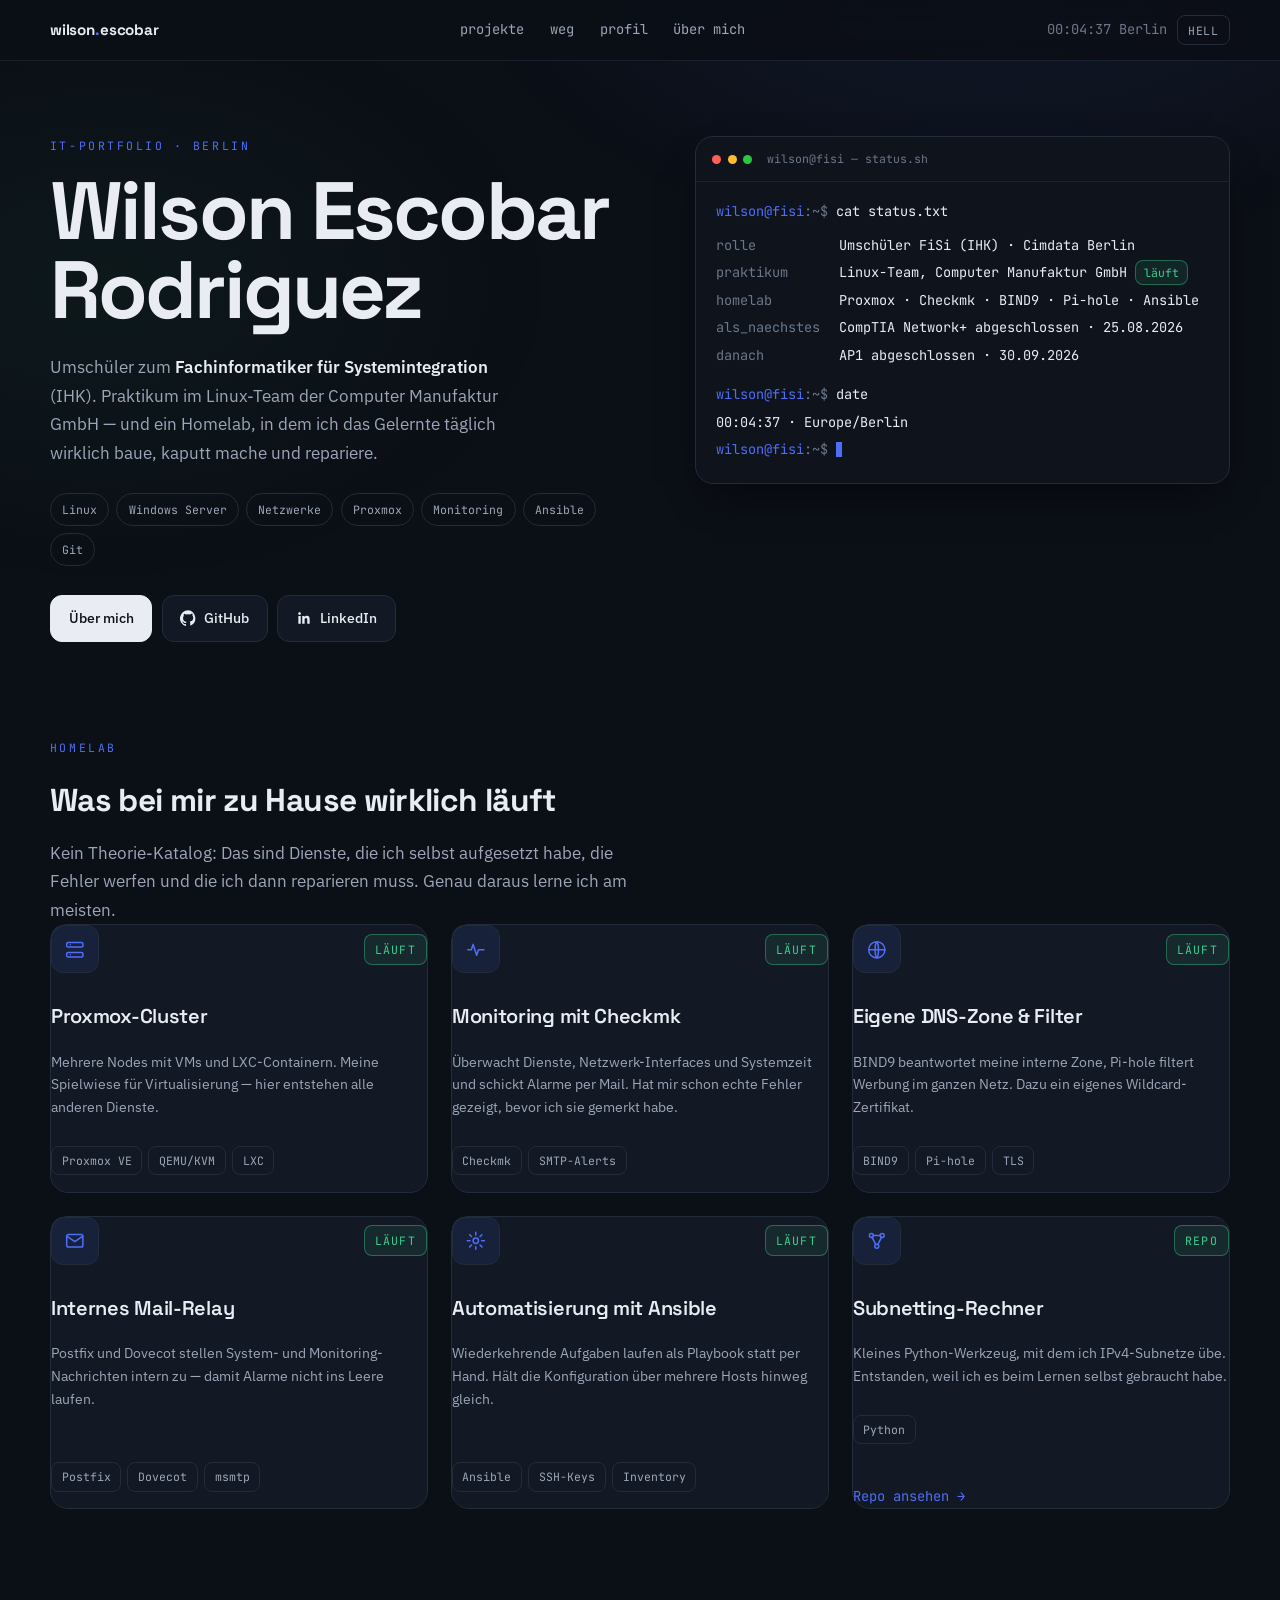
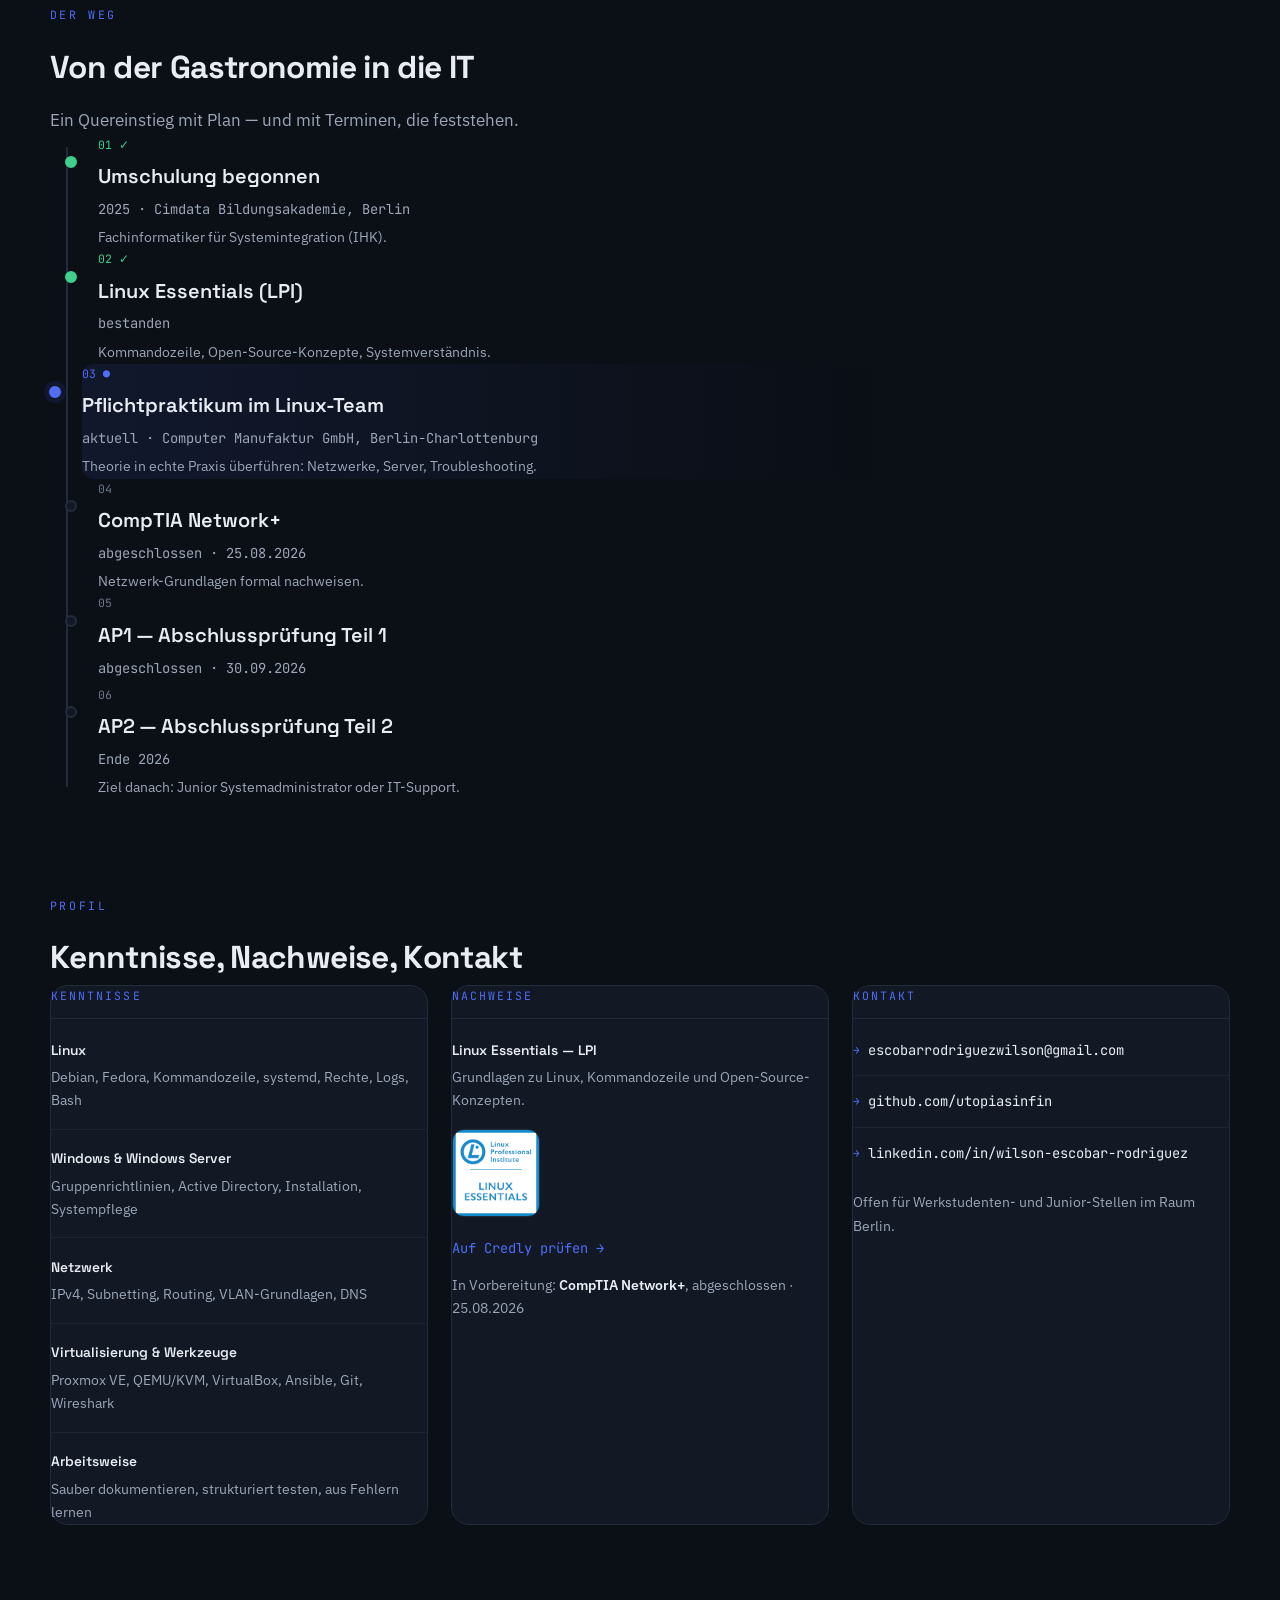
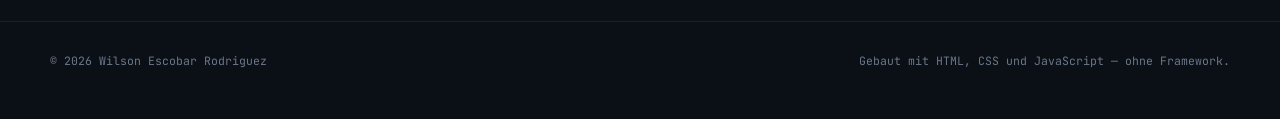
==== commit 1846ddf1: "Portfolio komplett neu" ====
--- a/index.html
+++ b/index.html
@@ -35,7 +35,7 @@
   <section class="shell hero">
     <div>
       <p class="eyebrow">IT-Portfolio · Berlin</p>
-      <h1 class="hero__name">Wilson<br>Escobar <em>Rodriguez</em></h1>
+      <h1 class="hero__name">Wilson Escobar Rodriguez</h1>
       <p class="hero__lead">
         Umschüler zum <b>Fachinformatiker für Systemintegration</b> (IHK).
         Praktikum im Linux-Team der Computer Manufaktur GmbH — und ein Homelab,
@@ -182,51 +182,45 @@
     <ol class="path">
       <li class="step step--done">
         <span class="step__mark">01 ✓</span>
-        <div class="step__body">
+        
           <h3 class="step__title">Umschulung begonnen</h3>
           <span class="step__when">2025 · Cimdata Bildungsakademie, Berlin</span>
           <p class="step__note">Fachinformatiker für Systemintegration (IHK).</p>
-        </div>
-      </li>
+        </li>
       <li class="step step--done">
         <span class="step__mark">02 ✓</span>
-        <div class="step__body">
+        
           <h3 class="step__title">Linux Essentials (LPI)</h3>
           <span class="step__when">bestanden</span>
           <p class="step__note">Kommandozeile, Open-Source-Konzepte, Systemverständnis.</p>
-        </div>
-      </li>
+        </li>
       <li class="step step--now">
         <span class="step__mark">03 ●</span>
-        <div class="step__body">
+        
           <h3 class="step__title">Pflichtpraktikum im Linux-Team</h3>
           <span class="step__when">aktuell · Computer Manufaktur GmbH, Berlin-Charlottenburg</span>
           <p class="step__note">Theorie in echte Praxis überführen: Netzwerke, Server, Troubleshooting.</p>
-        </div>
-      </li>
+        </li>
       <li class="step">
         <span class="step__mark">04</span>
-        <div class="step__body">
+        
           <h3 class="step__title">CompTIA Network+</h3>
           <span class="step__when" data-exam="comptia">…</span>
           <p class="step__note">Netzwerk-Grundlagen formal nachweisen.</p>
-        </div>
-      </li>
+        </li>
       <li class="step">
         <span class="step__mark">05</span>
-        <div class="step__body">
+        
           <h3 class="step__title">AP1 — Abschlussprüfung Teil 1</h3>
           <span class="step__when" data-exam="ap1">…</span>
-        </div>
-      </li>
+        </li>
       <li class="step">
         <span class="step__mark">06</span>
-        <div class="step__body">
+        
           <h3 class="step__title">AP2 — Abschlussprüfung Teil 2</h3>
           <span class="step__when">Ende 2026</span>
           <p class="step__note">Ziel danach: Junior Systemadministrator oder IT-Support.</p>
-        </div>
-      </li>
+        </li>
     </ol>
   </section>
 
@@ -261,7 +255,7 @@
           <dd>Grundlagen zu Linux, Kommandozeile und Open-Source-Konzepten.</dd>
         </dl>
         <a href="https://www.credly.com/badges/2270f768-bf8d-4909-a984-451cb5a13ea4" target="_blank" rel="noreferrer">
-          <img class="badge-img" src="./assets/images/linux-essentials-badge.png" alt="Linux Essentials Badge des Linux Professional Institute" loading="lazy">
+          <img class="badge-img" src="./assets/img/linux-essentials-badge.png" alt="Linux Essentials Badge des Linux Professional Institute" loading="lazy">
         </a>
         <p class="note"><a class="card__link" href="https://www.credly.com/badges/2270f768-bf8d-4909-a984-451cb5a13ea4" target="_blank" rel="noreferrer">Auf Credly prüfen →</a></p>
         <p class="note">In Vorbereitung: <b>CompTIA Network+</b>, <span data-exam="comptia">…</span></p>
--- a/assets/css/style.css
+++ b/assets/css/style.css
@@ -22,9 +22,9 @@
   --fg:         #e9edf3;
   --fg-dim:     #9ba7b8;
   --fg-faint:   #6b7889;
-  --accent:     #ff4d82;   /* aus Debians Rot abgeleitet, fuer Dunkel aufgehellt */
-  --accent-soft: rgba(255,77,130,.10);
-  --on-accent:  #12060b;
+  --accent:     #4f6ef7;   /* ruhiges Indigo — klar, professionell, kein Rot */
+  --accent-soft: rgba(79,110,247,.10);
+  --on-accent:  #ffffff;
   --live:       #3fcf8e;
   --live-soft:  rgba(63,207,142,.10);
   --shadow:     0 18px 40px -18px rgba(0,0,0,.75);
@@ -64,8 +64,8 @@
   --fg:         #101722;
   --fg-dim:     #4f5c6e;
   --fg-faint:   #77839a;
-  --accent:     #c10a4c;
-  --accent-soft: rgba(193,10,76,.08);
+  --accent:     #2e50e8;
+  --accent-soft: rgba(46,80,232,.08);
   --on-accent:  #ffffff;
   --live:       #12805a;
   --live-soft:  rgba(18,128,90,.10);
@@ -176,7 +176,7 @@
   text-wrap:balance;
 }
 .hero__name em{
-  font-style:normal; display:block; color:var(--fg-dim);
+  font-style:normal;
 }
 .hero__lead{
   margin:1.4rem 0 0; max-width:46ch;
@@ -278,100 +278,160 @@
   background:var(--ink-2);
   border:1px solid var(--line);
   border-radius:var(--r-lg);
-  padding:clamp(1.2rem,1rem+.6vw,1.6rem);
+  padding:clamp(1.6rem,1.3rem+1vw,2.2rem);
+  gap:.5rem;
   transition:border-color .2s ease, transform .2s ease, box-shadow .2s ease;
 }
 .card:hover{ border-color:var(--accent); transform:translateY(-3px); box-shadow:var(--shadow); }
-.card__top{ display:flex; align-items:center; justify-content:space-between; gap:.75rem; }
+.card__top{
+  display:flex; align-items:center; justify-content:space-between; gap:.75rem;
+  margin-bottom:.5rem;
+}
 .card__icon{
-  width:2.4rem; height:2.4rem; flex:none;
+  width:3rem; height:3rem; flex:none;
   display:grid; place-items:center;
   border-radius:var(--r-md);
   border:1px solid var(--line);
   background:var(--accent-soft); color:var(--accent);
 }
-.card__icon svg{ width:1.15rem; height:1.15rem; }
+.card__icon svg{ width:1.35rem; height:1.35rem; }
 .card__status{
   font-family:var(--mono); font-size:var(--t-micro);
   letter-spacing:.1em; text-transform:uppercase;
-  padding:.25rem .55rem; border-radius:var(--r-sm);
+  padding:.3rem .65rem; border-radius:var(--r-sm);
   border:1px solid color-mix(in srgb, var(--live) 40%, transparent);
   background:var(--live-soft); color:var(--live); white-space:nowrap;
 }
 .card__title{
   font-family:var(--display); font-weight:600;
   font-size:var(--t-h3); letter-spacing:-.015em;
-  margin:1rem 0 0;
-}
-.card__text{ margin:.55rem 0 0; color:var(--fg-dim); font-size:var(--t-small); flex:1; }
-.card__stack{ display:flex; flex-wrap:wrap; gap:.35rem; margin-top:1.1rem; list-style:none; padding:0; }
+  margin:.6rem 0 0;
+}
+.card__text{
+  margin:.6rem 0 0; color:var(--fg-dim);
+  font-size:var(--t-small); flex:1; line-height:1.65;
+}
+.card__stack{
+  display:flex; flex-wrap:wrap; gap:.4rem;
+  margin-top:1.2rem; list-style:none; padding:0;
+}
 .card__stack li{
   font-family:var(--mono); font-size:var(--t-micro); color:var(--fg-dim);
-  border:1px solid var(--line); border-radius:var(--r-sm); padding:.2rem .5rem;
+  border:1px solid var(--line); border-radius:var(--r-sm);
+  padding:.25rem .6rem;
 }
 .card__link{
-  margin-top:.9rem; font-family:var(--mono); font-size:var(--t-small);
+  margin-top:1rem; font-family:var(--mono); font-size:var(--t-small);
   color:var(--accent); text-decoration:none;
 }
 .card__link:hover{ text-decoration:underline; }
 
-/* ---------- Weg / Zeitleiste (echte Reihenfolge => Nummern sind hier sinnvoll) ---------- */
-.path{ list-style:none; margin:0; padding:0; display:grid; gap:0; }
+/* ---------- Zeitleiste ---------- */
+.path{
+  list-style:none; margin:0; padding:0;
+  position:relative;
+  padding-left:3rem;
+}
+.path::before{
+  content:"";
+  position:absolute; top:.8rem; bottom:.8rem; left:1rem;
+  width:2px; background:var(--line); border-radius:2px;
+}
 .step{
-  display:grid;
-  grid-template-columns:auto minmax(0,1fr);
-  gap:0 clamp(1rem,.6rem+1.4vw,2rem);
-  padding-block:clamp(1rem,.8rem+.5vw,1.35rem);
-  border-top:1px solid var(--line-soft);
-}
-.step:last-child{ border-bottom:1px solid var(--line-soft); }
+  position:relative;
+  padding:clamp(1rem,.8rem+.5vw,1.4rem) 0;
+  padding-left:clamp(1rem,.8rem+.8vw,1.8rem);
+}
+/* Punkt auf der Linie */
+.step::before{
+  content:"";
+  position:absolute; left:-2.05rem; top:1.35rem;
+  width:12px; height:12px; border-radius:50%;
+  border:2px solid var(--line); background:var(--ink-2);
+  z-index:1;
+}
+.step--done::before{ background:var(--live); border-color:var(--live); }
+.step--now::before{
+  background:var(--accent); border-color:var(--accent);
+  box-shadow:0 0 0 5px var(--accent-soft);
+}
+/* aktueller Schritt bekommt Hintergrund */
+.step--now{
+  background:linear-gradient(90deg, var(--accent-soft), transparent 70%);
+  border-radius:var(--r-md);
+  margin-left:-1rem; padding-left:calc(clamp(1rem,.8rem+.8vw,1.8rem) + 1rem);
+}
 .step__mark{
+  font-family:var(--mono); font-size:var(--t-micro);
+  color:var(--fg-faint); margin-bottom:.3rem; display:block;
+}
+.step--done .step__mark{ color:var(--live); }
+.step--now  .step__mark{ color:var(--accent); }
+.step__title{
+  font-family:var(--display); font-weight:600;
+  font-size:var(--t-h3); margin:0 0 .3rem;
+}
+.step__when{
   font-family:var(--mono); font-size:var(--t-small);
-  color:var(--fg-faint); padding-top:.15rem; white-space:nowrap;
-}
-.step__body{ display:flex; flex-wrap:wrap; align-items:baseline; gap:.5rem 1rem; }
-.step__title{ font-family:var(--display); font-weight:600; font-size:var(--t-h3); margin:0; }
-.step__when{ font-family:var(--mono); font-size:var(--t-small); color:var(--fg-dim); }
-.step__note{ flex-basis:100%; margin:.25rem 0 0; color:var(--fg-dim); font-size:var(--t-small); }
-.step--done .step__mark{ color:var(--live); }
-.step--now{ background:linear-gradient(90deg, var(--accent-soft), transparent 55%); }
-.step--now .step__mark{ color:var(--accent); }
+  color:var(--fg-dim); display:block; margin-bottom:.3rem;
+}
+.step__note{ color:var(--fg-dim); font-size:var(--t-small); margin:.2rem 0 0; }
 
 /* ---------- Untere Spalten ---------- */
 .split{
   display:grid;
   grid-template-columns:repeat(auto-fit, minmax(min(100%, 17rem), 1fr));
   gap:var(--gap);
-  align-items:start;
+  align-items:stretch;   /* alle Panels gleich hoch */
 }
 .panel{
   background:var(--ink-2); border:1px solid var(--line);
-  border-radius:var(--r-lg); padding:clamp(1.2rem,1rem+.6vw,1.6rem);
+  border-radius:var(--r-lg);
+  padding:clamp(1.4rem,1.1rem+.8vw,2rem);
+  display:flex; flex-direction:column; gap:0;
 }
 .panel__title{
   font-family:var(--mono); font-size:var(--t-micro);
   letter-spacing:.18em; text-transform:uppercase; color:var(--accent);
-  margin:0 0 1rem;
-}
-.deflist{ margin:0; }
+  margin:0 0 1.2rem; padding-bottom:.8rem;
+  border-bottom:1px solid var(--line);
+}
+.deflist{ margin:0; display:flex; flex-direction:column; gap:0; }
 .deflist dt{
   font-family:var(--display); font-weight:600; font-size:var(--t-small);
-  margin-top:1rem;
+  margin:1.1rem 0 0; color:var(--fg);
 }
 .deflist dt:first-child{ margin-top:0; }
-.deflist dd{ margin:.2rem 0 0; color:var(--fg-dim); font-size:var(--t-small); }
-.linklist{ list-style:none; margin:0; padding:0; }
-.linklist li + li{ margin-top:.7rem; padding-top:.7rem; border-top:1px solid var(--line-soft); }
+.deflist dd{
+  margin:.25rem 0 0; color:var(--fg-dim); font-size:var(--t-small);
+  padding-bottom:1rem; border-bottom:1px solid var(--line-soft);
+}
+.deflist dd:last-child{ border-bottom:none; padding-bottom:0; }
+
+.linklist{ list-style:none; margin:0; padding:0; display:flex; flex-direction:column; gap:0; }
+.linklist li{
+  padding:.85rem 0;
+  border-bottom:1px solid var(--line-soft);
+}
+.linklist li:first-child{ padding-top:0; }
+.linklist li:last-child{ border-bottom:none; }
 .linklist a{
   font-family:var(--mono); font-size:var(--t-small);
-  color:var(--fg); text-decoration:none; overflow-wrap:anywhere;
+  color:var(--fg); text-decoration:none;
+  display:flex; align-items:center; gap:.5rem;
+}
+.linklist a::before{
+  content:"→"; color:var(--accent); font-size:.8em; flex-shrink:0;
 }
 .linklist a:hover{ color:var(--accent); }
+
 .badge-img{
-  width:104px; height:auto; margin-top:1rem; display:block;
+  width:88px; height:88px; object-fit:contain;
+  display:block; margin:1rem 0 .5rem;
   border-radius:var(--r-md); border:1px solid var(--line);
-}
-.note{ margin:1rem 0 0; color:var(--fg-dim); font-size:var(--t-small); }
+  background:var(--ink-3);
+}
+.note{ margin:.8rem 0 0; color:var(--fg-dim); font-size:var(--t-small); }
 .note b{ color:var(--fg); font-weight:600; }
 
 /* ---------- Fuss ---------- */
@@ -384,14 +444,20 @@
 
 /* ---------- Profilseite ---------- */
 .profile{
-  display:grid; grid-template-columns:auto minmax(0,1fr);
-  gap:clamp(1.2rem,1rem+2vw,2.5rem); align-items:center;
+  display:grid;
+  grid-template-columns:auto minmax(0,1fr);
+  gap:clamp(1.5rem,1rem+2.5vw,3rem);
+  align-items:start;
   padding-block:clamp(2rem,1.5rem+3vw,4rem) 2rem;
 }
-@media (max-width:640px){ .profile{ grid-template-columns:1fr; } }
+@media (max-width:600px){
+  .profile{ grid-template-columns:1fr; }
+  .profile__photo{ width:140px; }
+}
 .profile__photo{
-  width:clamp(7rem,18vw,11rem); aspect-ratio:1; object-fit:cover;
+  width:clamp(8rem,16vw,12rem); aspect-ratio:1; object-fit:cover;
   border-radius:var(--r-lg); border:1px solid var(--line);
+  box-shadow:var(--shadow); flex-shrink:0;
 }
 .prose{ max-width:70ch; }
 .prose p{ margin:0 0 1.1rem; color:var(--fg-dim); }
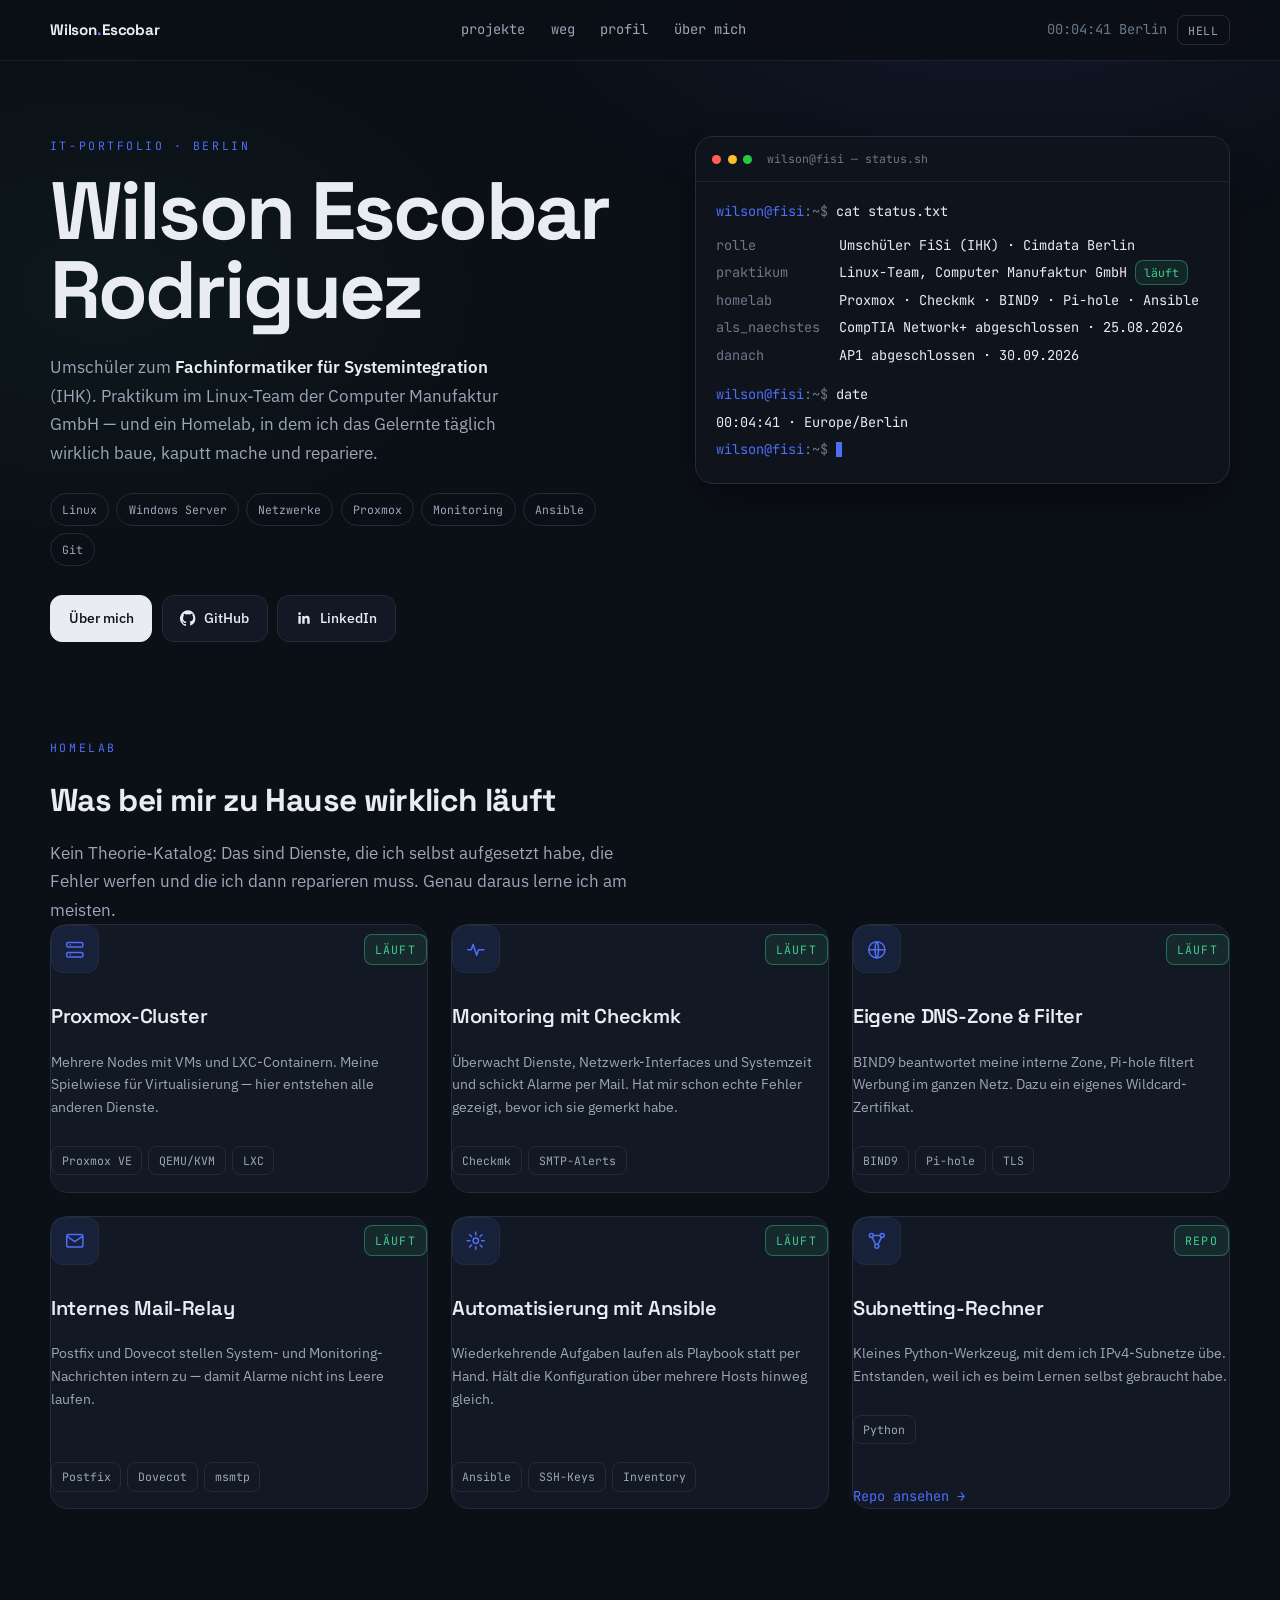
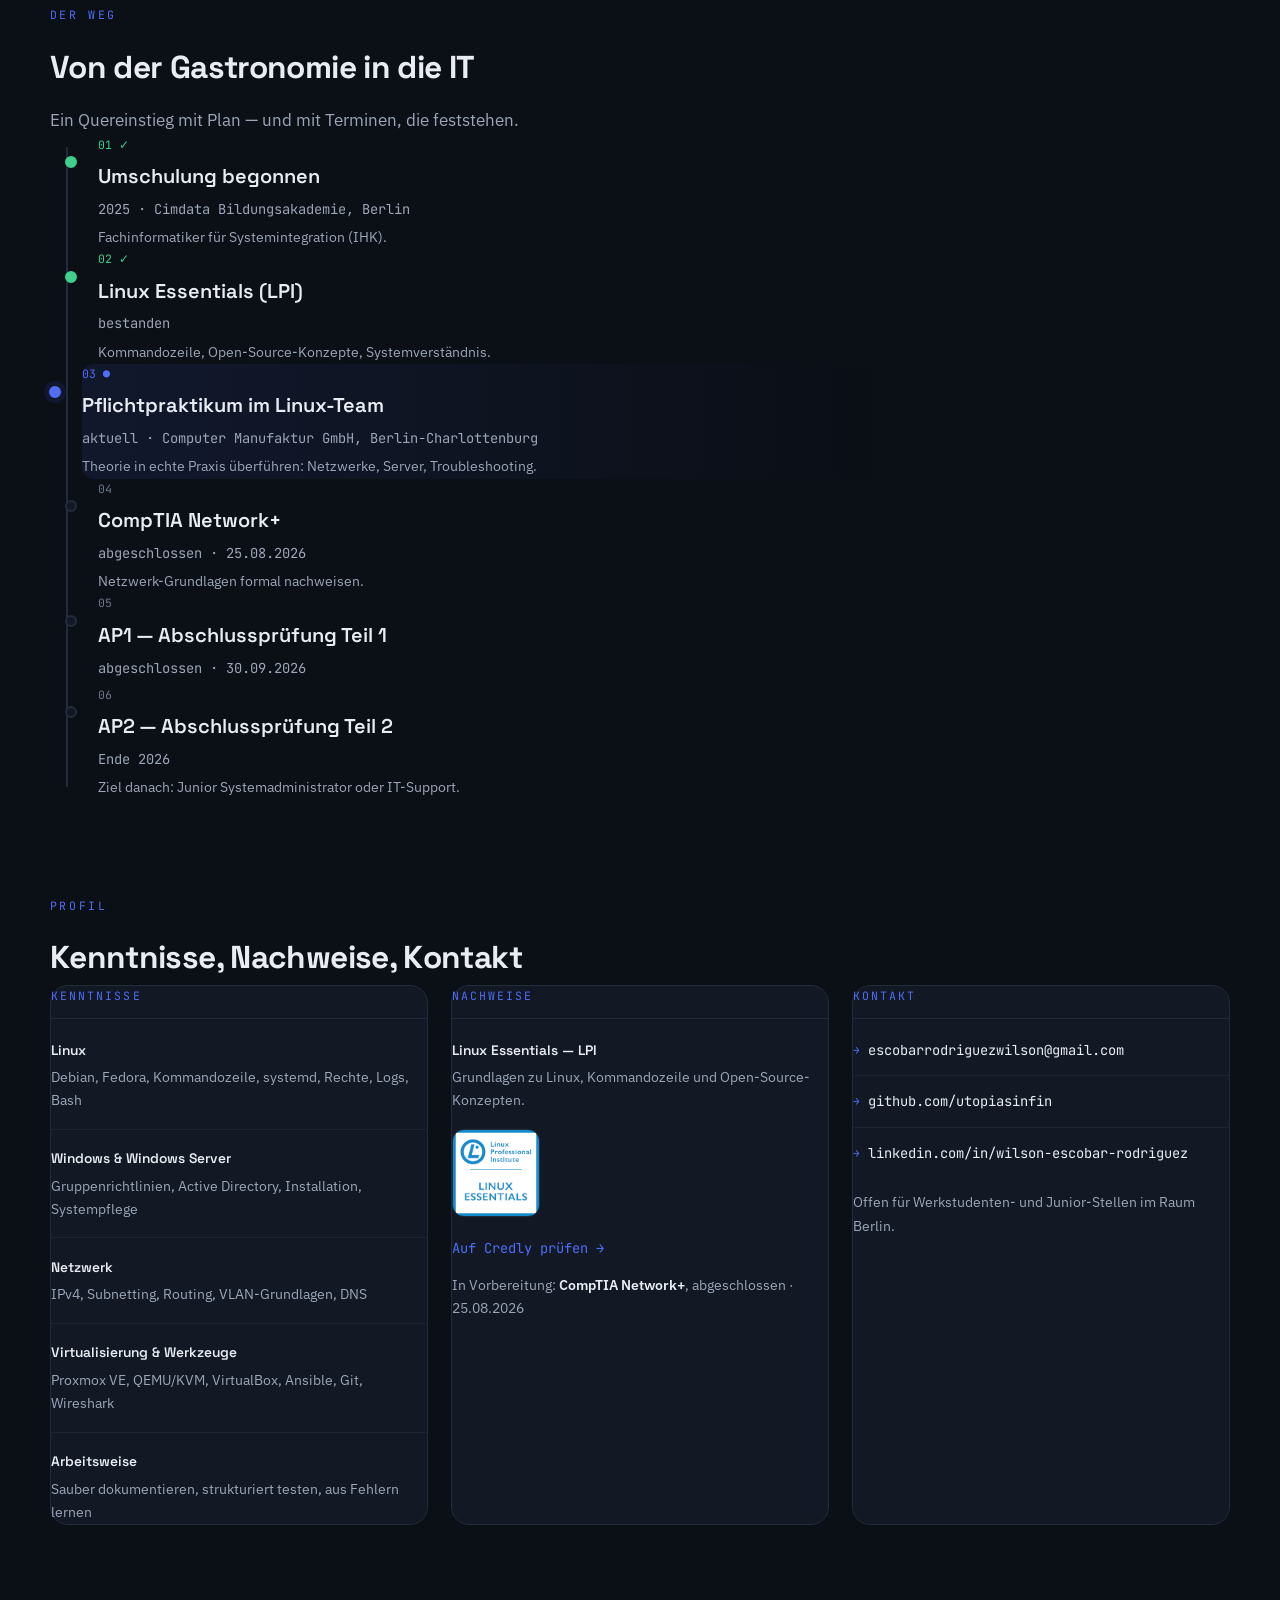
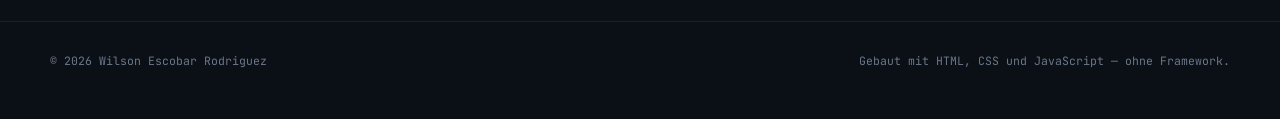
==== commit f7278fb1: "Brand grossgeschrieben, Foto-Layout repariert" ====
--- a/index.html
+++ b/index.html
@@ -15,7 +15,7 @@
 
 <header class="topbar">
   <div class="shell topbar__in">
-    <a class="brand" href="./index.html">wilson<span>.</span>escobar</a>
+    <a class="brand" href="./index.html">Wilson<span>.</span>Escobar</a>
     <nav class="topnav">
       <a href="#projekte">projekte</a>
       <a href="#weg">weg</a>
--- a/assets/css/style.css
+++ b/assets/css/style.css
@@ -444,18 +444,14 @@
 
 /* ---------- Profilseite ---------- */
 .profile{
-  display:grid;
-  grid-template-columns:auto minmax(0,1fr);
-  gap:clamp(1.5rem,1rem+2.5vw,3rem);
-  align-items:start;
+  display:flex;
+  flex-direction:column;
+  align-items:flex-start;
+  gap:clamp(1.5rem,1rem+2vw,2.5rem);
   padding-block:clamp(2rem,1.5rem+3vw,4rem) 2rem;
 }
-@media (max-width:600px){
-  .profile{ grid-template-columns:1fr; }
-  .profile__photo{ width:140px; }
-}
 .profile__photo{
-  width:clamp(8rem,16vw,12rem); aspect-ratio:1; object-fit:cover;
+  width:clamp(8rem,14vw,11rem); aspect-ratio:1; object-fit:cover;
   border-radius:var(--r-lg); border:1px solid var(--line);
   box-shadow:var(--shadow); flex-shrink:0;
 }
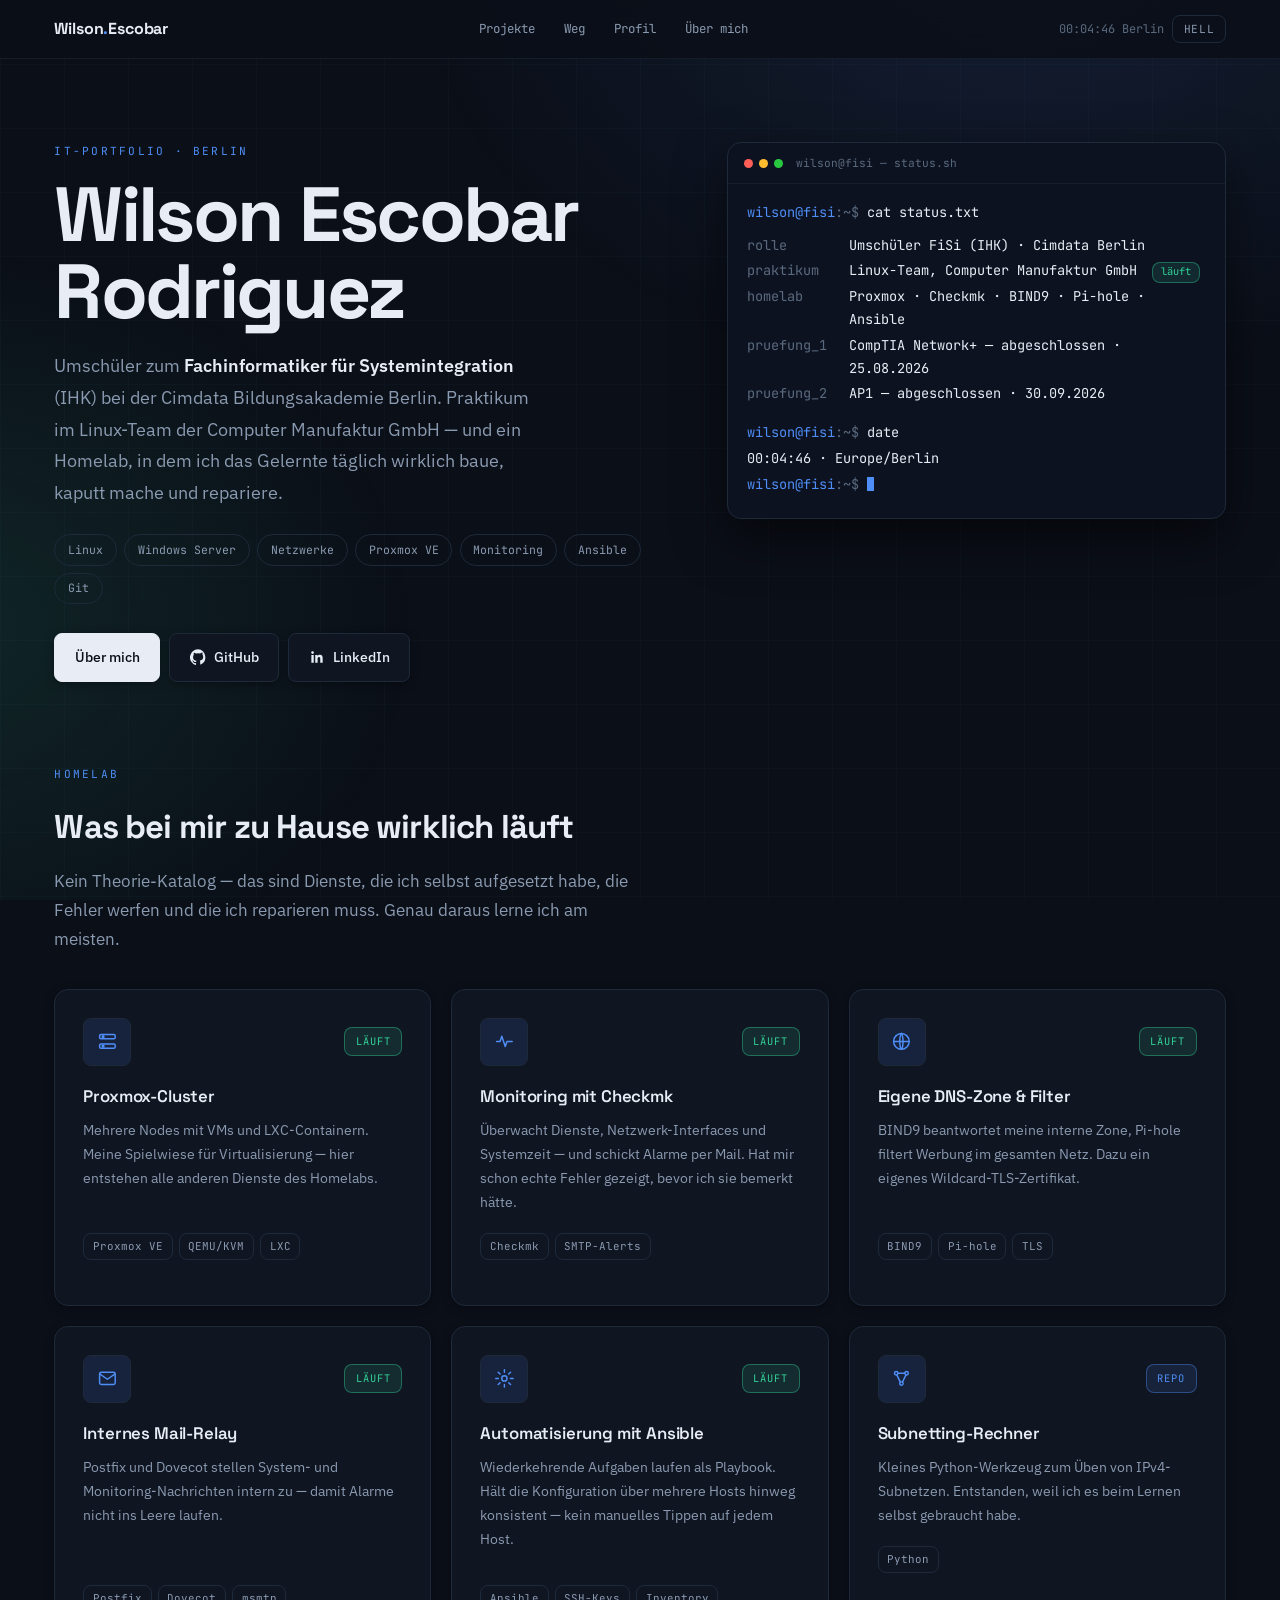
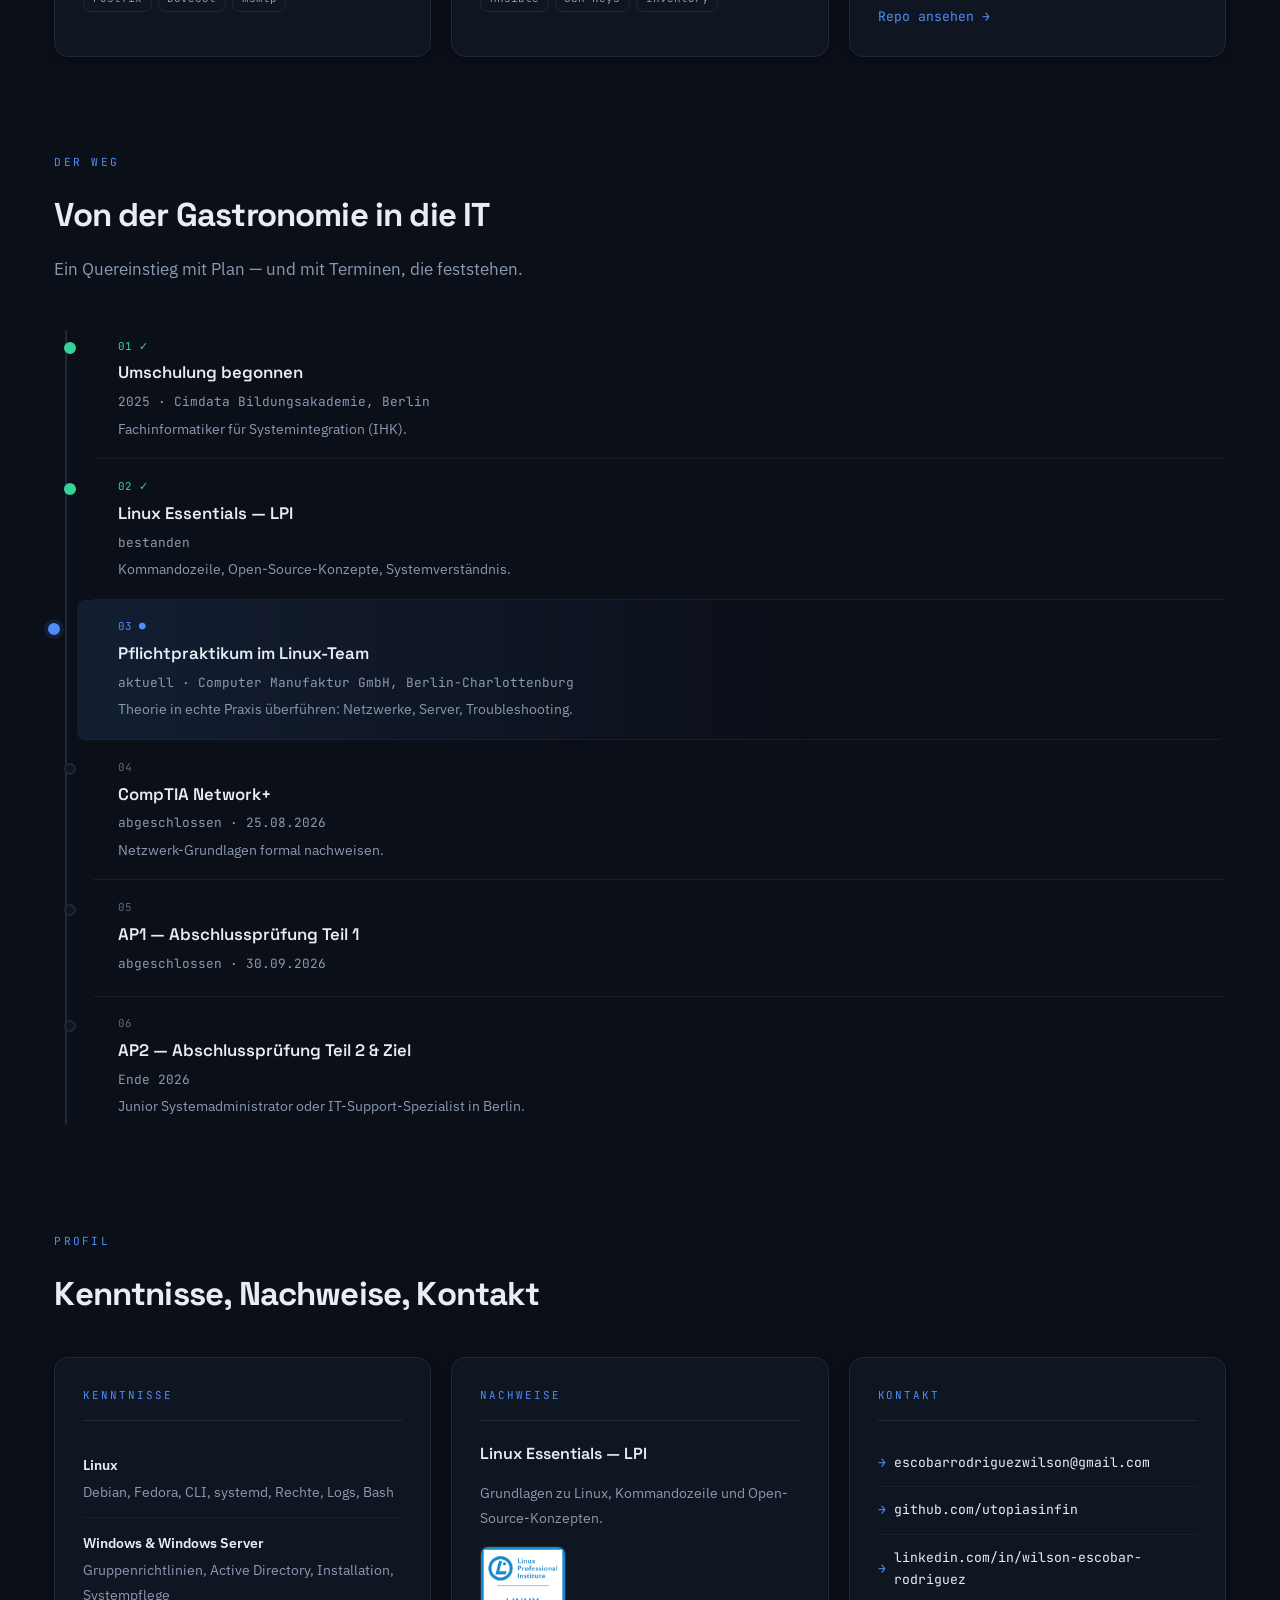
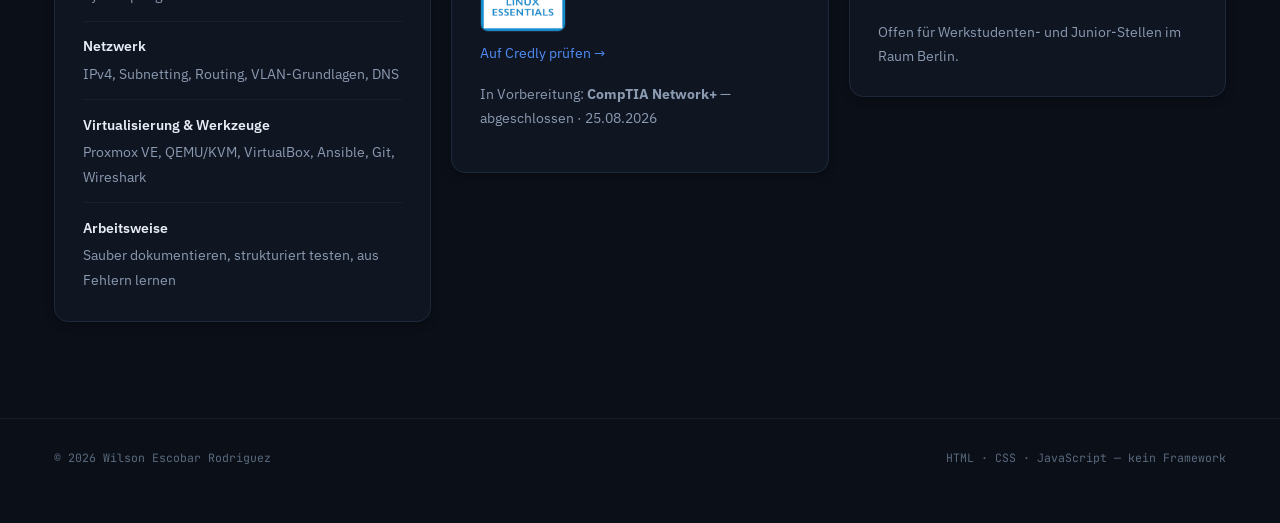
==== commit 5fc6ea56: "Portfolio v4: sauber von Grund auf neu" ====
--- a/index.html
+++ b/index.html
@@ -4,144 +4,126 @@
 <meta charset="utf-8">
 <meta name="viewport" content="width=device-width, initial-scale=1">
 <title>Wilson Escobar Rodriguez — IT-Portfolio</title>
-<meta name="description" content="IT-Portfolio von Wilson Escobar Rodriguez: Umschüler Fachinformatiker Systemintegration in Berlin. Linux, Netzwerke, Virtualisierung und ein Homelab zum Üben.">
-
+<meta name="description" content="IT-Portfolio von Wilson Escobar Rodriguez, Umschüler Fachinformatiker Systemintegration, Berlin.">
 <link rel="preconnect" href="https://fonts.googleapis.com">
 <link rel="preconnect" href="https://fonts.gstatic.com" crossorigin>
-<link href="https://fonts.googleapis.com/css2?family=Space+Grotesk:wght@500;600;700&family=IBM+Plex+Sans:wght@400;500;600&family=JetBrains+Mono:wght@400;500&display=swap" rel="stylesheet">
+<link href="https://fonts.googleapis.com/css2?family=Space+Grotesk:wght@500;600;700&family=IBM+Plex+Sans:ital,wght@0,400;0,500;0,600;1,400&family=JetBrains+Mono:wght@400;500&display=swap" rel="stylesheet">
 <link rel="stylesheet" href="./assets/css/style.css">
 </head>
 <body>
 
 <header class="topbar">
   <div class="shell topbar__in">
-    <a class="brand" href="./index.html">Wilson<span>.</span>Escobar</a>
-    <nav class="topnav">
-      <a href="#projekte">projekte</a>
-      <a href="#weg">weg</a>
-      <a href="#profil">profil</a>
-      <a href="./profil.html">über mich</a>
+    <a class="brand" href="./index.html">Wilson<b>.</b>Escobar</a>
+    <nav class="topnav" aria-label="Hauptnavigation">
+      <a href="#projekte">Projekte</a>
+      <a href="#weg">Weg</a>
+      <a href="#profil">Profil</a>
+      <a href="./profil.html">Über mich</a>
     </nav>
     <div class="topbar__end">
-      <span class="clock" data-clock>—</span>
-      <button class="switch" type="button" data-theme-switch>Hell</button>
+      <span class="clock" data-clock></span>
+      <button class="sw" type="button" data-theme-sw>Hell</button>
     </div>
   </div>
 </header>
 
 <main>
 
-  <!-- ---------------- Hero ---------------- -->
+  <!-- Hero -->
   <section class="shell hero">
     <div>
       <p class="eyebrow">IT-Portfolio · Berlin</p>
       <h1 class="hero__name">Wilson Escobar Rodriguez</h1>
       <p class="hero__lead">
-        Umschüler zum <b>Fachinformatiker für Systemintegration</b> (IHK).
-        Praktikum im Linux-Team der Computer Manufaktur GmbH — und ein Homelab,
-        in dem ich das Gelernte täglich wirklich baue, kaputt mache und repariere.
+        Umschüler zum <b>Fachinformatiker für Systemintegration</b> (IHK) bei der Cimdata Bildungsakademie Berlin.
+        Praktikum im Linux-Team der Computer Manufaktur GmbH —
+        und ein Homelab, in dem ich das Gelernte täglich wirklich baue, kaputt mache und repariere.
       </p>
-
-      <ul class="tags">
-        <li>Linux</li>
-        <li>Windows Server</li>
-        <li>Netzwerke</li>
-        <li>Proxmox</li>
-        <li>Monitoring</li>
-        <li>Ansible</li>
-        <li>Git</li>
+      <ul class="chips">
+        <li>Linux</li><li>Windows Server</li><li>Netzwerke</li>
+        <li>Proxmox VE</li><li>Monitoring</li><li>Ansible</li><li>Git</li>
       </ul>
-
       <div class="actions">
-        <a class="action action--solid" href="./profil.html">Über mich</a>
-        <a class="action" href="https://github.com/utopiasinfin" target="_blank" rel="noreferrer">
+        <a class="btn btn--solid" href="./profil.html">Über mich</a>
+        <a class="btn" href="https://github.com/utopiasinfin" target="_blank" rel="noreferrer">
           <svg viewBox="0 0 24 24" fill="currentColor" aria-hidden="true"><path d="M12 .5a12 12 0 0 0-3.8 23.4c.6.1.8-.3.8-.6v-2.2c-3.3.7-4-1.4-4-1.4-.6-1.4-1.4-1.8-1.4-1.8-1.1-.8.1-.8.1-.8 1.2.1 1.9 1.2 1.9 1.2 1.1 1.9 2.9 1.3 3.6 1 .1-.8.4-1.3.7-1.6-2.6-.3-5.3-1.3-5.3-5.8 0-1.3.5-2.4 1.2-3.2-.1-.3-.5-1.5.1-3.1 0 0 1-.3 3.3 1.2a11.4 11.4 0 0 1 6 0C17.5 4.9 18.5 5.2 18.5 5.2c.6 1.6.2 2.8.1 3.1.8.8 1.2 1.9 1.2 3.2 0 4.5-2.7 5.5-5.3 5.8.4.4.8 1.1.8 2.2v3.2c0 .3.2.7.8.6A12 12 0 0 0 12 .5z"/></svg>
           GitHub
         </a>
-        <a class="action" href="https://www.linkedin.com/in/wilson-escobar-rodriguez-5b5845323/" target="_blank" rel="noreferrer">
+        <a class="btn" href="https://www.linkedin.com/in/wilson-escobar-rodriguez-5b5845323/" target="_blank" rel="noreferrer">
           <svg viewBox="0 0 24 24" fill="currentColor" aria-hidden="true"><path d="M20.45 20.45h-3.56v-5.57c0-1.33-.03-3.04-1.85-3.04-1.85 0-2.13 1.45-2.13 2.95v5.66H9.35V9h3.42v1.56h.05c.48-.9 1.65-1.85 3.39-1.85 3.62 0 4.29 2.38 4.29 5.47v6.27zM5.34 7.43a2.06 2.06 0 1 1 0-4.12 2.06 2.06 0 0 1 0 4.12zM3.56 20.45h3.56V9H3.56v11.45z"/></svg>
           LinkedIn
         </a>
       </div>
     </div>
 
-    <!-- Signatur-Element -->
+    <!-- Terminal -->
     <div class="term">
       <div class="term__bar">
-        <span class="term__dot"></span><span class="term__dot"></span><span class="term__dot"></span>
-        <span class="term__name">wilson@fisi — status.sh</span>
+        <span class="dot dot--r"></span>
+        <span class="dot dot--y"></span>
+        <span class="dot dot--g"></span>
+        <span class="term__file">wilson@fisi — status.sh</span>
       </div>
       <div class="term__body">
-        <p class="term__row" data-boot><span class="term__ps1">wilson@fisi</span>cat status.txt</p>
-        <div class="term__grid" data-boot>
-          <span class="term__k">rolle</span>
-          <span class="term__v">Umschüler FiSi (IHK) · Cimdata Berlin</span>
-
-          <span class="term__k">praktikum</span>
-          <span class="term__v">Linux-Team, Computer Manufaktur GmbH <span class="pill">läuft</span></span>
-
-          <span class="term__k">homelab</span>
-          <span class="term__v">Proxmox · Checkmk · BIND9 · Pi-hole · Ansible</span>
-
-          <span class="term__k">als_naechstes</span>
-          <span class="term__v">CompTIA Network+ <span data-exam="comptia">…</span></span>
-
-          <span class="term__k">danach</span>
-          <span class="term__v">AP1 <span data-exam="ap1">…</span></span>
-        </div>
-        <p class="term__row" data-boot><span class="term__ps1">wilson@fisi</span>date</p>
+        <p class="term__row" data-boot><span class="ps1">wilson@fisi</span>cat status.txt</p>
+        <div class="kv" data-boot>
+          <span class="k">rolle</span>       <span class="v">Umschüler FiSi (IHK) · Cimdata Berlin</span>
+          <span class="k">praktikum</span>   <span class="v">Linux-Team, Computer Manufaktur GmbH <span class="pill">läuft</span></span>
+          <span class="k">homelab</span>     <span class="v">Proxmox · Checkmk · BIND9 · Pi-hole · Ansible</span>
+          <span class="k">pruefung_1</span>  <span class="v">CompTIA Network+ — <span data-exam="comptia">…</span></span>
+          <span class="k">pruefung_2</span>  <span class="v">AP1 — <span data-exam="ap1">…</span></span>
+        </div>
+        <p class="term__row" data-boot><span class="ps1">wilson@fisi</span>date</p>
         <p class="term__row" data-boot data-clock-long>…</p>
-        <p class="term__row" data-boot><span class="term__ps1">wilson@fisi</span><span class="caret"></span></p>
-      </div>
-    </div>
-  </section>
-
-  <!-- ---------------- Projekte ---------------- -->
+        <p class="term__row" data-boot><span class="ps1">wilson@fisi</span><span class="caret"></span></p>
+      </div>
+    </div>
+  </section>
+
+  <!-- Projekte -->
   <section class="shell sec rise" id="projekte">
     <div class="sec__head">
       <p class="eyebrow">Homelab</p>
       <h2 class="sec__title">Was bei mir zu Hause wirklich läuft</h2>
-      <p class="sec__note">
-        Kein Theorie-Katalog: Das sind Dienste, die ich selbst aufgesetzt habe, die Fehler
-        werfen und die ich dann reparieren muss. Genau daraus lerne ich am meisten.
-      </p>
-    </div>
-
+      <p class="sec__note">Kein Theorie-Katalog — das sind Dienste, die ich selbst aufgesetzt habe, die Fehler werfen und die ich reparieren muss. Genau daraus lerne ich am meisten.</p>
+    </div>
     <div class="cards">
-      <article class="card">
-        <div class="card__top">
-          <span class="card__icon"><svg viewBox="0 0 24 24" fill="none" stroke="currentColor" stroke-width="1.7" stroke-linecap="round" stroke-linejoin="round"><rect x="3" y="4" width="18" height="5" rx="1.5"/><rect x="3" y="15" width="18" height="5" rx="1.5"/><path d="M7 6.5h.01M7 17.5h.01"/></svg></span>
-          <span class="card__status">läuft</span>
+
+      <article class="card">
+        <div class="card__top">
+          <span class="card__icon"><svg viewBox="0 0 24 24" fill="none" stroke="currentColor" stroke-width="1.7" stroke-linecap="round" stroke-linejoin="round"><rect x="3" y="4" width="18" height="5" rx="1.5"/><rect x="3" y="15" width="18" height="5" rx="1.5"/><circle cx="7" cy="6.5" r="1"/><circle cx="7" cy="17.5" r="1"/></svg></span>
+          <span class="card__badge">Läuft</span>
         </div>
         <h3 class="card__title">Proxmox-Cluster</h3>
-        <p class="card__text">Mehrere Nodes mit VMs und LXC-Containern. Meine Spielwiese für Virtualisierung — hier entstehen alle anderen Dienste.</p>
+        <p class="card__text">Mehrere Nodes mit VMs und LXC-Containern. Meine Spielwiese für Virtualisierung — hier entstehen alle anderen Dienste des Homelabs.</p>
         <ul class="card__stack"><li>Proxmox VE</li><li>QEMU/KVM</li><li>LXC</li></ul>
       </article>
 
       <article class="card">
         <div class="card__top">
           <span class="card__icon"><svg viewBox="0 0 24 24" fill="none" stroke="currentColor" stroke-width="1.7" stroke-linecap="round" stroke-linejoin="round"><path d="M3 12h4l2-6 4 12 2-6h6"/></svg></span>
-          <span class="card__status">läuft</span>
+          <span class="card__badge">Läuft</span>
         </div>
         <h3 class="card__title">Monitoring mit Checkmk</h3>
-        <p class="card__text">Überwacht Dienste, Netzwerk-Interfaces und Systemzeit und schickt Alarme per Mail. Hat mir schon echte Fehler gezeigt, bevor ich sie gemerkt habe.</p>
+        <p class="card__text">Überwacht Dienste, Netzwerk-Interfaces und Systemzeit — und schickt Alarme per Mail. Hat mir schon echte Fehler gezeigt, bevor ich sie bemerkt hätte.</p>
         <ul class="card__stack"><li>Checkmk</li><li>SMTP-Alerts</li></ul>
       </article>
 
       <article class="card">
         <div class="card__top">
           <span class="card__icon"><svg viewBox="0 0 24 24" fill="none" stroke="currentColor" stroke-width="1.7" stroke-linecap="round" stroke-linejoin="round"><circle cx="12" cy="12" r="9"/><path d="M3 12h18M12 3c2.5 3 2.5 15 0 18M12 3c-2.5 3-2.5 15 0 18"/></svg></span>
-          <span class="card__status">läuft</span>
+          <span class="card__badge">Läuft</span>
         </div>
         <h3 class="card__title">Eigene DNS-Zone &amp; Filter</h3>
-        <p class="card__text">BIND9 beantwortet meine interne Zone, Pi-hole filtert Werbung im ganzen Netz. Dazu ein eigenes Wildcard-Zertifikat.</p>
+        <p class="card__text">BIND9 beantwortet meine interne Zone, Pi-hole filtert Werbung im gesamten Netz. Dazu ein eigenes Wildcard-TLS-Zertifikat.</p>
         <ul class="card__stack"><li>BIND9</li><li>Pi-hole</li><li>TLS</li></ul>
       </article>
 
       <article class="card">
         <div class="card__top">
           <span class="card__icon"><svg viewBox="0 0 24 24" fill="none" stroke="currentColor" stroke-width="1.7" stroke-linecap="round" stroke-linejoin="round"><rect x="3" y="5" width="18" height="14" rx="2"/><path d="M3.5 7l8.5 6 8.5-6"/></svg></span>
-          <span class="card__status">läuft</span>
+          <span class="card__badge">Läuft</span>
         </div>
         <h3 class="card__title">Internes Mail-Relay</h3>
         <p class="card__text">Postfix und Dovecot stellen System- und Monitoring-Nachrichten intern zu — damit Alarme nicht ins Leere laufen.</p>
@@ -150,133 +132,122 @@
 
       <article class="card">
         <div class="card__top">
-          <span class="card__icon"><svg viewBox="0 0 24 24" fill="none" stroke="currentColor" stroke-width="1.7" stroke-linecap="round" stroke-linejoin="round"><circle cx="12" cy="12" r="3"/><path d="M12 2.5v3M12 18.5v3M2.5 12h3M18.5 12h3M5.2 5.2l2.1 2.1M16.7 16.7l2.1 2.1M18.8 5.2l-2.1 2.1M7.3 16.7l-2.1 2.1"/></svg></span>
-          <span class="card__status">läuft</span>
+          <span class="card__icon"><svg viewBox="0 0 24 24" fill="none" stroke="currentColor" stroke-width="1.7" stroke-linecap="round" stroke-linejoin="round"><circle cx="12" cy="12" r="3"/><path d="M12 2v3M12 19v3M2 12h3M19 12h3M4.9 4.9l2.1 2.1M17 17l2.1 2.1M19.1 4.9L17 7M7 17l-2.1 2.1"/></svg></span>
+          <span class="card__badge">Läuft</span>
         </div>
         <h3 class="card__title">Automatisierung mit Ansible</h3>
-        <p class="card__text">Wiederkehrende Aufgaben laufen als Playbook statt per Hand. Hält die Konfiguration über mehrere Hosts hinweg gleich.</p>
+        <p class="card__text">Wiederkehrende Aufgaben laufen als Playbook. Hält die Konfiguration über mehrere Hosts hinweg konsistent — kein manuelles Tippen auf jedem Host.</p>
         <ul class="card__stack"><li>Ansible</li><li>SSH-Keys</li><li>Inventory</li></ul>
       </article>
 
       <article class="card">
         <div class="card__top">
-          <span class="card__icon"><svg viewBox="0 0 24 24" fill="none" stroke="currentColor" stroke-width="1.7" stroke-linecap="round" stroke-linejoin="round"><circle cx="6" cy="6" r="2.2"/><circle cx="18" cy="6" r="2.2"/><circle cx="12" cy="18" r="2.2"/><path d="M8.2 6h7.6M6.7 8l4 8M17.3 8l-4 8"/></svg></span>
-          <span class="card__status">Repo</span>
+          <span class="card__icon"><svg viewBox="0 0 24 24" fill="none" stroke="currentColor" stroke-width="1.7" stroke-linecap="round" stroke-linejoin="round"><circle cx="6" cy="6" r="2"/><circle cx="18" cy="6" r="2"/><circle cx="12" cy="18" r="2"/><path d="M8 6h8M6.7 8l4 8M17.3 8l-4 8"/></svg></span>
+          <span class="card__badge card__badge--repo">Repo</span>
         </div>
         <h3 class="card__title">Subnetting-Rechner</h3>
-        <p class="card__text">Kleines Python-Werkzeug, mit dem ich IPv4-Subnetze übe. Entstanden, weil ich es beim Lernen selbst gebraucht habe.</p>
+        <p class="card__text">Kleines Python-Werkzeug zum Üben von IPv4-Subnetzen. Entstanden, weil ich es beim Lernen selbst gebraucht habe.</p>
         <ul class="card__stack"><li>Python</li></ul>
         <a class="card__link" href="https://github.com/utopiasinfin/subnetting" target="_blank" rel="noreferrer">Repo ansehen →</a>
       </article>
-    </div>
-  </section>
-
-  <!-- ---------------- Weg ---------------- -->
+
+    </div>
+  </section>
+
+  <!-- Der Weg -->
   <section class="shell sec rise" id="weg">
     <div class="sec__head">
       <p class="eyebrow">Der Weg</p>
       <h2 class="sec__title">Von der Gastronomie in die IT</h2>
       <p class="sec__note">Ein Quereinstieg mit Plan — und mit Terminen, die feststehen.</p>
     </div>
-
-    <ol class="path">
-      <li class="step step--done">
-        <span class="step__mark">01 ✓</span>
-        
-          <h3 class="step__title">Umschulung begonnen</h3>
-          <span class="step__when">2025 · Cimdata Bildungsakademie, Berlin</span>
-          <p class="step__note">Fachinformatiker für Systemintegration (IHK).</p>
-        </li>
-      <li class="step step--done">
-        <span class="step__mark">02 ✓</span>
-        
-          <h3 class="step__title">Linux Essentials (LPI)</h3>
-          <span class="step__when">bestanden</span>
-          <p class="step__note">Kommandozeile, Open-Source-Konzepte, Systemverständnis.</p>
-        </li>
-      <li class="step step--now">
-        <span class="step__mark">03 ●</span>
-        
-          <h3 class="step__title">Pflichtpraktikum im Linux-Team</h3>
-          <span class="step__when">aktuell · Computer Manufaktur GmbH, Berlin-Charlottenburg</span>
-          <p class="step__note">Theorie in echte Praxis überführen: Netzwerke, Server, Troubleshooting.</p>
-        </li>
-      <li class="step">
-        <span class="step__mark">04</span>
-        
-          <h3 class="step__title">CompTIA Network+</h3>
-          <span class="step__when" data-exam="comptia">…</span>
-          <p class="step__note">Netzwerk-Grundlagen formal nachweisen.</p>
-        </li>
-      <li class="step">
-        <span class="step__mark">05</span>
-        
-          <h3 class="step__title">AP1 — Abschlussprüfung Teil 1</h3>
-          <span class="step__when" data-exam="ap1">…</span>
-        </li>
-      <li class="step">
-        <span class="step__mark">06</span>
-        
-          <h3 class="step__title">AP2 — Abschlussprüfung Teil 2</h3>
-          <span class="step__when">Ende 2026</span>
-          <p class="step__note">Ziel danach: Junior Systemadministrator oder IT-Support.</p>
-        </li>
+    <ol class="timeline">
+      <li class="tl-item tl-item--done">
+        <span class="tl-num">01 ✓</span>
+        <h3 class="tl-title">Umschulung begonnen</h3>
+        <span class="tl-when">2025 · Cimdata Bildungsakademie, Berlin</span>
+        <p class="tl-note">Fachinformatiker für Systemintegration (IHK).</p>
+      </li>
+      <li class="tl-item tl-item--done">
+        <span class="tl-num">02 ✓</span>
+        <h3 class="tl-title">Linux Essentials — LPI</h3>
+        <span class="tl-when">bestanden</span>
+        <p class="tl-note">Kommandozeile, Open-Source-Konzepte, Systemverständnis.</p>
+      </li>
+      <li class="tl-item tl-item--now">
+        <span class="tl-num">03 ●</span>
+        <h3 class="tl-title">Pflichtpraktikum im Linux-Team</h3>
+        <span class="tl-when">aktuell · Computer Manufaktur GmbH, Berlin-Charlottenburg</span>
+        <p class="tl-note">Theorie in echte Praxis überführen: Netzwerke, Server, Troubleshooting.</p>
+      </li>
+      <li class="tl-item">
+        <span class="tl-num">04</span>
+        <h3 class="tl-title">CompTIA Network+</h3>
+        <span class="tl-when" data-exam="comptia">…</span>
+        <p class="tl-note">Netzwerk-Grundlagen formal nachweisen.</p>
+      </li>
+      <li class="tl-item">
+        <span class="tl-num">05</span>
+        <h3 class="tl-title">AP1 — Abschlussprüfung Teil 1</h3>
+        <span class="tl-when" data-exam="ap1">…</span>
+      </li>
+      <li class="tl-item">
+        <span class="tl-num">06</span>
+        <h3 class="tl-title">AP2 — Abschlussprüfung Teil 2 &amp; Ziel</h3>
+        <span class="tl-when">Ende 2026</span>
+        <p class="tl-note">Junior Systemadministrator oder IT-Support-Spezialist in Berlin.</p>
+      </li>
     </ol>
   </section>
 
-  <!-- ---------------- Profil ---------------- -->
+  <!-- Profil -->
   <section class="shell sec rise" id="profil">
     <div class="sec__head">
       <p class="eyebrow">Profil</p>
       <h2 class="sec__title">Kenntnisse, Nachweise, Kontakt</h2>
     </div>
-
-    <div class="split">
+    <div class="panels">
+
       <div class="panel">
-        <p class="panel__title">Kenntnisse</p>
-        <dl class="deflist">
-          <dt>Linux</dt>
-          <dd>Debian, Fedora, Kommandozeile, systemd, Rechte, Logs, Bash</dd>
-          <dt>Windows &amp; Windows Server</dt>
-          <dd>Gruppenrichtlinien, Active Directory, Installation, Systempflege</dd>
-          <dt>Netzwerk</dt>
-          <dd>IPv4, Subnetting, Routing, VLAN-Grundlagen, DNS</dd>
-          <dt>Virtualisierung &amp; Werkzeuge</dt>
-          <dd>Proxmox VE, QEMU/KVM, VirtualBox, Ansible, Git, Wireshark</dd>
-          <dt>Arbeitsweise</dt>
-          <dd>Sauber dokumentieren, strukturiert testen, aus Fehlern lernen</dd>
-        </dl>
+        <p class="panel__label">Kenntnisse</p>
+        <ul class="skill-list">
+          <li><b>Linux</b><span>Debian, Fedora, CLI, systemd, Rechte, Logs, Bash</span></li>
+          <li><b>Windows &amp; Windows Server</b><span>Gruppenrichtlinien, Active Directory, Installation, Systempflege</span></li>
+          <li><b>Netzwerk</b><span>IPv4, Subnetting, Routing, VLAN-Grundlagen, DNS</span></li>
+          <li><b>Virtualisierung &amp; Werkzeuge</b><span>Proxmox VE, QEMU/KVM, VirtualBox, Ansible, Git, Wireshark</span></li>
+          <li><b>Arbeitsweise</b><span>Sauber dokumentieren, strukturiert testen, aus Fehlern lernen</span></li>
+        </ul>
       </div>
 
       <div class="panel">
-        <p class="panel__title">Nachweise</p>
-        <dl class="deflist">
-          <dt>Linux Essentials — LPI</dt>
-          <dd>Grundlagen zu Linux, Kommandozeile und Open-Source-Konzepten.</dd>
-        </dl>
+        <p class="panel__label">Nachweise</p>
+        <p class="cert-title">Linux Essentials — LPI</p>
+        <p class="cert-text">Grundlagen zu Linux, Kommandozeile und Open-Source-Konzepten.</p>
         <a href="https://www.credly.com/badges/2270f768-bf8d-4909-a984-451cb5a13ea4" target="_blank" rel="noreferrer">
-          <img class="badge-img" src="./assets/img/linux-essentials-badge.png" alt="Linux Essentials Badge des Linux Professional Institute" loading="lazy">
+          <img class="cert-img" src="./assets/img/linux-essentials-badge.png" alt="Linux Essentials LPI Badge" loading="lazy">
         </a>
-        <p class="note"><a class="card__link" href="https://www.credly.com/badges/2270f768-bf8d-4909-a984-451cb5a13ea4" target="_blank" rel="noreferrer">Auf Credly prüfen →</a></p>
-        <p class="note">In Vorbereitung: <b>CompTIA Network+</b>, <span data-exam="comptia">…</span></p>
+        <a class="link-a" href="https://www.credly.com/badges/2270f768-bf8d-4909-a984-451cb5a13ea4" target="_blank" rel="noreferrer">Auf Credly prüfen →</a>
+        <p class="cert-text" style="margin-top:1rem">In Vorbereitung: <strong>CompTIA Network+</strong> — <span data-exam="comptia">…</span></p>
       </div>
 
       <div class="panel">
-        <p class="panel__title">Kontakt</p>
-        <ul class="linklist">
+        <p class="panel__label">Kontakt</p>
+        <ul class="contact-list">
           <li><a href="mailto:escobarrodriguezwilson@gmail.com">escobarrodriguezwilson@gmail.com</a></li>
           <li><a href="https://github.com/utopiasinfin" target="_blank" rel="noreferrer">github.com/utopiasinfin</a></li>
           <li><a href="https://www.linkedin.com/in/wilson-escobar-rodriguez-5b5845323/" target="_blank" rel="noreferrer">linkedin.com/in/wilson-escobar-rodriguez</a></li>
         </ul>
-        <p class="note">Offen für Werkstudenten- und Junior-Stellen im Raum Berlin.</p>
-      </div>
-    </div>
-  </section>
+        <p class="open-text">Offen für Werkstudenten- und Junior-Stellen im Raum Berlin.</p>
+      </div>
+
+    </div>
+  </section>
+
 </main>
 
 <footer class="shell foot">
   <span>© <span data-year></span> Wilson Escobar Rodriguez</span>
-  <span>Gebaut mit HTML, CSS und JavaScript — ohne Framework.</span>
+  <span>HTML · CSS · JavaScript — kein Framework</span>
 </footer>
 
 <script src="./assets/js/script.js" defer></script>
--- a/assets/css/style.css
+++ b/assets/css/style.css
@@ -1,476 +1,442 @@
-/* ============================================================
-   Wilson Escobar Rodriguez — IT-Portfolio
-   ------------------------------------------------------------
-   TYPOGRAFIE (3 Rollen — das ist der Kern des neuen Designs):
-     Space Grotesk  -> Display: Name, Kartentitel. Technisch, markant.
-     IBM Plex Sans  -> Fliesstext. Von IBM fuer Technik-Produkte
-                       entworfen — passt zum Thema, liest sich ruhig.
-     JetBrains Mono -> nur fuer Terminal, Daten, Labels.
-   FLUID: clamp() skaliert Schrift + Abstaende stufenlos mit der
-   Fensterbreite. Grids nutzen auto-fit/minmax => Karten fuellen
-   die Breite selbst, ohne feste Spaltenzahl.
-   ============================================================ */
-
-/* ---------- Tokens ---------- */
-:root{
-  /* Dunkel (Standard) */
-  --ink:        #0b0f16;
-  --ink-2:      #121824;
-  --ink-3:      #0e131c;
-  --line:       #232c3a;
-  --line-soft:  rgba(35,44,58,.65);
-  --fg:         #e9edf3;
-  --fg-dim:     #9ba7b8;
-  --fg-faint:   #6b7889;
-  --accent:     #4f6ef7;   /* ruhiges Indigo — klar, professionell, kein Rot */
-  --accent-soft: rgba(79,110,247,.10);
-  --on-accent:  #ffffff;
-  --live:       #3fcf8e;
-  --live-soft:  rgba(63,207,142,.10);
-  --shadow:     0 18px 40px -18px rgba(0,0,0,.75);
-
-  /* Form */
-  --r-lg: 18px;
-  --r-md: 12px;
-  --r-sm: 8px;
-
-  /* Schrift */
-  --display: "Space Grotesk", "Segoe UI", system-ui, sans-serif;
-  --body:    "IBM Plex Sans", system-ui, -apple-system, sans-serif;
-  --mono:    "JetBrains Mono", ui-monospace, SFMono-Regular, Menlo, Consolas, monospace;
-
-  /* Fluide Groessen: min / ideal / max */
-  --t-hero:  clamp(2.5rem, 1.4rem + 4.6vw, 5.25rem);
-  --t-h2:    clamp(1.35rem, 1.1rem + 1.1vw, 2rem);
-  --t-h3:    clamp(1.05rem, .98rem + .35vw, 1.25rem);
-  --t-body:  clamp(.95rem, .92rem + .16vw, 1.05rem);
-  --t-small: clamp(.8rem, .78rem + .1vw, .875rem);
-  --t-micro: .72rem;
-
-  /* Fluide Abstaende */
-  --gap:      clamp(1rem, .7rem + .9vw, 1.5rem);
-  --pad-x:    clamp(1.15rem, .4rem + 3.4vw, 4rem);
-  --sec-gap:  clamp(3.5rem, 2rem + 5vw, 7rem);
-
-  --maxw: 1320px;
-}
-
-:root[data-theme="light"]{
-  --ink:        #f5f7fa;
-  --ink-2:      #ffffff;
-  --ink-3:      #eef2f7;
-  --line:       #dde4ee;
-  --line-soft:  rgba(30,50,80,.16);
-  --fg:         #101722;
-  --fg-dim:     #4f5c6e;
-  --fg-faint:   #77839a;
-  --accent:     #2e50e8;
-  --accent-soft: rgba(46,80,232,.08);
-  --on-accent:  #ffffff;
-  --live:       #12805a;
-  --live-soft:  rgba(18,128,90,.10);
-  --shadow:     0 18px 38px -22px rgba(20,35,60,.28);
-}
-
-*, *::before, *::after{ box-sizing:border-box; }
-
-html{ scroll-behavior:smooth; }
-
-body{
-  margin:0;
-  background:var(--ink);
-  color:var(--fg);
-  font-family:var(--body);
-  font-size:var(--t-body);
-  line-height:1.7;
-  -webkit-font-smoothing:antialiased;
-  transition:background-color .25s ease, color .25s ease;
-}
-
-/* ruhige Tiefe im Hintergrund statt flachem Schwarz */
-body::before{
-  content:"";
-  position:fixed; inset:0; z-index:0; pointer-events:none;
+/* ================================================================
+   Wilson Escobar Rodriguez — IT-Portfolio  v4
+   ================================================================ */
+
+/* --- Tokens --- */
+:root {
+  --bg:          #0b0f18;
+  --bg2:         #101522;
+  --bg3:         #0d1220;
+  --border:      #1e2a3a;
+  --border-soft: rgba(30,42,58,.55);
+  --fg:          #e8edf5;
+  --fg-dim:      #8a9ab0;
+  --fg-faint:    #5a6a7e;
+  --accent:      #4f8ef7;
+  --accent-soft: rgba(79,142,247,.12);
+  --live:        #34d399;
+  --live-soft:   rgba(52,211,153,.12);
+  --shadow-sm:   0 2px 8px rgba(0,0,0,.35);
+  --shadow-md:   0 8px 28px rgba(0,0,0,.45);
+  --shadow-lg:   0 20px 50px rgba(0,0,0,.55);
+  --r:           14px;
+  --r-sm:        8px;
+  --display:     "Space Grotesk", system-ui, sans-serif;
+  --body:        "IBM Plex Sans", system-ui, sans-serif;
+  --mono:        "JetBrains Mono", ui-monospace, monospace;
+  --max:         1300px;
+}
+
+:root[data-theme="light"] {
+  --bg:          #f4f6fb;
+  --bg2:         #ffffff;
+  --bg3:         #edf0f7;
+  --border:      #d8dfe9;
+  --border-soft: rgba(30,50,90,.14);
+  --fg:          #0f1520;
+  --fg-dim:      #4a5568;
+  --fg-faint:    #7a8899;
+  --accent:      #2563eb;
+  --accent-soft: rgba(37,99,235,.09);
+  --live:        #059669;
+  --live-soft:   rgba(5,150,105,.10);
+  --shadow-sm:   0 2px 8px rgba(20,40,80,.10);
+  --shadow-md:   0 8px 28px rgba(20,40,80,.13);
+  --shadow-lg:   0 20px 50px rgba(20,40,80,.16);
+}
+
+/* --- Reset --- */
+*, *::before, *::after { box-sizing: border-box; }
+html { scroll-behavior: smooth; }
+@media (prefers-reduced-motion: reduce) {
+  *, *::before, *::after {
+    animation-duration: .001ms !important;
+    transition-duration: .001ms !important;
+  }
+  html { scroll-behavior: auto; }
+}
+
+body {
+  margin: 0;
+  font-family: var(--body);
+  font-size: clamp(.95rem, .9rem + .2vw, 1.05rem);
+  line-height: 1.72;
+  background: var(--bg);
+  color: var(--fg);
+  -webkit-font-smoothing: antialiased;
+  transition: background .25s, color .25s;
+}
+
+/* Hintergrund: subtile geometrische Linien */
+body::before {
+  content: "";
+  position: fixed; inset: 0; z-index: 0; pointer-events: none;
+  background-image:
+    linear-gradient(var(--border-soft) 1px, transparent 1px),
+    linear-gradient(90deg, var(--border-soft) 1px, transparent 1px);
+  background-size: 64px 64px;
+  opacity: .35;
+}
+
+body::after {
+  content: "";
+  position: fixed; inset: 0; z-index: 0; pointer-events: none;
   background:
-    radial-gradient(58rem 34rem at 78% -8%, var(--accent-soft), transparent 60%),
-    radial-gradient(46rem 30rem at 8% 32%, rgba(63,207,142,.05), transparent 62%);
-}
-
-a{ color:inherit; }
-
-:where(a, button, input):focus-visible{
-  outline:2px solid var(--accent);
-  outline-offset:3px;
-  border-radius:4px;
-}
-
-/* ---------- Layout-Huelle ---------- */
-.shell{
-  position:relative; z-index:1;
-  width:100%; max-width:var(--maxw);
-  margin-inline:auto;
-  padding-inline:var(--pad-x);
-}
-
-/* ---------- Kopfleiste ---------- */
-.topbar{
-  position:sticky; top:0; z-index:20;
-  background:color-mix(in srgb, var(--ink) 86%, transparent);
-  backdrop-filter:blur(10px);
-  border-bottom:1px solid var(--line-soft);
-}
-.topbar__in{
-  display:flex; align-items:center; justify-content:space-between; gap:1rem;
-  height:60px;
-}
-.brand{
-  font-family:var(--display);
-  font-weight:700; font-size:.95rem; letter-spacing:-.01em;
-  text-decoration:none; white-space:nowrap;
-}
-.brand span{ color:var(--accent); }
-.topnav{ display:flex; gap:1.6rem; font-family:var(--mono); font-size:var(--t-small); }
-.topnav a{ color:var(--fg-dim); text-decoration:none; transition:color .15s ease; }
-.topnav a:hover{ color:var(--fg); }
-.topbar__end{ display:flex; align-items:center; gap:.6rem; }
-.clock{
-  font-family:var(--mono); font-size:var(--t-small); color:var(--fg-faint);
-  font-variant-numeric:tabular-nums; white-space:nowrap;
-}
-.switch{
-  font-family:var(--mono); font-size:var(--t-micro); letter-spacing:.06em;
-  text-transform:uppercase; cursor:pointer;
-  padding:.4rem .65rem; border-radius:var(--r-sm);
-  border:1px solid var(--line); background:transparent; color:var(--fg-dim);
-  transition:color .15s ease, border-color .15s ease;
-}
-.switch:hover{ color:var(--fg); border-color:var(--accent); }
-.switch--group{ display:flex; border:1px solid var(--line); border-radius:var(--r-sm); overflow:hidden; }
-.switch--group button{
-  font-family:var(--mono); font-size:var(--t-micro); letter-spacing:.06em;
-  padding:.4rem .6rem; border:0; background:transparent; color:var(--fg-dim); cursor:pointer;
-}
-.switch--group button[aria-pressed="true"]{ background:var(--fg); color:var(--ink); }
-@media (max-width:820px){ .topnav{ display:none; } .clock{ display:none; } }
-
-/* ---------- Hero ---------- */
-.hero{
-  display:grid;
-  grid-template-columns:minmax(0,1.05fr) minmax(0,.95fr);
-  align-items:start;
-  gap:clamp(1.6rem, 1rem + 3vw, 4rem);
-  padding-block:clamp(2.5rem, 1.5rem + 4vw, 5rem) var(--sec-gap);
-}
-@media (max-width:1000px){ .hero{ grid-template-columns:1fr; } }
-
-.eyebrow{
-  font-family:var(--mono); font-size:var(--t-micro);
-  letter-spacing:.22em; text-transform:uppercase; color:var(--accent);
-  margin:0 0 1rem;
-}
-.hero__name{
-  font-family:var(--display);
-  font-size:var(--t-hero); font-weight:700;
-  line-height:.98; letter-spacing:-.035em;
-  margin:0;
-  text-wrap:balance;
-}
-.hero__name em{
-  font-style:normal;
-}
-.hero__lead{
-  margin:1.4rem 0 0; max-width:46ch;
-  color:var(--fg-dim); font-size:clamp(1rem,.95rem+.3vw,1.15rem);
-}
-.hero__lead b{ color:var(--fg); font-weight:600; }
-
-.tags{ display:flex; flex-wrap:wrap; gap:.45rem; margin-top:1.6rem; list-style:none; padding:0; }
-.tags li{
-  font-family:var(--mono); font-size:var(--t-micro);
-  color:var(--fg-dim); border:1px solid var(--line);
-  padding:.35rem .7rem; border-radius:999px;
-}
-.actions{ display:flex; flex-wrap:wrap; gap:.6rem; margin-top:1.8rem; }
-.action{
-  display:inline-flex; align-items:center; gap:.5rem;
-  font-family:var(--body); font-size:var(--t-small); font-weight:500;
-  text-decoration:none; padding:.7rem 1.1rem; border-radius:var(--r-md);
-  border:1px solid var(--line); color:var(--fg); background:var(--ink-2);
-  transition:border-color .18s ease, transform .18s ease;
-}
-.action:hover{ border-color:var(--accent); transform:translateY(-2px); }
-.action--solid{ background:var(--fg); color:var(--ink); border-color:var(--fg); }
-.action--solid:hover{ background:var(--accent); border-color:var(--accent); color:var(--on-accent); }
-.action svg{ width:16px; height:16px; }
-
-/* ---------- Signatur: Terminal ---------- */
-.term{
-  background:var(--ink-3);
-  border:1px solid var(--line);
-  border-radius:var(--r-lg);
-  box-shadow:var(--shadow);
-  overflow:hidden;
-  font-family:var(--mono);
-  font-size:clamp(.72rem, .66rem + .28vw, .85rem);
-  line-height:1.85;
-}
-.term__bar{
-  display:flex; align-items:center; gap:.4rem;
-  padding:.7rem 1rem;
-  border-bottom:1px solid var(--line-soft);
-  color:var(--fg-faint); font-size:var(--t-micro);
-}
-.term__dot{ width:9px; height:9px; border-radius:50%; background:var(--line); }
-.term__dot:nth-child(1){ background:#ff5f57; }
-.term__dot:nth-child(2){ background:#febc2e; }
-.term__dot:nth-child(3){ background:#28c840; }
-.term__name{ margin-left:.5rem; }
-.term__body{ padding:1.1rem 1.2rem 1.3rem; }
-.term__row{ margin:0; }
-.term__row + .term__row{ margin-top:.15rem; }
-.term__ps1{ color:var(--accent); }
-.term__ps1::after{ content:":~$ "; color:var(--fg-faint); }
-.term__k{ color:var(--fg-faint); }
-.term__v{ color:var(--fg); }
-.term__grid{
-  display:grid; grid-template-columns:auto minmax(0,1fr);
-  gap:.15rem 1.2rem; margin:.5rem 0 .9rem;
-}
-@media (max-width:520px){
-  .term__grid{ grid-template-columns:1fr; gap:0; }
-  .term__grid .term__k{ margin-top:.6rem; }
-}
-.pill{
-  display:inline-block; font-size:var(--t-micro);
-  padding:.05rem .5rem; border-radius:var(--r-sm);
-  border:1px solid color-mix(in srgb, var(--live) 40%, transparent);
-  background:var(--live-soft); color:var(--live);
-}
-.caret{
-  display:inline-block; width:.5em; height:1.05em;
-  background:var(--accent); vertical-align:-.18em;
-  animation:caret 1.05s steps(1) infinite;
-}
-@keyframes caret{ 50%{ opacity:0; } }
-
-/* Boot-Sequenz: Zeilen erscheinen nacheinander */
-.term__row[data-boot]{ opacity:0; }
-.term__row[data-boot].is-on{ opacity:1; transition:opacity .18s ease; }
-
-/* ---------- Abschnitte ---------- */
-.sec{ padding-block:0 var(--sec-gap); }
-.sec__head{ margin:0 0 clamp(1.5rem,1rem+1.6vw,2.5rem); }
-.sec__title{
-  font-family:var(--display); font-weight:700;
-  font-size:var(--t-h2); letter-spacing:-.02em;
-  margin:.35rem 0 0;
-}
-.sec__note{ margin:.7rem 0 0; color:var(--fg-dim); max-width:60ch; }
-
-/* ---------- Projekt-Karten ---------- */
-.cards{
-  display:grid;
-  grid-template-columns:repeat(auto-fit, minmax(min(100%, 19rem), 1fr));
-  gap:var(--gap);
-}
-.card{
-  display:flex; flex-direction:column;
-  background:var(--ink-2);
-  border:1px solid var(--line);
-  border-radius:var(--r-lg);
-  padding:clamp(1.6rem,1.3rem+1vw,2.2rem);
-  gap:.5rem;
-  transition:border-color .2s ease, transform .2s ease, box-shadow .2s ease;
-}
-.card:hover{ border-color:var(--accent); transform:translateY(-3px); box-shadow:var(--shadow); }
-.card__top{
-  display:flex; align-items:center; justify-content:space-between; gap:.75rem;
-  margin-bottom:.5rem;
-}
-.card__icon{
-  width:3rem; height:3rem; flex:none;
-  display:grid; place-items:center;
-  border-radius:var(--r-md);
-  border:1px solid var(--line);
-  background:var(--accent-soft); color:var(--accent);
-}
-.card__icon svg{ width:1.35rem; height:1.35rem; }
-.card__status{
-  font-family:var(--mono); font-size:var(--t-micro);
-  letter-spacing:.1em; text-transform:uppercase;
-  padding:.3rem .65rem; border-radius:var(--r-sm);
-  border:1px solid color-mix(in srgb, var(--live) 40%, transparent);
-  background:var(--live-soft); color:var(--live); white-space:nowrap;
-}
-.card__title{
-  font-family:var(--display); font-weight:600;
-  font-size:var(--t-h3); letter-spacing:-.015em;
-  margin:.6rem 0 0;
-}
-.card__text{
-  margin:.6rem 0 0; color:var(--fg-dim);
-  font-size:var(--t-small); flex:1; line-height:1.65;
-}
-.card__stack{
-  display:flex; flex-wrap:wrap; gap:.4rem;
-  margin-top:1.2rem; list-style:none; padding:0;
-}
-.card__stack li{
-  font-family:var(--mono); font-size:var(--t-micro); color:var(--fg-dim);
-  border:1px solid var(--line); border-radius:var(--r-sm);
-  padding:.25rem .6rem;
-}
-.card__link{
-  margin-top:1rem; font-family:var(--mono); font-size:var(--t-small);
-  color:var(--accent); text-decoration:none;
-}
-.card__link:hover{ text-decoration:underline; }
-
-/* ---------- Zeitleiste ---------- */
-.path{
-  list-style:none; margin:0; padding:0;
-  position:relative;
-  padding-left:3rem;
-}
-.path::before{
-  content:"";
-  position:absolute; top:.8rem; bottom:.8rem; left:1rem;
-  width:2px; background:var(--line); border-radius:2px;
-}
-.step{
-  position:relative;
-  padding:clamp(1rem,.8rem+.5vw,1.4rem) 0;
-  padding-left:clamp(1rem,.8rem+.8vw,1.8rem);
-}
-/* Punkt auf der Linie */
-.step::before{
-  content:"";
-  position:absolute; left:-2.05rem; top:1.35rem;
-  width:12px; height:12px; border-radius:50%;
-  border:2px solid var(--line); background:var(--ink-2);
-  z-index:1;
-}
-.step--done::before{ background:var(--live); border-color:var(--live); }
-.step--now::before{
-  background:var(--accent); border-color:var(--accent);
-  box-shadow:0 0 0 5px var(--accent-soft);
-}
-/* aktueller Schritt bekommt Hintergrund */
-.step--now{
-  background:linear-gradient(90deg, var(--accent-soft), transparent 70%);
-  border-radius:var(--r-md);
-  margin-left:-1rem; padding-left:calc(clamp(1rem,.8rem+.8vw,1.8rem) + 1rem);
-}
-.step__mark{
-  font-family:var(--mono); font-size:var(--t-micro);
-  color:var(--fg-faint); margin-bottom:.3rem; display:block;
-}
-.step--done .step__mark{ color:var(--live); }
-.step--now  .step__mark{ color:var(--accent); }
-.step__title{
-  font-family:var(--display); font-weight:600;
-  font-size:var(--t-h3); margin:0 0 .3rem;
-}
-.step__when{
-  font-family:var(--mono); font-size:var(--t-small);
-  color:var(--fg-dim); display:block; margin-bottom:.3rem;
-}
-.step__note{ color:var(--fg-dim); font-size:var(--t-small); margin:.2rem 0 0; }
-
-/* ---------- Untere Spalten ---------- */
-.split{
-  display:grid;
-  grid-template-columns:repeat(auto-fit, minmax(min(100%, 17rem), 1fr));
-  gap:var(--gap);
-  align-items:stretch;   /* alle Panels gleich hoch */
-}
-.panel{
-  background:var(--ink-2); border:1px solid var(--line);
-  border-radius:var(--r-lg);
-  padding:clamp(1.4rem,1.1rem+.8vw,2rem);
-  display:flex; flex-direction:column; gap:0;
-}
-.panel__title{
-  font-family:var(--mono); font-size:var(--t-micro);
-  letter-spacing:.18em; text-transform:uppercase; color:var(--accent);
-  margin:0 0 1.2rem; padding-bottom:.8rem;
-  border-bottom:1px solid var(--line);
-}
-.deflist{ margin:0; display:flex; flex-direction:column; gap:0; }
-.deflist dt{
-  font-family:var(--display); font-weight:600; font-size:var(--t-small);
-  margin:1.1rem 0 0; color:var(--fg);
-}
-.deflist dt:first-child{ margin-top:0; }
-.deflist dd{
-  margin:.25rem 0 0; color:var(--fg-dim); font-size:var(--t-small);
-  padding-bottom:1rem; border-bottom:1px solid var(--line-soft);
-}
-.deflist dd:last-child{ border-bottom:none; padding-bottom:0; }
-
-.linklist{ list-style:none; margin:0; padding:0; display:flex; flex-direction:column; gap:0; }
-.linklist li{
-  padding:.85rem 0;
-  border-bottom:1px solid var(--line-soft);
-}
-.linklist li:first-child{ padding-top:0; }
-.linklist li:last-child{ border-bottom:none; }
-.linklist a{
-  font-family:var(--mono); font-size:var(--t-small);
-  color:var(--fg); text-decoration:none;
-  display:flex; align-items:center; gap:.5rem;
-}
-.linklist a::before{
-  content:"→"; color:var(--accent); font-size:.8em; flex-shrink:0;
-}
-.linklist a:hover{ color:var(--accent); }
-
-.badge-img{
-  width:88px; height:88px; object-fit:contain;
-  display:block; margin:1rem 0 .5rem;
-  border-radius:var(--r-md); border:1px solid var(--line);
-  background:var(--ink-3);
-}
-.note{ margin:.8rem 0 0; color:var(--fg-dim); font-size:var(--t-small); }
-.note b{ color:var(--fg); font-weight:600; }
-
-/* ---------- Fuss ---------- */
-.foot{
-  border-top:1px solid var(--line-soft);
-  padding-block:1.8rem 3rem;
-  display:flex; flex-wrap:wrap; gap:.5rem 1.5rem; justify-content:space-between;
-  font-family:var(--mono); font-size:var(--t-micro); color:var(--fg-faint);
-}
-
-/* ---------- Profilseite ---------- */
-.profile{
-  display:flex;
-  flex-direction:column;
-  align-items:flex-start;
-  gap:clamp(1.5rem,1rem+2vw,2.5rem);
-  padding-block:clamp(2rem,1.5rem+3vw,4rem) 2rem;
-}
-.profile__photo{
-  width:clamp(8rem,14vw,11rem); aspect-ratio:1; object-fit:cover;
-  border-radius:var(--r-lg); border:1px solid var(--line);
-  box-shadow:var(--shadow); flex-shrink:0;
-}
-.prose{ max-width:70ch; }
-.prose p{ margin:0 0 1.1rem; color:var(--fg-dim); }
-.prose p:first-child{ margin-top:0; }
-[data-lang]{ display:none; }
-[data-lang].is-on{ display:block; }
-
-/* ---------- Bewegung: leise, und abschaltbar ---------- */
-.rise{ opacity:0; transform:translateY(14px); }
-.rise.is-in{ opacity:1; transform:none; transition:opacity .55s ease, transform .55s ease; }
-
-@media (prefers-reduced-motion: reduce){
-  html{ scroll-behavior:auto; }
-  *, *::before, *::after{
-    animation-duration:.001ms !important; animation-iteration-count:1 !important;
-    transition-duration:.001ms !important;
-  }
-  .rise{ opacity:1; transform:none; }
-  .term__row[data-boot]{ opacity:1; }
-}
+    radial-gradient(70rem 50rem at 80% -5%, var(--accent-soft), transparent 55%),
+    radial-gradient(50rem 40rem at -5% 70%, var(--live-soft), transparent 60%);
+}
+
+a { color: inherit; text-decoration: none; }
+a:focus-visible, button:focus-visible {
+  outline: 2px solid var(--accent); outline-offset: 3px; border-radius: 4px;
+}
+
+/* --- Shell --- */
+.shell {
+  position: relative; z-index: 1;
+  width: 100%; max-width: var(--max);
+  margin-inline: auto;
+  padding-inline: clamp(1.25rem, 1rem + 3vw, 4rem);
+}
+
+/* --- Topbar --- */
+.topbar {
+  position: sticky; top: 0; z-index: 20;
+  border-bottom: 1px solid var(--border-soft);
+  background: color-mix(in srgb, var(--bg) 85%, transparent);
+  backdrop-filter: blur(12px);
+}
+.topbar__in {
+  display: flex; align-items: center; justify-content: space-between;
+  gap: 1rem; height: 58px;
+}
+.brand {
+  font-family: var(--display); font-weight: 700; font-size: 1rem;
+  letter-spacing: -.01em; white-space: nowrap;
+}
+.brand b { color: var(--accent); }
+.topnav { display: flex; gap: 1.8rem; }
+.topnav a {
+  font-family: var(--mono); font-size: .78rem; color: var(--fg-dim);
+  transition: color .15s;
+}
+.topnav a:hover { color: var(--fg); }
+.topbar__end { display: flex; align-items: center; gap: .5rem; }
+.clock {
+  font-family: var(--mono); font-size: .75rem; color: var(--fg-faint);
+  font-variant-numeric: tabular-nums; white-space: nowrap;
+}
+.sw {
+  font-family: var(--mono); font-size: .7rem; letter-spacing: .06em;
+  text-transform: uppercase; padding: .35rem .65rem;
+  border: 1px solid var(--border); border-radius: var(--r-sm);
+  background: transparent; color: var(--fg-dim); cursor: pointer;
+  transition: color .15s, border-color .15s;
+}
+.sw:hover { color: var(--fg); border-color: var(--accent); }
+.sw-group {
+  display: flex; border: 1px solid var(--border);
+  border-radius: var(--r-sm); overflow: hidden;
+}
+.sw-group button {
+  font-family: var(--mono); font-size: .7rem; letter-spacing: .06em;
+  padding: .35rem .6rem; border: 0; background: transparent;
+  color: var(--fg-dim); cursor: pointer;
+}
+.sw-group button[aria-pressed="true"] { background: var(--fg); color: var(--bg); }
+@media (max-width: 780px) { .topnav, .clock { display: none; } }
+
+/* --- Eyebrow --- */
+.eyebrow {
+  font-family: var(--mono); font-size: .7rem;
+  letter-spacing: .2em; text-transform: uppercase;
+  color: var(--accent); margin: 0 0 .9rem;
+}
+
+/* --- Hero (index) --- */
+.hero {
+  display: grid;
+  grid-template-columns: minmax(0, 1.1fr) minmax(0, .9fr);
+  gap: clamp(2rem, 1.5rem + 3vw, 5rem);
+  align-items: start;
+  padding-block: clamp(3rem, 2rem + 4vw, 6rem);
+}
+@media (max-width: 900px) { .hero { grid-template-columns: 1fr; } }
+
+.hero__name {
+  font-family: var(--display); font-weight: 700;
+  font-size: clamp(2.4rem, 1.6rem + 4vw, 5rem);
+  line-height: 1; letter-spacing: -.035em; margin: 0;
+}
+.hero__lead {
+  margin: 1.3rem 0 0; color: var(--fg-dim);
+  font-size: clamp(1rem, .95rem + .25vw, 1.15rem); max-width: 44ch;
+}
+.hero__lead b { color: var(--fg); font-weight: 600; }
+.chips {
+  display: flex; flex-wrap: wrap; gap: .45rem; margin-top: 1.6rem;
+  list-style: none; padding: 0;
+}
+.chips li {
+  font-family: var(--mono); font-size: .72rem; color: var(--fg-dim);
+  border: 1px solid var(--border); border-radius: 999px;
+  padding: .3rem .8rem;
+}
+.actions { display: flex; flex-wrap: wrap; gap: .6rem; margin-top: 1.8rem; }
+.btn {
+  display: inline-flex; align-items: center; gap: .5rem;
+  font-family: var(--body); font-size: .9rem; font-weight: 500;
+  padding: .7rem 1.2rem; border-radius: var(--r-sm);
+  border: 1px solid var(--border); color: var(--fg);
+  background: var(--bg2); box-shadow: var(--shadow-sm);
+  transition: border-color .18s, transform .18s, box-shadow .18s;
+}
+.btn:hover { border-color: var(--accent); transform: translateY(-2px); box-shadow: var(--shadow-md); }
+.btn--solid { background: var(--fg); color: var(--bg); border-color: var(--fg); }
+.btn--solid:hover { background: var(--accent); border-color: var(--accent); color: #fff; }
+.btn svg { width: 16px; height: 16px; }
+
+/* --- Terminal --- */
+.term {
+  background: var(--bg3); border: 1px solid var(--border);
+  border-radius: var(--r); box-shadow: var(--shadow-lg);
+  overflow: hidden; font-family: var(--mono);
+  font-size: clamp(.72rem, .65rem + .3vw, .85rem);
+}
+.term__bar {
+  display: flex; align-items: center; gap: .4rem;
+  padding: .65rem 1rem; border-bottom: 1px solid var(--border-soft);
+  font-size: .7rem; color: var(--fg-faint);
+}
+.dot { width: 9px; height: 9px; border-radius: 50%; }
+.dot--r { background: #ff5f57; }
+.dot--y { background: #febc2e; }
+.dot--g { background: #28c840; }
+.term__file { margin-left: .4rem; }
+.term__body { padding: 1rem 1.2rem 1.3rem; }
+.term__row { margin: 0; line-height: 1.9; }
+.ps1 { color: var(--accent); }
+.ps1::after { content: ":~$ "; color: var(--fg-faint); }
+.kv {
+  display: grid; grid-template-columns: auto minmax(0,1fr);
+  gap: .12rem 1.4rem; margin: .5rem 0 .9rem;
+}
+@media (max-width: 480px) {
+  .kv { grid-template-columns: 1fr; }
+  .kv .k { margin-top: .5rem; }
+}
+.k { color: var(--fg-faint); }
+.v { color: var(--fg); }
+.pill {
+  display: inline-block; font-size: .65rem; padding: .05rem .5rem;
+  border-radius: var(--r-sm);
+  border: 1px solid rgba(52,211,153,.4); background: var(--live-soft);
+  color: var(--live); margin-left: .4rem;
+}
+.caret {
+  display: inline-block; width: .5em; height: 1em;
+  background: var(--accent); vertical-align: -.15em;
+  animation: blink 1s steps(1) infinite;
+}
+@keyframes blink { 50% { opacity: 0; } }
+[data-boot] { opacity: 0; }
+[data-boot].on { opacity: 1; transition: opacity .2s; }
+
+/* --- Section --- */
+.sec { padding-bottom: clamp(3.5rem, 2rem + 5vw, 7rem); }
+.sec__head { margin-bottom: clamp(1.5rem, 1rem + 1.5vw, 2.5rem); }
+.sec__title {
+  font-family: var(--display); font-weight: 700;
+  font-size: clamp(1.4rem, 1.1rem + 1.2vw, 2.1rem);
+  letter-spacing: -.025em; margin: .3rem 0 0;
+}
+.sec__note { margin: .7rem 0 0; color: var(--fg-dim); max-width: 58ch; }
+
+/* --- Cards --- */
+.cards {
+  display: grid;
+  grid-template-columns: repeat(auto-fill, minmax(min(100%, 20rem), 1fr));
+  gap: 1.25rem;
+}
+.card {
+  background: var(--bg2); border: 1px solid var(--border);
+  border-radius: var(--r); padding: 1.75rem;
+  box-shadow: var(--shadow-sm);
+  display: flex; flex-direction: column;
+  transition: border-color .2s, transform .2s, box-shadow .2s;
+}
+.card:hover {
+  border-color: var(--accent);
+  transform: translateY(-3px);
+  box-shadow: var(--shadow-md);
+}
+.card__top {
+  display: flex; align-items: center; justify-content: space-between;
+  gap: .75rem; margin-bottom: 1rem;
+}
+.card__icon {
+  width: 3rem; height: 3rem; flex: none;
+  display: grid; place-items: center; border-radius: var(--r-sm);
+  border: 1px solid var(--border); background: var(--accent-soft);
+  color: var(--accent);
+}
+.card__icon svg { width: 1.3rem; height: 1.3rem; }
+.card__badge {
+  font-family: var(--mono); font-size: .65rem;
+  letter-spacing: .1em; text-transform: uppercase;
+  padding: .3rem .65rem; border-radius: var(--r-sm);
+  border: 1px solid rgba(52,211,153,.4); background: var(--live-soft);
+  color: var(--live); white-space: nowrap;
+}
+.card__badge--repo { border-color: rgba(79,142,247,.4); background: var(--accent-soft); color: var(--accent); }
+.card__title {
+  font-family: var(--display); font-weight: 600;
+  font-size: 1.05rem; letter-spacing: -.01em; margin: 0 0 .5rem;
+}
+.card__text { color: var(--fg-dim); font-size: .9rem; flex: 1; line-height: 1.65; margin: 0; }
+.card__stack {
+  display: flex; flex-wrap: wrap; gap: .35rem;
+  margin-top: 1.2rem; list-style: none; padding: 0;
+}
+.card__stack li {
+  font-family: var(--mono); font-size: .68rem; color: var(--fg-dim);
+  border: 1px solid var(--border); border-radius: var(--r-sm); padding: .2rem .55rem;
+}
+.card__link {
+  margin-top: 1rem; font-family: var(--mono); font-size: .82rem;
+  color: var(--accent);
+}
+.card__link:hover { text-decoration: underline; }
+
+/* --- Timeline --- */
+.timeline {
+  list-style: none; margin: 0; padding: 0 0 0 2.4rem;
+  position: relative;
+}
+.timeline::before {
+  content: ""; position: absolute;
+  top: .7rem; bottom: .7rem; left: .65rem;
+  width: 2px; background: var(--border); border-radius: 2px;
+}
+.tl-item {
+  position: relative;
+  padding: 1.1rem 0 1.1rem 1.6rem;
+  border-bottom: 1px solid var(--border-soft);
+}
+.tl-item:last-child { border-bottom: none; }
+.tl-item::before {
+  content: ""; position: absolute;
+  left: -1.77rem; top: 1.45rem;
+  width: 12px; height: 12px; border-radius: 50%;
+  border: 2px solid var(--border); background: var(--bg2); z-index: 1;
+}
+.tl-item--done::before { background: var(--live); border-color: var(--live); }
+.tl-item--now {
+  background: linear-gradient(90deg, var(--accent-soft), transparent 65%);
+  border-radius: var(--r-sm);
+  margin-left: -1rem; padding-left: calc(1.6rem + 1rem);
+}
+.tl-item--now::before { background: var(--accent); border-color: var(--accent); box-shadow: 0 0 0 4px var(--accent-soft); }
+.tl-num {
+  font-family: var(--mono); font-size: .68rem; color: var(--fg-faint);
+  display: block; margin-bottom: .2rem;
+}
+.tl-item--done .tl-num { color: var(--live); }
+.tl-item--now .tl-num { color: var(--accent); }
+.tl-title {
+  font-family: var(--display); font-weight: 600;
+  font-size: 1.05rem; margin: 0 0 .25rem;
+}
+.tl-when {
+  font-family: var(--mono); font-size: .8rem;
+  color: var(--fg-dim); display: block; margin-bottom: .2rem;
+}
+.tl-note { color: var(--fg-dim); font-size: .88rem; margin: 0; }
+
+/* --- Profil-Panels --- */
+.panels {
+  display: grid;
+  grid-template-columns: repeat(auto-fill, minmax(min(100%, 18rem), 1fr));
+  gap: 1.25rem; align-items: start;
+}
+.panel {
+  background: var(--bg2); border: 1px solid var(--border);
+  border-radius: var(--r); padding: 1.75rem;
+  box-shadow: var(--shadow-sm);
+}
+.panel__label {
+  font-family: var(--mono); font-size: .68rem;
+  letter-spacing: .18em; text-transform: uppercase;
+  color: var(--accent); margin: 0 0 1.2rem;
+  padding-bottom: .9rem; border-bottom: 1px solid var(--border);
+}
+.skill-list { list-style: none; margin: 0; padding: 0; }
+.skill-list li {
+  padding: .8rem 0; border-bottom: 1px solid var(--border-soft);
+  font-size: .9rem;
+}
+.skill-list li:last-child { border-bottom: none; padding-bottom: 0; }
+.skill-list li b { font-weight: 600; color: var(--fg); display: block; margin-bottom: .15rem; }
+.skill-list li span { color: var(--fg-dim); }
+.cert-title { font-family: var(--display); font-weight: 600; font-size: 1rem; margin: 0 0 .35rem; }
+.cert-text { color: var(--fg-dim); font-size: .88rem; }
+.cert-img {
+  display: block; width: 86px; height: 86px; object-fit: contain;
+  border-radius: var(--r-sm); border: 1px solid var(--border);
+  background: var(--bg3); margin: 1rem 0 .6rem;
+}
+.link-a { display: block; color: var(--accent); font-size: .88rem; margin-top: .35rem; }
+.link-a:hover { text-decoration: underline; }
+.contact-list { list-style: none; margin: 0; padding: 0; }
+.contact-list li {
+  padding: .75rem 0; border-bottom: 1px solid var(--border-soft);
+  font-family: var(--mono); font-size: .82rem;
+}
+.contact-list li:last-child { border-bottom: none; }
+.contact-list a {
+  color: var(--fg); display: flex; align-items: center; gap: .5rem;
+  transition: color .15s;
+}
+.contact-list a::before { content: "→"; color: var(--accent); }
+.contact-list a:hover { color: var(--accent); }
+.open-text { margin: 1rem 0 0; color: var(--fg-dim); font-size: .88rem; }
+
+/* --- Footer --- */
+.foot {
+  border-top: 1px solid var(--border-soft);
+  padding-block: 1.8rem 3.5rem;
+  display: flex; flex-wrap: wrap; gap: .5rem 2rem;
+  justify-content: space-between;
+  font-family: var(--mono); font-size: .72rem; color: var(--fg-faint);
+}
+
+/* --- Profil-Seite --- */
+.profil-hero {
+  display: grid;
+  grid-template-columns: auto minmax(0,1fr);
+  gap: clamp(1.5rem, 1rem + 3vw, 3.5rem);
+  align-items: start;
+  padding-block: clamp(2.5rem, 2rem + 3vw, 5rem) 2rem;
+}
+@media (max-width: 600px) {
+  .profil-hero { grid-template-columns: 1fr; }
+}
+.profil-photo {
+  width: clamp(8rem, 15vw, 12rem); aspect-ratio: 1/1; object-fit: cover;
+  border-radius: var(--r); border: 1px solid var(--border);
+  box-shadow: var(--shadow-md); display: block;
+}
+.profil-name {
+  font-family: var(--display); font-weight: 700;
+  font-size: clamp(1.9rem, 1.3rem + 2.5vw, 3.2rem);
+  letter-spacing: -.03em; margin: .4rem 0 .6rem; line-height: 1.1;
+}
+.profil-role { color: var(--fg-dim); margin: 0 0 1.4rem; font-size: .95rem; }
+.prose p { color: var(--fg-dim); margin: 0 0 1.1rem; line-height: 1.75; }
+.prose p:last-child { margin-bottom: 0; }
+[data-lang] { display: none; }
+[data-lang].on { display: block; }
+
+/* --- Scroll-Reveal --- */
+.rise { opacity: 0; transform: translateY(12px); }
+.rise.in { opacity: 1; transform: none; transition: opacity .55s ease, transform .55s ease; }
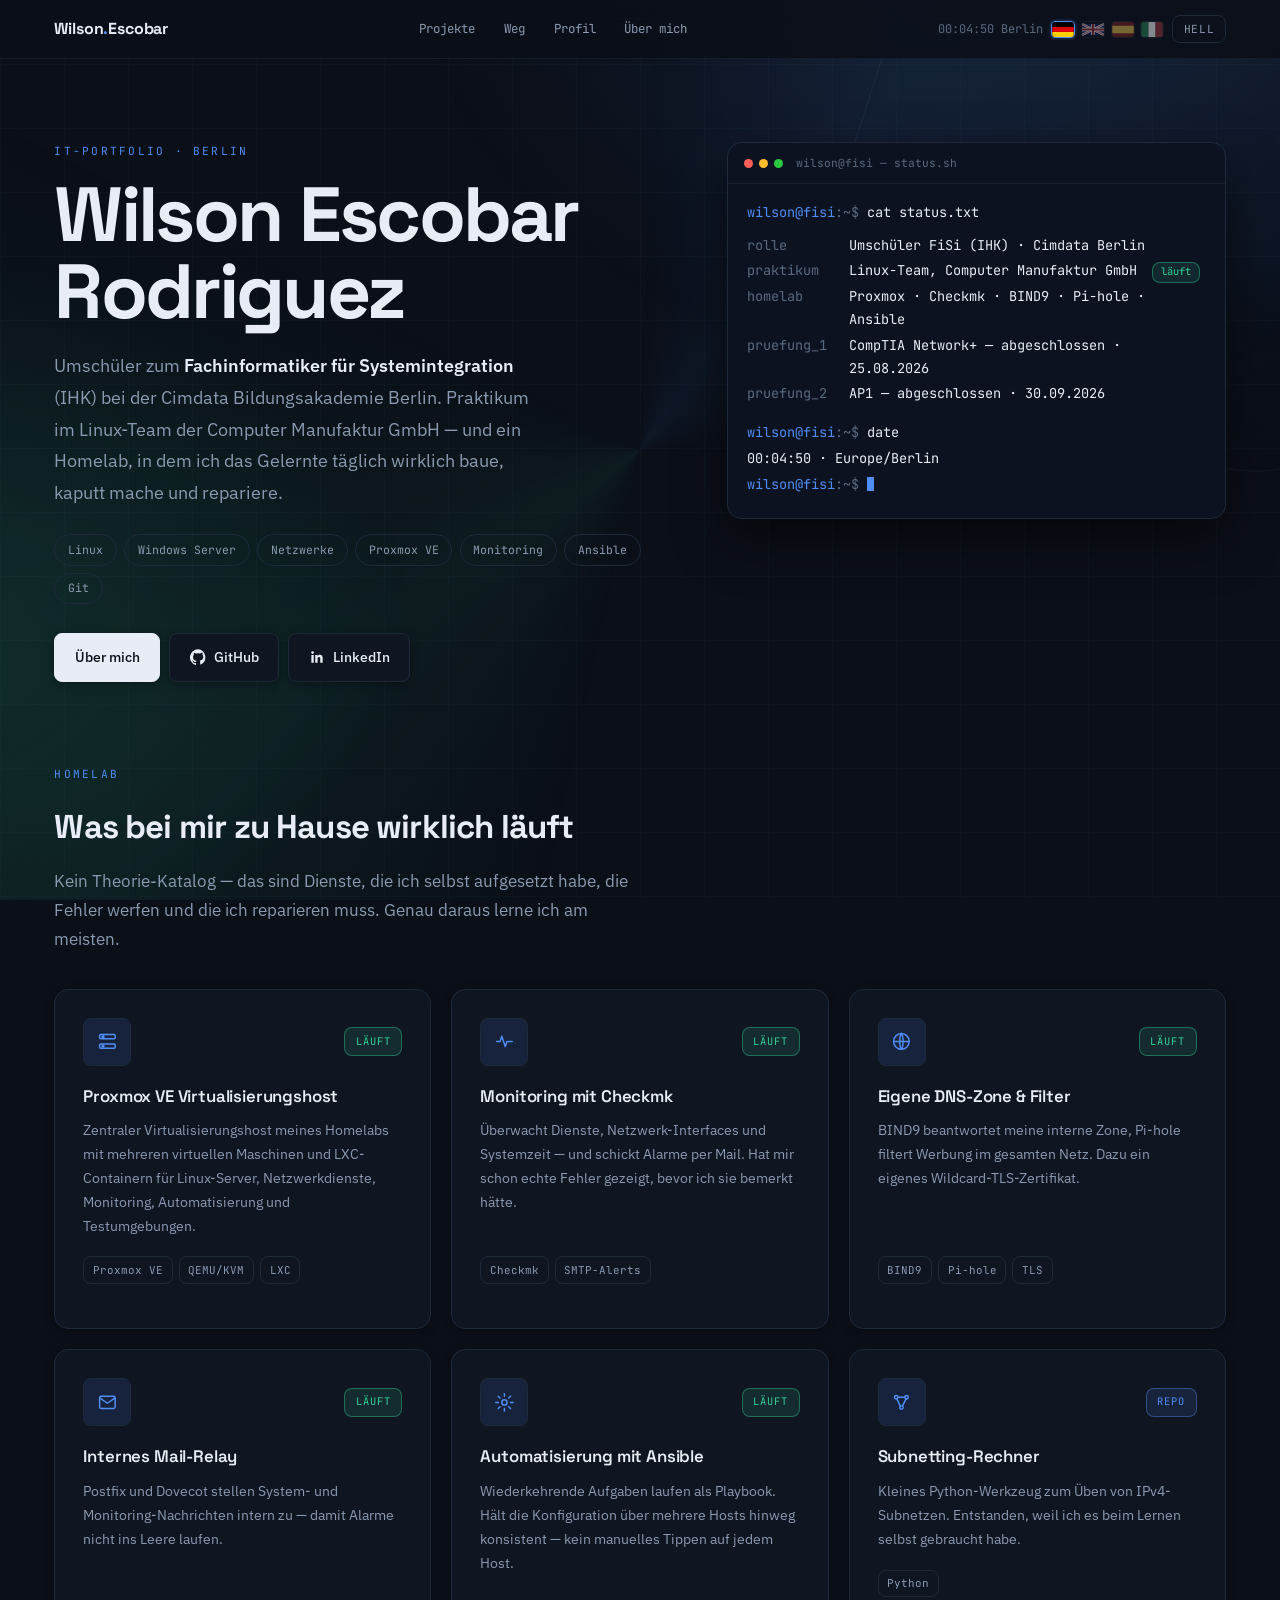
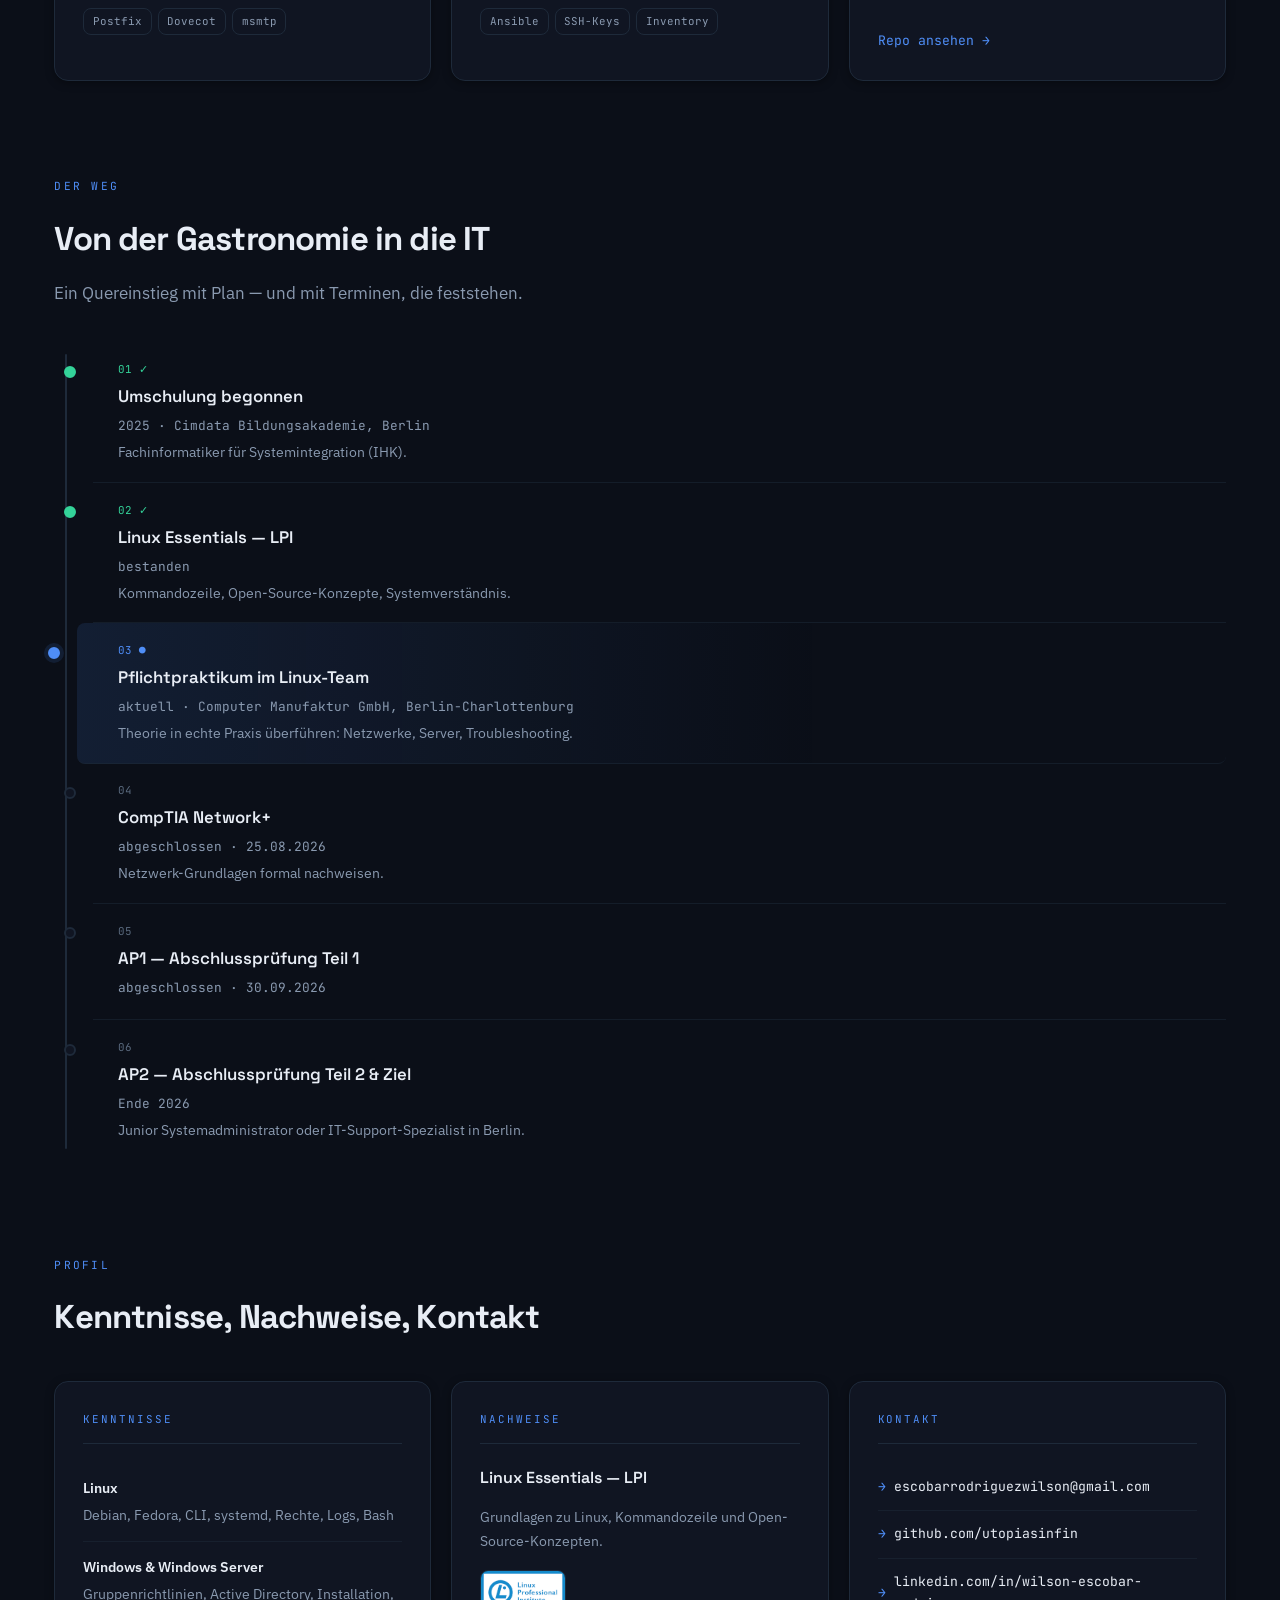
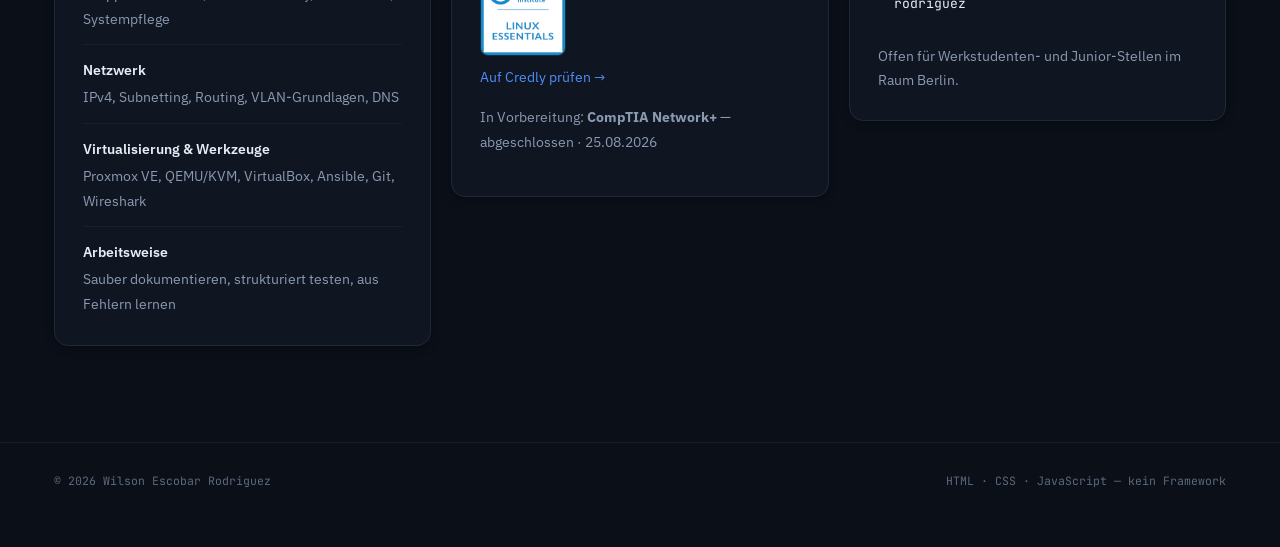
==== commit 1f1ad0cd: "Revise Proxmox card content for clarity Updated the Proxmox card details to provide a more comprehen" ====
--- a/index.html
+++ b/index.html
@@ -9,8 +9,14 @@
 <link rel="preconnect" href="https://fonts.gstatic.com" crossorigin>
 <link href="https://fonts.googleapis.com/css2?family=Space+Grotesk:wght@500;600;700&family=IBM+Plex+Sans:ital,wght@0,400;0,500;0,600;1,400&family=JetBrains+Mono:wght@400;500&display=swap" rel="stylesheet">
 <link rel="stylesheet" href="./assets/css/style.css">
+<link rel="alternate" hreflang="de" href="https://utopiasinfin.github.io/">
+<link rel="alternate" hreflang="en" href="https://utopiasinfin.github.io/en/">
+<link rel="alternate" hreflang="es" href="https://utopiasinfin.github.io/es/">
+<link rel="alternate" hreflang="it" href="https://utopiasinfin.github.io/it/">
+<link rel="alternate" hreflang="x-default" href="https://utopiasinfin.github.io/">
 </head>
 <body>
+<div class="bg-fx" aria-hidden="true"></div>
 
 <header class="topbar">
   <div class="shell topbar__in">
@@ -23,6 +29,24 @@
     </nav>
     <div class="topbar__end">
       <span class="clock" data-clock></span>
+      <div class="langswitch" role="group" aria-label="Sprache wählen">
+        <a class="langswitch__item" href="./index.html" aria-current="true" title="Deutsch" hreflang="de" lang="de">
+          <svg viewBox="0 0 20 14" aria-hidden="true"><rect width="20" height="14" fill="#000"/><rect y="4.67" width="20" height="4.66" fill="#D00"/><rect y="9.33" width="20" height="4.67" fill="#FFCE00"/></svg>
+          <span class="sr-only">Deutsch</span>
+        </a>
+        <a class="langswitch__item" href="./en/index.html" title="English" hreflang="en" lang="en">
+          <svg viewBox="0 0 60 30" aria-hidden="true"><rect width="60" height="30" fill="#00247d"/><path d="M0,0 L60,30 M60,0 L0,30" stroke="#fff" stroke-width="6"/><path d="M0,0 L60,30 M60,0 L0,30" stroke="#cf142b" stroke-width="2"/><path d="M30,0 V30 M0,15 H60" stroke="#fff" stroke-width="10"/><path d="M30,0 V30 M0,15 H60" stroke="#cf142b" stroke-width="6"/></svg>
+          <span class="sr-only">English</span>
+        </a>
+        <a class="langswitch__item" href="./es/index.html" title="Español" hreflang="es" lang="es">
+          <svg viewBox="0 0 20 14" aria-hidden="true"><rect width="20" height="14" fill="#AA151B"/><rect y="3.5" width="20" height="7" fill="#F1BF00"/></svg>
+          <span class="sr-only">Español</span>
+        </a>
+        <a class="langswitch__item" href="./it/index.html" title="Italiano" hreflang="it" lang="it">
+          <svg viewBox="0 0 20 14" aria-hidden="true"><rect width="6.67" height="14" fill="#009246"/><rect x="6.67" width="6.66" height="14" fill="#fff"/><rect x="13.33" width="6.67" height="14" fill="#CE2B37"/></svg>
+          <span class="sr-only">Italiano</span>
+        </a>
+      </div>
       <button class="sw" type="button" data-theme-sw>Hell</button>
     </div>
   </div>
@@ -95,10 +119,20 @@
           <span class="card__icon"><svg viewBox="0 0 24 24" fill="none" stroke="currentColor" stroke-width="1.7" stroke-linecap="round" stroke-linejoin="round"><rect x="3" y="4" width="18" height="5" rx="1.5"/><rect x="3" y="15" width="18" height="5" rx="1.5"/><circle cx="7" cy="6.5" r="1"/><circle cx="7" cy="17.5" r="1"/></svg></span>
           <span class="card__badge">Läuft</span>
         </div>
-        <h3 class="card__title">Proxmox-Cluster</h3>
-        <p class="card__text">Mehrere Nodes mit VMs und LXC-Containern. Meine Spielwiese für Virtualisierung — hier entstehen alle anderen Dienste des Homelabs.</p>
-        <ul class="card__stack"><li>Proxmox VE</li><li>QEMU/KVM</li><li>LXC</li></ul>
-      </article>
+        <h3 class="card__title">Proxmox VE Virtualisierungshost</h3>
+
+  <p class="card__text">
+    Zentraler Virtualisierungshost meines Homelabs mit mehreren virtuellen Maschinen
+    und LXC-Containern für Linux-Server, Netzwerkdienste, Monitoring,
+    Automatisierung und Testumgebungen.
+  </p>
+
+  <ul class="card__stack">
+    <li>Proxmox VE</li>
+    <li>QEMU/KVM</li>
+    <li>LXC</li>
+  </ul>
+</article>
 
       <article class="card">
         <div class="card__top">
--- a/assets/css/style.css
+++ b/assets/css/style.css
@@ -86,6 +86,30 @@
     radial-gradient(50rem 40rem at -5% 70%, var(--live-soft), transparent 60%);
 }
 
+/* Hintergrund: sehr feine, langsam rotierende geometrische Akzente (2026) */
+.bg-fx { position: fixed; inset: 0; z-index: 0; pointer-events: none; overflow: hidden; }
+.bg-fx::before {
+  content: "";
+  position: absolute; top: 50%; left: 50%;
+  width: 130vmax; height: 130vmax;
+  transform: translate(-50%, -50%);
+  background: conic-gradient(from 0deg,
+    transparent 0deg, var(--accent-soft) 35deg, transparent 95deg,
+    transparent 190deg, var(--live-soft) 235deg, transparent 300deg, transparent 360deg);
+  opacity: .55;
+  animation: bg-spin 160s linear infinite;
+  will-change: transform;
+}
+.bg-fx::after {
+  content: "";
+  position: absolute; top: -12vmax; right: -14vmax;
+  width: 46vmax; height: 46vmax;
+  border: 1px solid var(--border-soft);
+  border-radius: 26%;
+  transform: rotate(18deg);
+}
+@keyframes bg-spin { to { transform: translate(-50%, -50%) rotate(360deg); } }
+
 a { color: inherit; text-decoration: none; }
 a:focus-visible, button:focus-visible {
   outline: 2px solid var(--accent); outline-offset: 3px; border-radius: 4px;
@@ -145,6 +169,27 @@
 }
 .sw-group button[aria-pressed="true"] { background: var(--fg); color: var(--bg); }
 @media (max-width: 780px) { .topnav, .clock { display: none; } }
+
+/* --- Language switch --- */
+.sr-only {
+  position: absolute; width: 1px; height: 1px; padding: 0; margin: -1px;
+  overflow: hidden; clip: rect(0,0,0,0); white-space: nowrap; border: 0;
+}
+.langswitch { display: flex; align-items: center; gap: .35rem; }
+.langswitch__item {
+  display: block; width: 24px; height: 17px; flex: none;
+  border-radius: 4px; overflow: hidden;
+  border: 1px solid var(--border);
+  opacity: .5; filter: saturate(.6);
+  transition: opacity .18s, filter .18s, transform .18s, border-color .18s, box-shadow .18s;
+}
+.langswitch__item svg { display: block; width: 100%; height: 100%; }
+.langswitch__item:hover { opacity: 1; filter: none; transform: translateY(-1px); border-color: var(--accent); }
+.langswitch__item[aria-current="true"] {
+  opacity: 1; filter: none; border-color: var(--accent);
+  box-shadow: 0 0 0 2px var(--accent-soft);
+  pointer-events: none; cursor: default;
+}
 
 /* --- Eyebrow --- */
 .eyebrow {
@@ -434,8 +479,6 @@
 .profil-role { color: var(--fg-dim); margin: 0 0 1.4rem; font-size: .95rem; }
 .prose p { color: var(--fg-dim); margin: 0 0 1.1rem; line-height: 1.75; }
 .prose p:last-child { margin-bottom: 0; }
-[data-lang] { display: none; }
-[data-lang].on { display: block; }
 
 /* --- Scroll-Reveal --- */
 .rise { opacity: 0; transform: translateY(12px); }
